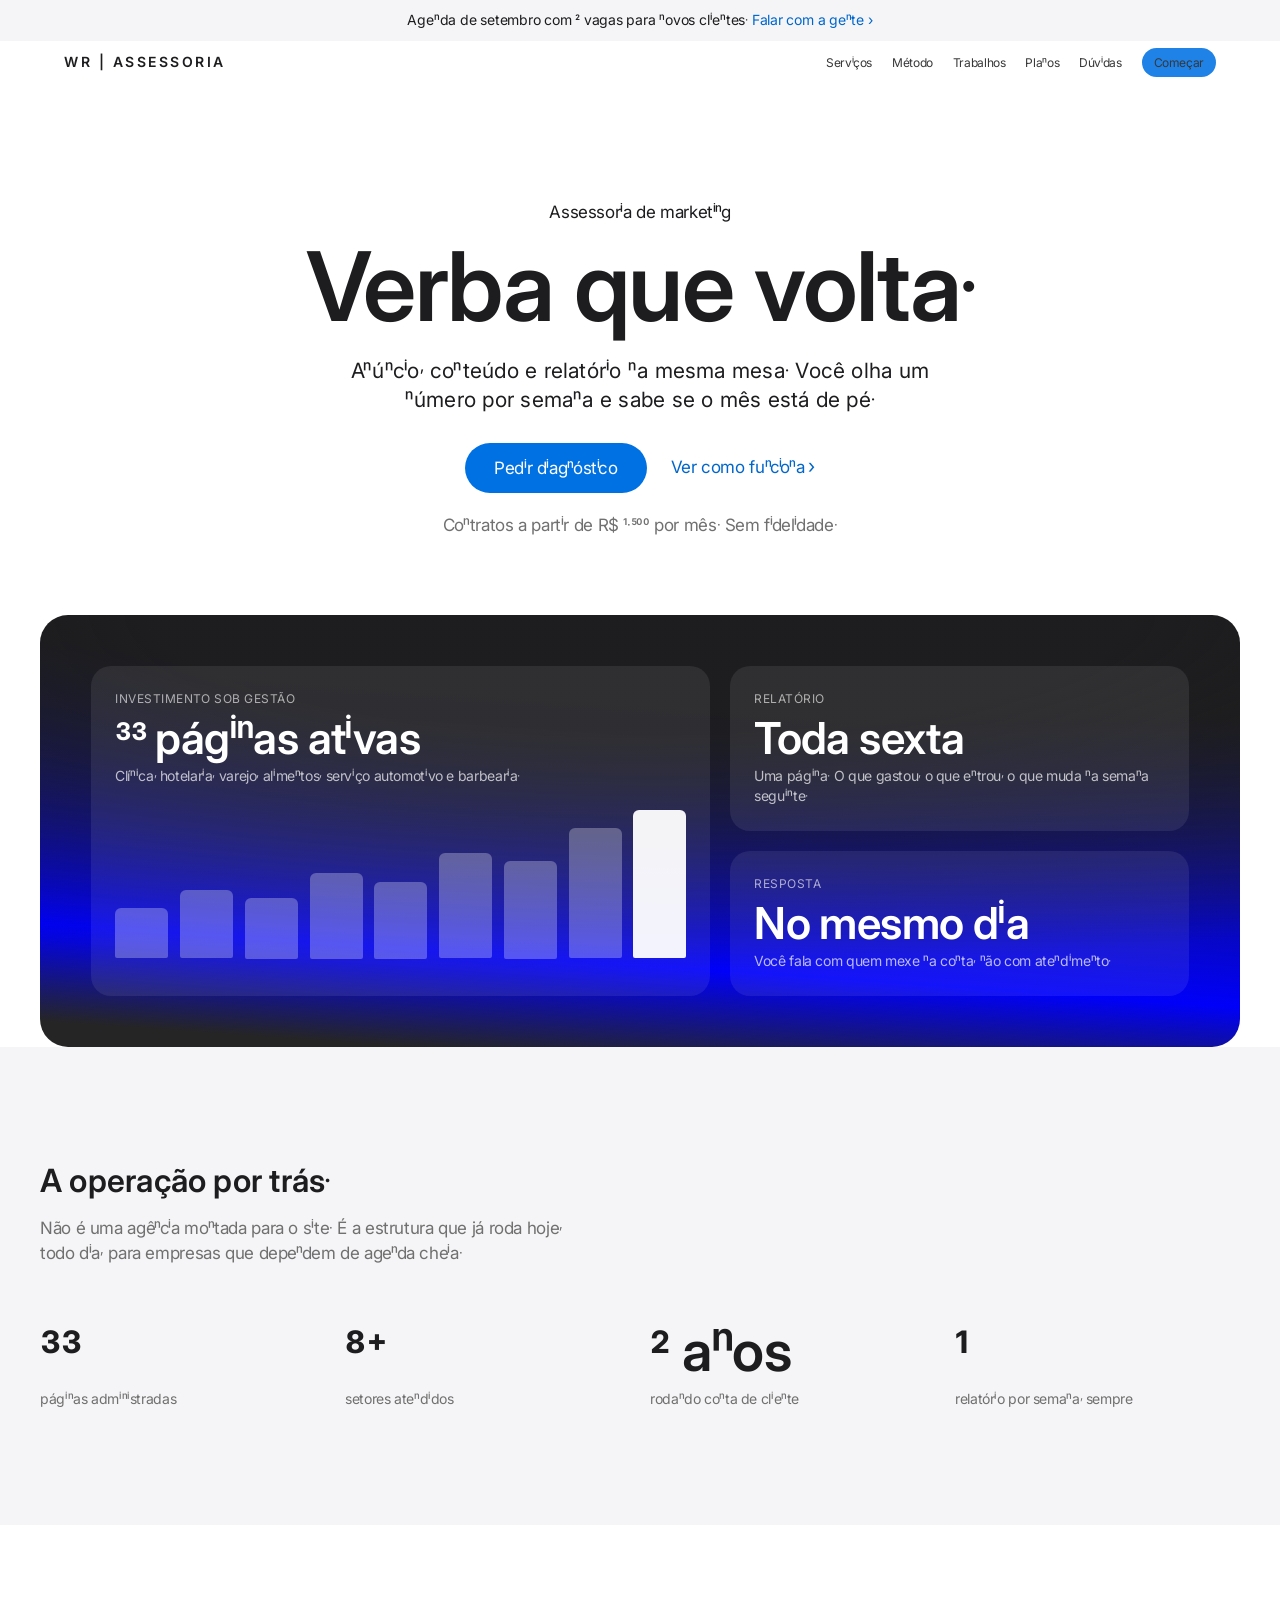
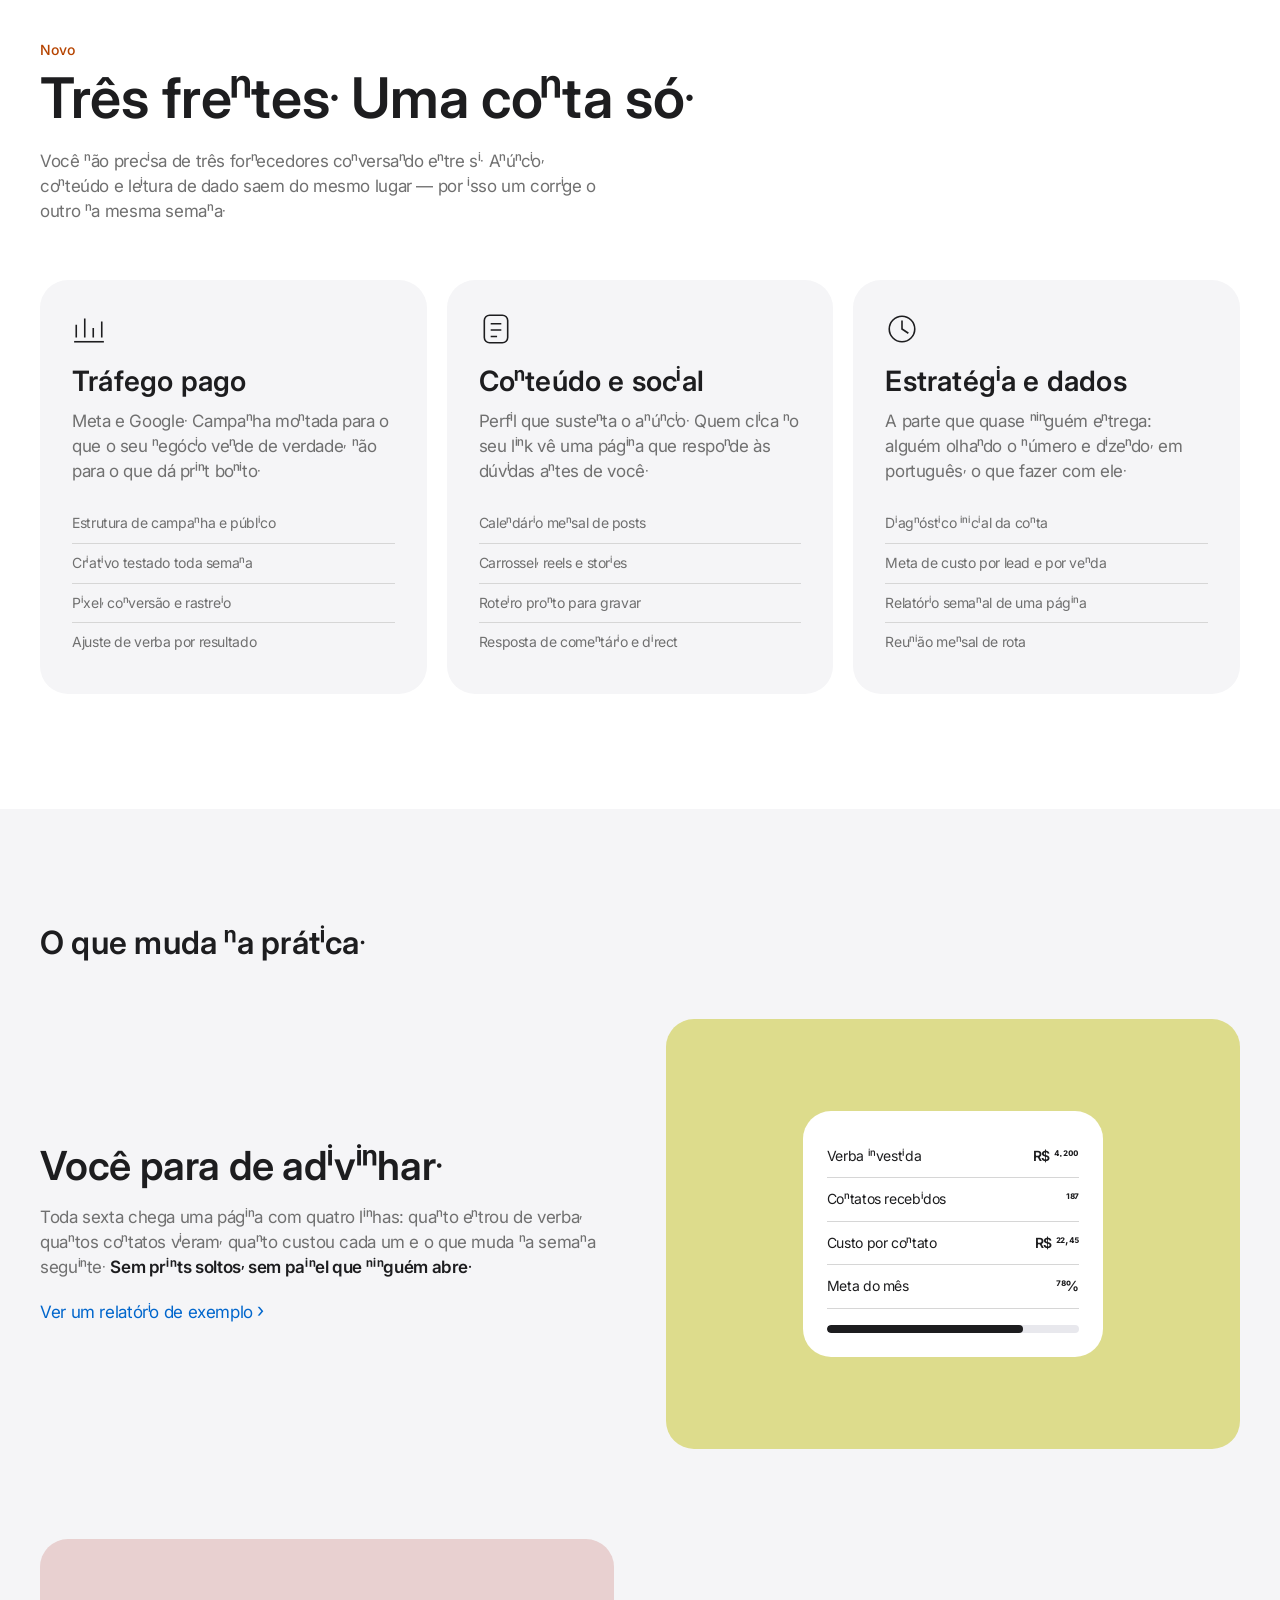
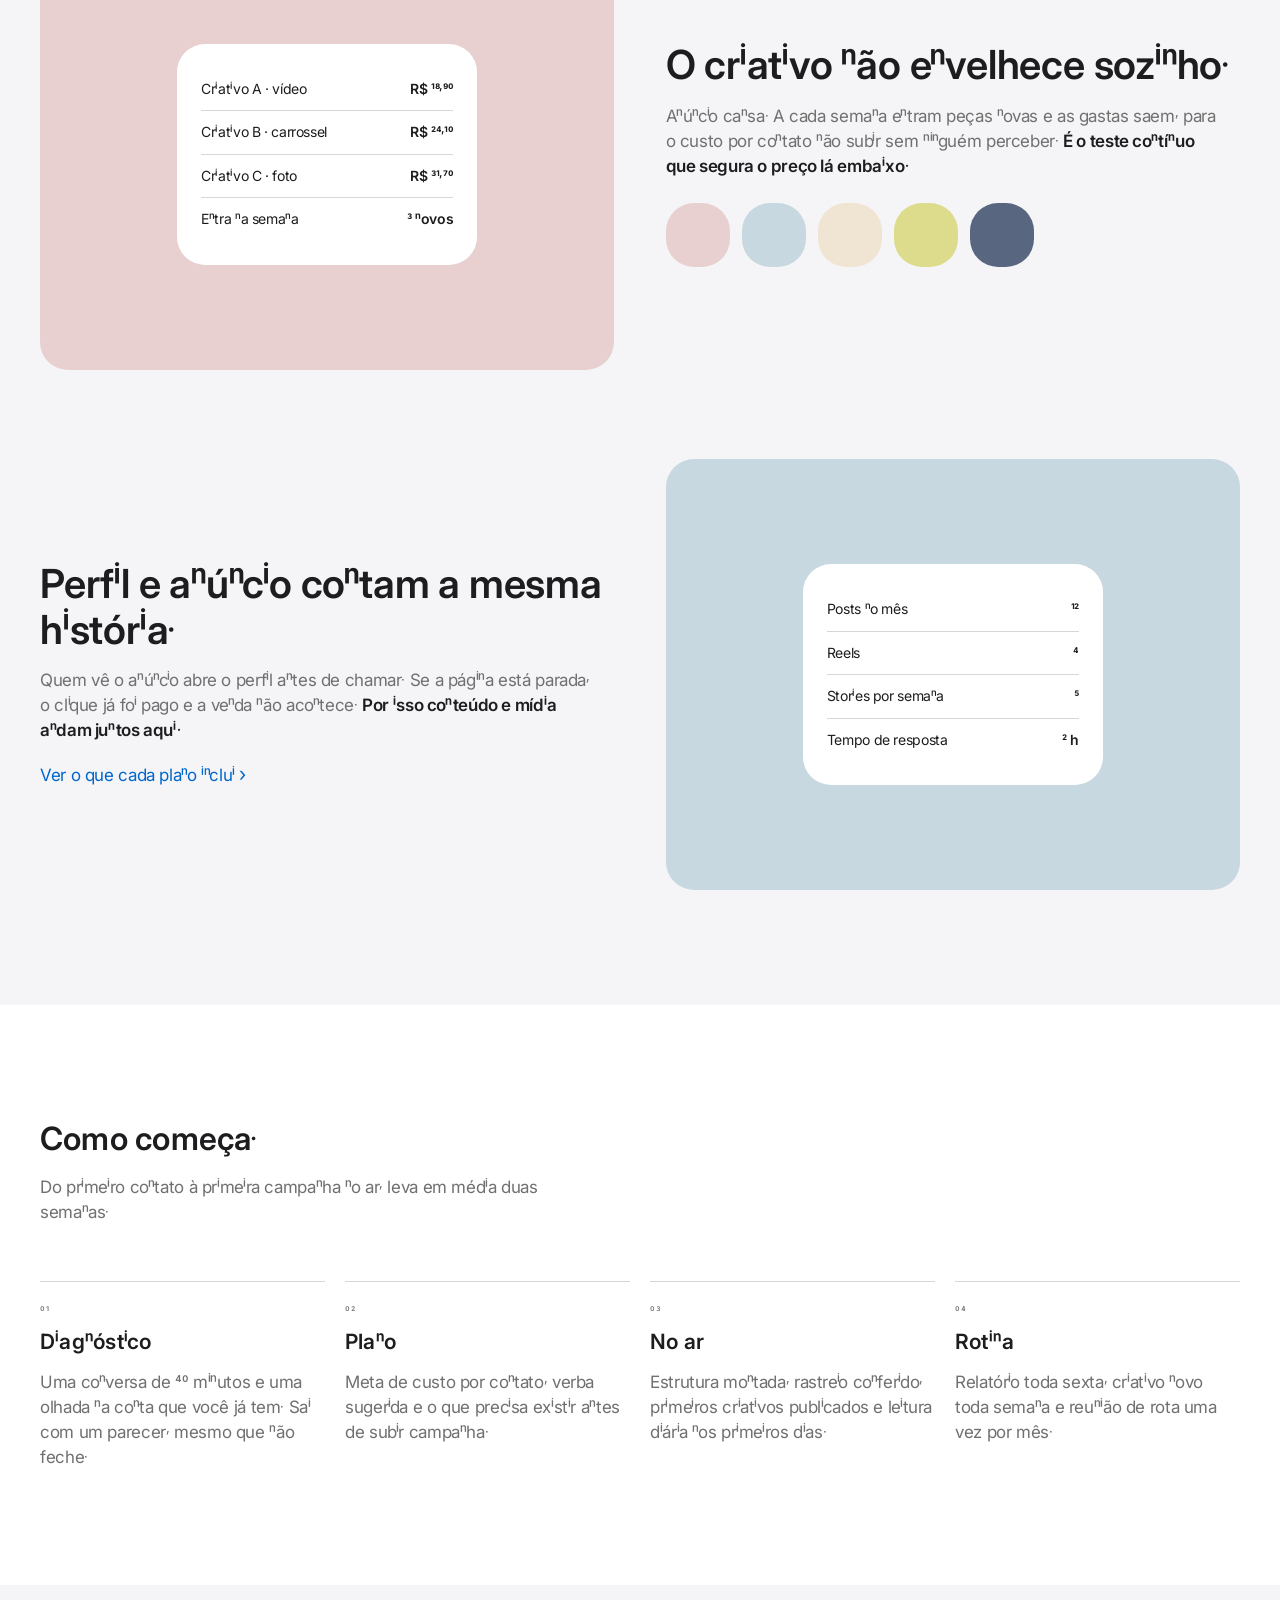
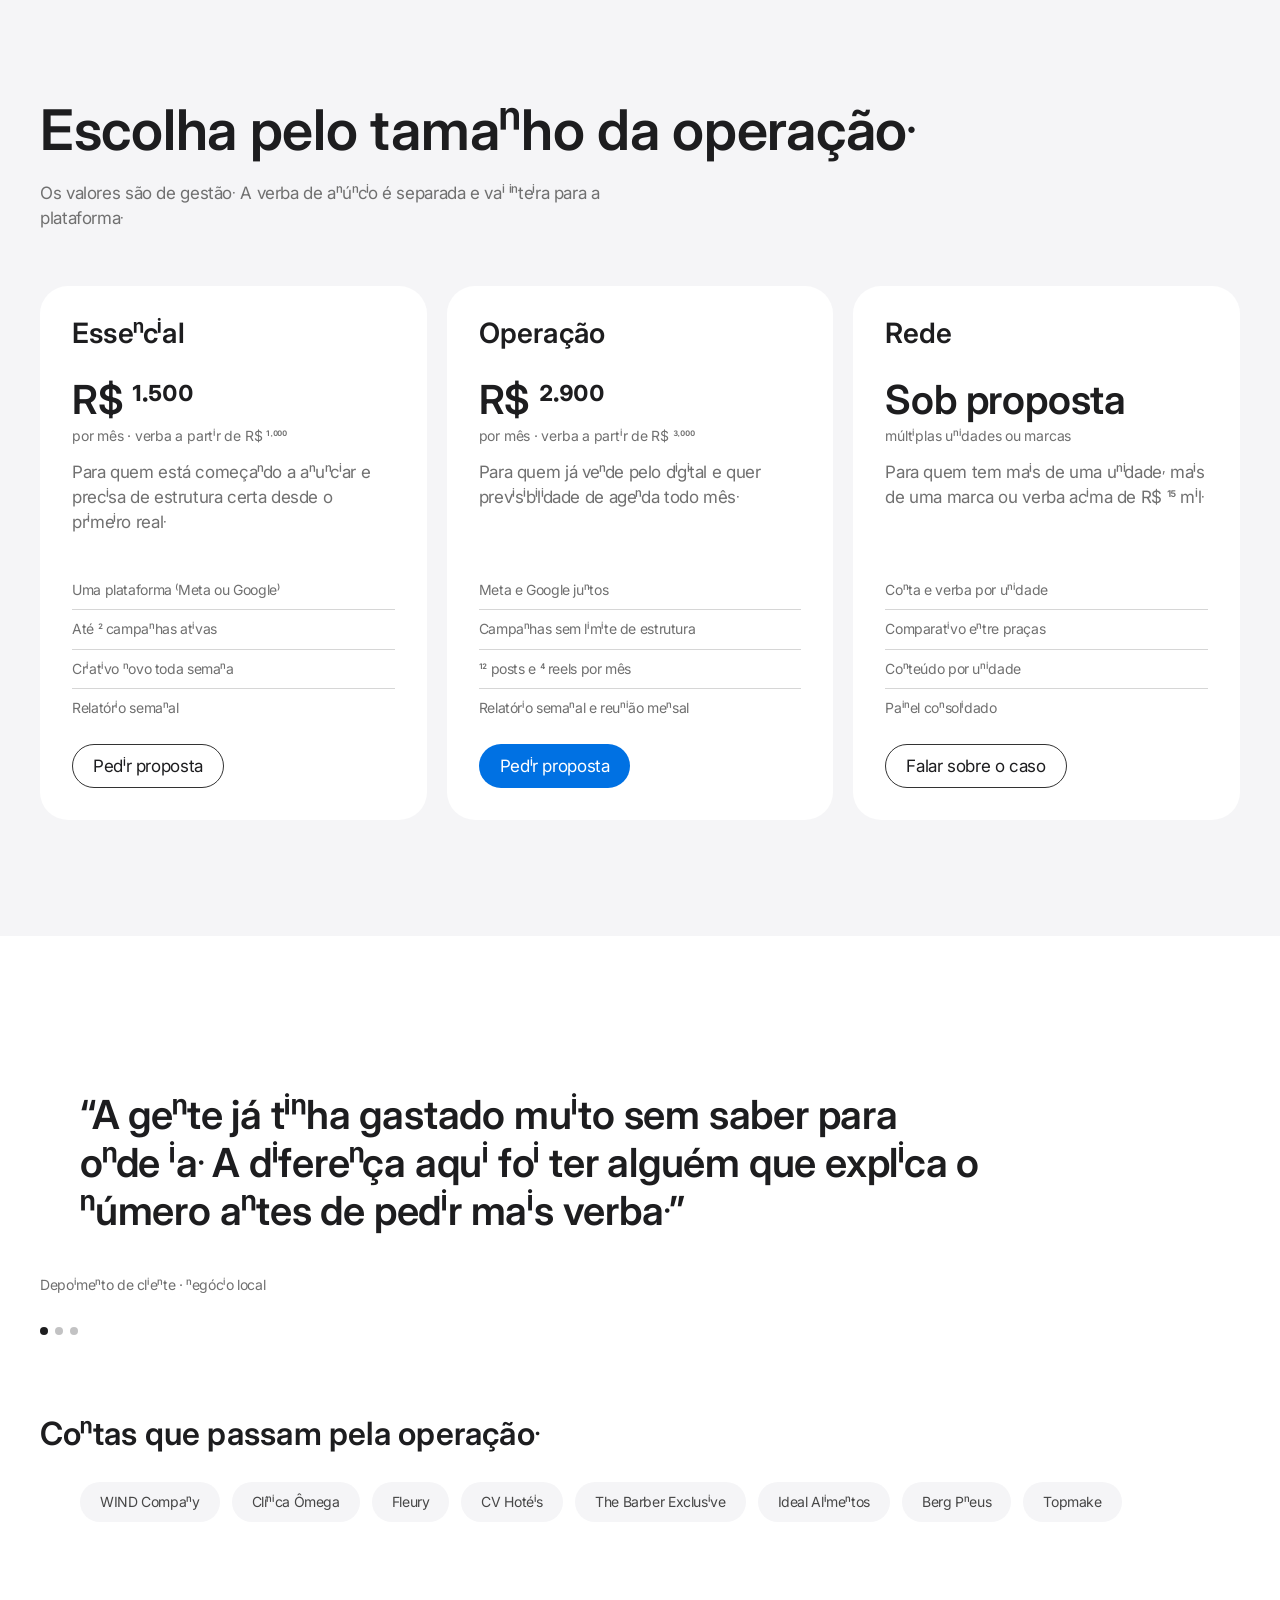
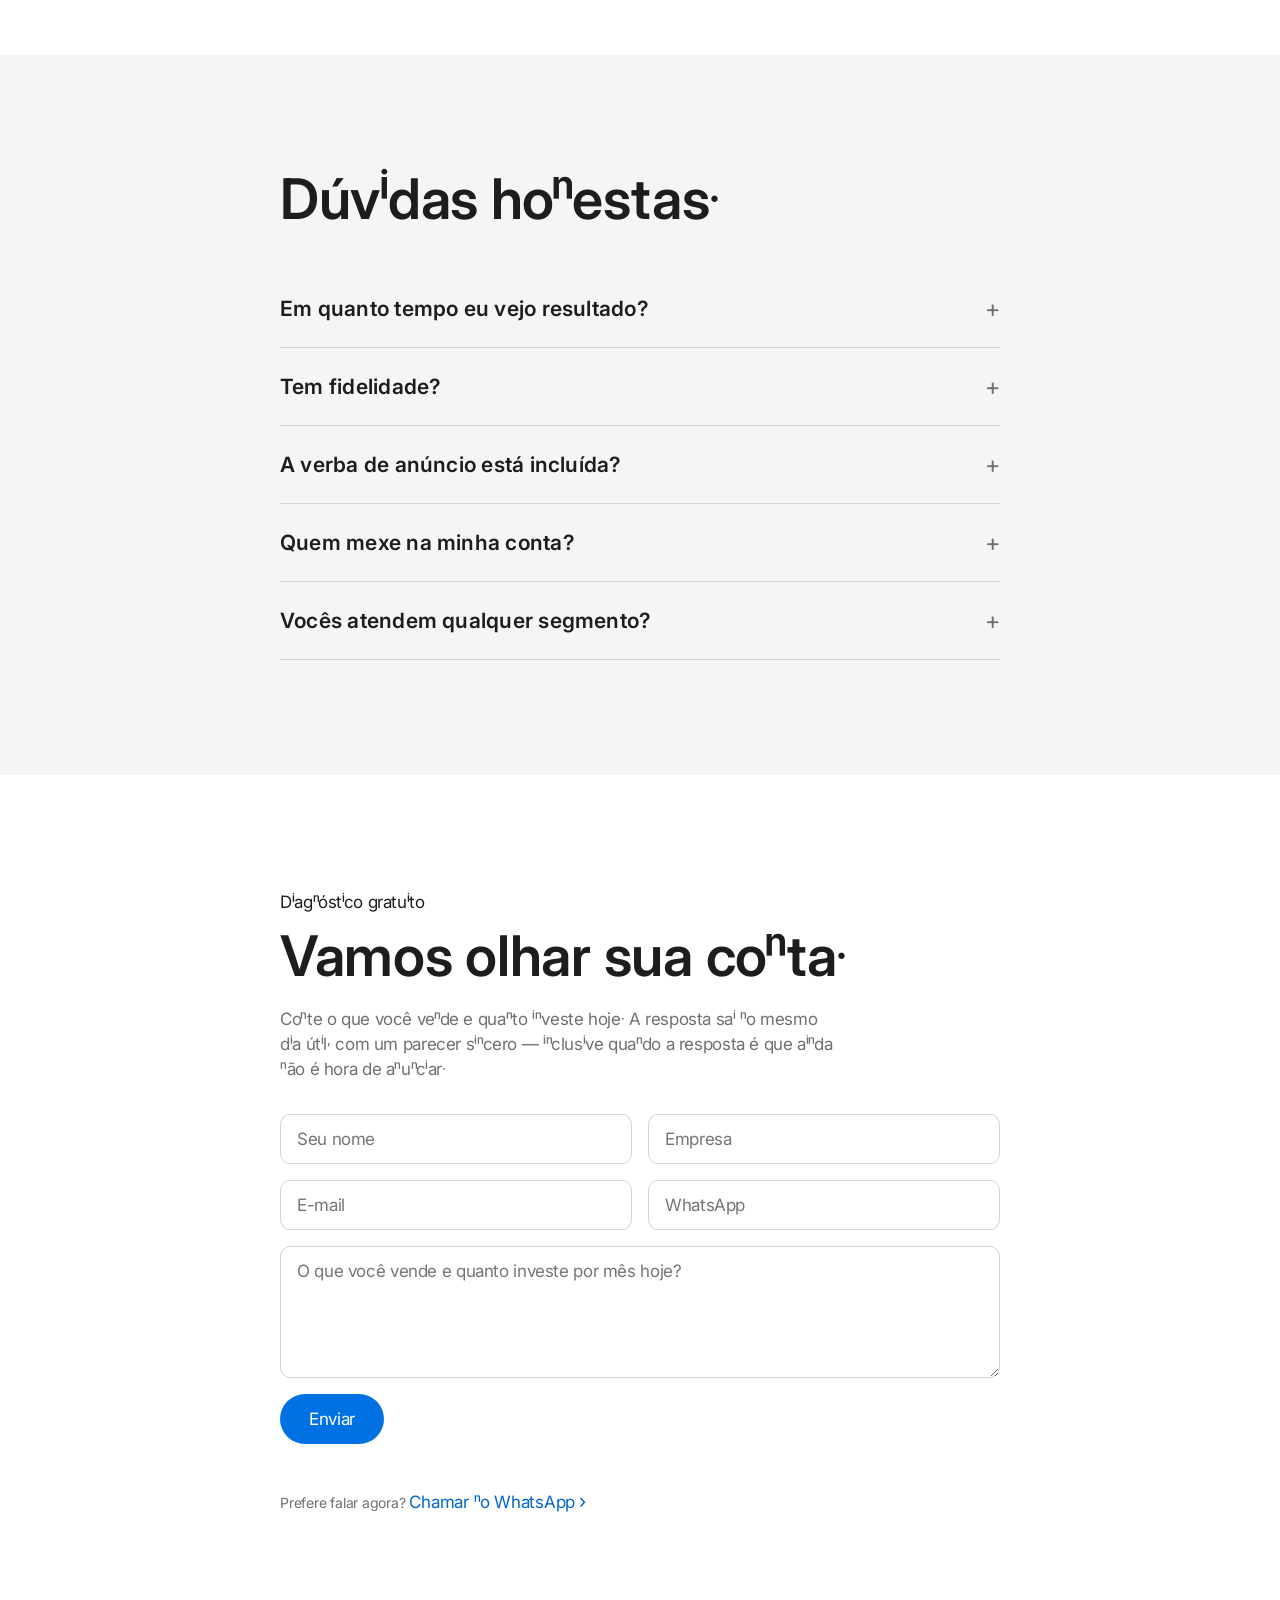
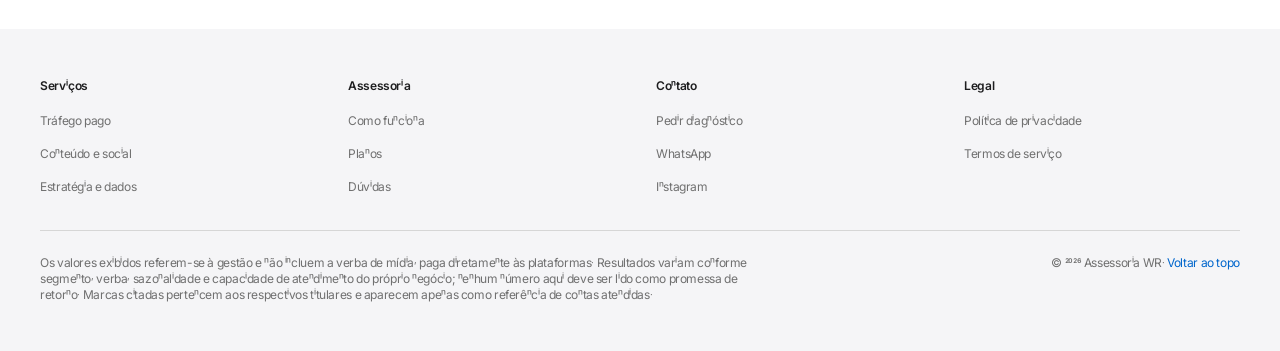
==== site/index.html @ 33646e6b "Cria o site da assessoria no padrao visual da referencia Apple Landing page estatica em site/, sem b" ====
<!doctype html>
<html lang="pt-BR">
<head>
<meta charset="utf-8">
<meta name="viewport" content="width=device-width, initial-scale=1">
<title>Assessoria WR — marketing que se explica por número</title>
<meta name="description" content="Assessoria de marketing para negócio local: tráfego pago, conteúdo e relatório claro. Operação que já cuida de dezenas de contas de anúncio.">
<meta property="og:title" content="Assessoria WR — marketing que se explica por número">
<meta property="og:description" content="Tráfego pago, conteúdo e relatório claro para negócio local.">
<meta property="og:type" content="website">
<link rel="preconnect" href="https://fonts.googleapis.com">
<link rel="preconnect" href="https://fonts.gstatic.com" crossorigin>
<link href="https://fonts.googleapis.com/css2?family=Inter:wght@400;500;600;700&display=swap" rel="stylesheet">
<link rel="stylesheet" href="assets/style.css">
</head>
<body>

<!-- faixa promo -->
<div class="ribbon">
  Agenda de setembro com 2 vagas para novos clientes. <a href="#contato">Falar com a gente&nbsp;&rsaquo;</a>
</div>

<!-- navegacao -->
<header class="nav" id="nav">
  <div class="nav__inner">
    <a class="nav__brand" href="#topo">WR&nbsp;|&nbsp;ASSESSORIA</a>
    <nav class="nav__links" id="navLinks">
      <a href="#servicos">Serviços</a>
      <a href="#metodo">Método</a>
      <a href="#trabalhos">Trabalhos</a>
      <a href="#planos">Planos</a>
      <a href="#duvidas">Dúvidas</a>
      <a class="nav__cta" href="#contato">Começar</a>
    </nav>
    <button class="nav__toggle" id="navToggle" aria-label="Abrir menu" aria-expanded="false" aria-controls="navLinks">
      <svg width="20" height="20" viewBox="0 0 20 20" fill="none" stroke="currentColor" stroke-width="1.5"><path d="M2 6h16M2 14h16"/></svg>
    </button>
  </div>
</header>

<main id="topo">

  <!-- hero -->
  <section class="band band--paper hero">
    <div class="wrap">
      <p class="eyebrow">Assessoria de marketing</p>
      <h1 class="display">Verba que volta.</h1>
      <p class="lede">Anúncio, conteúdo e relatório na mesma mesa. Você olha um número por semana e sabe se o mês está de pé.</p>
      <div class="actions">
        <a class="btn btn--filled btn--lg" href="#contato">Pedir diagnóstico</a>
        <a class="arrow-link" href="#metodo">Ver como funciona</a>
      </div>
      <p class="hero__price">Contratos a partir de R$&nbsp;1.500 por mês. Sem fidelidade.</p>

      <div class="hero__stage reveal">
        <div class="panel">
          <div class="panel__card">
            <p class="panel__label">Investimento sob gestão</p>
            <p class="panel__value">33 páginas ativas</p>
            <p class="panel__delta">Clínica, hotelaria, varejo, alimentos, serviço automotivo e barbearia.</p>
            <div class="chart" aria-hidden="true">
              <span style="height:34%; animation-delay:.05s"></span>
              <span style="height:46%; animation-delay:.1s"></span>
              <span style="height:41%; animation-delay:.15s"></span>
              <span style="height:58%; animation-delay:.2s"></span>
              <span style="height:52%; animation-delay:.25s"></span>
              <span style="height:71%; animation-delay:.3s"></span>
              <span style="height:66%; animation-delay:.35s"></span>
              <span style="height:88%; animation-delay:.4s"></span>
              <span style="height:100%; animation-delay:.45s"></span>
            </div>
          </div>
          <div class="panel__side">
            <div class="panel__card">
              <p class="panel__label">Relatório</p>
              <p class="panel__value">Toda sexta</p>
              <p class="panel__delta">Uma página. O que gastou, o que entrou, o que muda na semana seguinte.</p>
            </div>
            <div class="panel__card">
              <p class="panel__label">Resposta</p>
              <p class="panel__value">No mesmo dia</p>
              <p class="panel__delta">Você fala com quem mexe na conta, não com atendimento.</p>
            </div>
          </div>
        </div>
      </div>
    </div>
  </section>

  <!-- numeros -->
  <section class="band band--canvas">
    <div class="wrap">
      <h2 class="section-title">A operação por trás.</h2>
      <p class="body" style="margin-top:16px">Não é uma agência montada para o site. É a estrutura que já roda hoje, todo dia, para empresas que dependem de agenda cheia.</p>
      <div class="stats reveal" style="margin-top:56px">
        <div class="stat">
          <p class="stat__value">33</p>
          <p class="stat__label">páginas administradas</p>
        </div>
        <div class="stat">
          <p class="stat__value">8+</p>
          <p class="stat__label">setores atendidos</p>
        </div>
        <div class="stat">
          <p class="stat__value">2&nbsp;anos</p>
          <p class="stat__label">rodando conta de cliente</p>
        </div>
        <div class="stat">
          <p class="stat__value">1</p>
          <p class="stat__label">relatório por semana, sempre</p>
        </div>
      </div>
    </div>
  </section>

  <!-- servicos -->
  <section class="band band--paper" id="servicos">
    <div class="wrap">
      <p class="badge-new">Novo</p>
      <h2 class="heading" style="margin:8px 0 20px">Três frentes. Uma conta só.</h2>
      <p class="body">Você não precisa de três fornecedores conversando entre si. Anúncio, conteúdo e leitura de dado saem do mesmo lugar — por isso um corrige o outro na mesma semana.</p>

      <div class="grid grid--3 reveal" style="margin-top:56px">
        <article class="card card--canvas">
          <svg class="icon" viewBox="0 0 32 32" aria-hidden="true"><path d="M4 24V12M12 24V6M20 24v-9M28 24V9"/><path d="M2 28h28"/></svg>
          <h3 class="card__title">Tráfego pago</h3>
          <p class="body">Meta e Google. Campanha montada para o que o seu negócio vende de verdade, não para o que dá print bonito.</p>
          <ul class="card__list">
            <li>Estrutura de campanha e público</li>
            <li>Criativo testado toda semana</li>
            <li>Pixel, conversão e rastreio</li>
            <li>Ajuste de verba por resultado</li>
          </ul>
        </article>

        <article class="card card--canvas">
          <svg class="icon" viewBox="0 0 32 32" aria-hidden="true"><rect x="5" y="3" width="22" height="26" rx="5"/><path d="M11 11h10M11 17h10M11 23h6"/></svg>
          <h3 class="card__title">Conteúdo e social</h3>
          <p class="body">Perfil que sustenta o anúncio. Quem clica no seu link vê uma página que responde às dúvidas antes de você.</p>
          <ul class="card__list">
            <li>Calendário mensal de posts</li>
            <li>Carrossel, reels e stories</li>
            <li>Roteiro pronto para gravar</li>
            <li>Resposta de comentário e direct</li>
          </ul>
        </article>

        <article class="card card--canvas">
          <svg class="icon" viewBox="0 0 32 32" aria-hidden="true"><circle cx="16" cy="16" r="12"/><path d="M16 8v8l6 4"/></svg>
          <h3 class="card__title">Estratégia e dados</h3>
          <p class="body">A parte que quase ninguém entrega: alguém olhando o número e dizendo, em português, o que fazer com ele.</p>
          <ul class="card__list">
            <li>Diagnóstico inicial da conta</li>
            <li>Meta de custo por lead e por venda</li>
            <li>Relatório semanal de uma página</li>
            <li>Reunião mensal de rota</li>
          </ul>
        </article>
      </div>
    </div>
  </section>

  <!-- destaques -->
  <section class="band band--canvas" id="trabalhos">
    <div class="wrap">
      <h2 class="section-title" style="margin-bottom:56px">O que muda na prática.</h2>

      <article class="feature reveal">
        <div class="feature__text">
          <h3 class="heading-sm">Você para de adivinhar.</h3>
          <p class="body">Toda sexta chega uma página com quatro linhas: quanto entrou de verba, quantos contatos vieram, quanto custou cada um e o que muda na semana seguinte. <strong>Sem prints soltos, sem painel que ninguém abre.</strong></p>
          <a class="arrow-link" href="#contato">Ver um relatório de exemplo</a>
        </div>
        <div class="field field--citrus">
          <div class="mock">
            <div class="mock__row"><span>Verba investida</span><span>R$ 4.200</span></div>
            <div class="mock__row"><span>Contatos recebidos</span><span>187</span></div>
            <div class="mock__row"><span>Custo por contato</span><span>R$ 22,45</span></div>
            <div class="mock__row"><span>Meta do mês</span><span>78%</span></div>
            <div class="mock__bar"><i style="width:78%"></i></div>
          </div>
        </div>
      </article>

      <article class="feature feature--flip reveal">
        <div class="feature__text">
          <h3 class="heading-sm">O criativo não envelhece sozinho.</h3>
          <p class="body">Anúncio cansa. A cada semana entram peças novas e as gastas saem, para o custo por contato não subir sem ninguém perceber. <strong>É o teste contínuo que segura o preço lá embaixo.</strong></p>
          <div class="swatches" aria-hidden="true">
            <div class="swatch" style="background:var(--color-blush)"></div>
            <div class="swatch" style="background:var(--color-sky)"></div>
            <div class="swatch" style="background:var(--color-starlight)"></div>
            <div class="swatch" style="background:var(--color-citrus)"></div>
            <div class="swatch" style="background:var(--color-indigo)"></div>
          </div>
        </div>
        <div class="field field--blush">
          <div class="mock">
            <div class="mock__row"><span>Criativo A · vídeo</span><span>R$ 18,90</span></div>
            <div class="mock__row"><span>Criativo B · carrossel</span><span>R$ 24,10</span></div>
            <div class="mock__row"><span>Criativo C · foto</span><span>R$ 31,70</span></div>
            <div class="mock__row"><span>Entra na semana</span><span>3 novos</span></div>
          </div>
        </div>
      </article>

      <article class="feature reveal">
        <div class="feature__text">
          <h3 class="heading-sm">Perfil e anúncio contam a mesma história.</h3>
          <p class="body">Quem vê o anúncio abre o perfil antes de chamar. Se a página está parada, o clique já foi pago e a venda não acontece. <strong>Por isso conteúdo e mídia andam juntos aqui.</strong></p>
          <a class="arrow-link" href="#planos">Ver o que cada plano inclui</a>
        </div>
        <div class="field field--sky">
          <div class="mock">
            <div class="mock__row"><span>Posts no mês</span><span>12</span></div>
            <div class="mock__row"><span>Reels</span><span>4</span></div>
            <div class="mock__row"><span>Stories por semana</span><span>5</span></div>
            <div class="mock__row"><span>Tempo de resposta</span><span>2 h</span></div>
          </div>
        </div>
      </article>
    </div>
  </section>

  <!-- metodo -->
  <section class="band band--paper" id="metodo">
    <div class="wrap">
      <h2 class="section-title" style="margin-bottom:16px">Como começa.</h2>
      <p class="body" style="margin-bottom:56px">Do primeiro contato à primeira campanha no ar, leva em média duas semanas.</p>
      <div class="steps reveal">
        <div class="step">
          <p class="step__n">01</p>
          <h3 class="step__t">Diagnóstico</h3>
          <p class="body">Uma conversa de 40 minutos e uma olhada na conta que você já tem. Sai com um parecer, mesmo que não feche.</p>
        </div>
        <div class="step">
          <p class="step__n">02</p>
          <h3 class="step__t">Plano</h3>
          <p class="body">Meta de custo por contato, verba sugerida e o que precisa existir antes de subir campanha.</p>
        </div>
        <div class="step">
          <p class="step__n">03</p>
          <h3 class="step__t">No ar</h3>
          <p class="body">Estrutura montada, rastreio conferido, primeiros criativos publicados e leitura diária nos primeiros dias.</p>
        </div>
        <div class="step">
          <p class="step__n">04</p>
          <h3 class="step__t">Rotina</h3>
          <p class="body">Relatório toda sexta, criativo novo toda semana e reunião de rota uma vez por mês.</p>
        </div>
      </div>
    </div>
  </section>

  <!-- planos -->
  <section class="band band--canvas" id="planos">
    <div class="wrap">
      <h2 class="heading" style="margin-bottom:20px">Escolha pelo tamanho da operação.</h2>
      <p class="body" style="margin-bottom:56px">Os valores são de gestão. A verba de anúncio é separada e vai inteira para a plataforma.</p>

      <div class="grid grid--3 reveal">
        <article class="card plan">
          <h3 class="card__title">Essencial</h3>
          <p class="plan__price">R$ 1.500<small>por mês · verba a partir de R$ 1.000</small></p>
          <p class="body">Para quem está começando a anunciar e precisa de estrutura certa desde o primeiro real.</p>
          <ul class="card__list">
            <li>Uma plataforma (Meta ou Google)</li>
            <li>Até 2 campanhas ativas</li>
            <li>Criativo novo toda semana</li>
            <li>Relatório semanal</li>
          </ul>
          <a class="btn btn--ghost" href="#contato">Pedir proposta</a>
        </article>

        <article class="card plan">
          <h3 class="card__title">Operação</h3>
          <p class="plan__price">R$ 2.900<small>por mês · verba a partir de R$ 3.000</small></p>
          <p class="body">Para quem já vende pelo digital e quer previsibilidade de agenda todo mês.</p>
          <ul class="card__list">
            <li>Meta e Google juntos</li>
            <li>Campanhas sem limite de estrutura</li>
            <li>12 posts e 4 reels por mês</li>
            <li>Relatório semanal e reunião mensal</li>
          </ul>
          <a class="btn btn--filled" href="#contato">Pedir proposta</a>
        </article>

        <article class="card plan">
          <h3 class="card__title">Rede</h3>
          <p class="plan__price">Sob proposta<small>múltiplas unidades ou marcas</small></p>
          <p class="body">Para quem tem mais de uma unidade, mais de uma marca ou verba acima de R$ 15 mil.</p>
          <ul class="card__list">
            <li>Conta e verba por unidade</li>
            <li>Comparativo entre praças</li>
            <li>Conteúdo por unidade</li>
            <li>Painel consolidado</li>
          </ul>
          <a class="btn btn--ghost" href="#contato">Falar sobre o caso</a>
        </article>
      </div>
    </div>
  </section>

  <!-- prova -->
  <section class="band band--paper">
    <div class="wrap">
      <div class="quote-slider" id="slider">
        <blockquote class="quote" data-slide>“A gente já tinha gastado muito sem saber para onde ia. A diferença aqui foi ter alguém que explica o número antes de pedir mais verba.”</blockquote>
        <blockquote class="quote" data-slide hidden>“O relatório de sexta virou a reunião da nossa semana. Em três meses a agenda parou de ter buraco no meio do mês.”</blockquote>
        <blockquote class="quote" data-slide hidden>“Perfil e anúncio passaram a falar a mesma língua. O cliente chega no direct já sabendo o que a gente faz.”</blockquote>
        <p class="quote__by" id="quoteBy">Depoimento de cliente · negócio local</p>
        <div class="dots" id="dots" role="tablist" aria-label="Depoimentos"></div>
      </div>

      <div style="margin-top:80px">
        <h2 class="section-title">Contas que passam pela operação.</h2>
        <ul class="clients">
          <li>WIND Company</li>
          <li>Clínica Ômega</li>
          <li>Fleury</li>
          <li>CV Hotéis</li>
          <li>The Barber Exclusive</li>
          <li>Ideal Alimentos</li>
          <li>Berg Pneus</li>
          <li>Topmake</li>
        </ul>
      </div>
    </div>
  </section>

  <!-- duvidas -->
  <section class="band band--canvas" id="duvidas">
    <div class="wrap wrap--narrow">
      <h2 class="heading">Dúvidas honestas.</h2>
      <div class="faq">
        <div class="faq__item">
          <button class="faq__q" type="button">Em quanto tempo eu vejo resultado?</button>
          <div class="faq__a"><p class="body">Contato costuma aparecer na primeira semana. Custo estável, que é o que interessa, leva de 30 a 60 dias — antes disso a campanha ainda está aprendendo com dado seu, não com achismo.</p></div>
        </div>
        <div class="faq__item">
          <button class="faq__q" type="button">Tem fidelidade?</button>
          <div class="faq__a"><p class="body">Não. O pedido é de 90 dias como janela justa de avaliação, porque abaixo disso não dá para separar resultado de sorte. Se quiser sair antes, sai — a conta e os dados são seus.</p></div>
        </div>
        <div class="faq__item">
          <button class="faq__q" type="button">A verba de anúncio está incluída?</button>
          <div class="faq__a"><p class="body">Não. O valor do plano é a gestão. A verba é paga direto na plataforma, no seu cartão, e você vê cada centavo dela no gerenciador.</p></div>
        </div>
        <div class="faq__item">
          <button class="faq__q" type="button">Quem mexe na minha conta?</button>
          <div class="faq__a"><p class="body">A conta é sua, sempre. Entramos como parceiro, com acesso que você pode remover a qualquer momento. Nada de campanha rodando em Business Manager que você não controla.</p></div>
        </div>
        <div class="faq__item">
          <button class="faq__q" type="button">Vocês atendem qualquer segmento?</button>
          <div class="faq__a"><p class="body">Negócio local com atendimento presencial ou venda direta é onde a operação tem repertório: clínica, hotelaria, varejo, alimentação, serviço automotivo, beleza. Fora disso, dizemos antes de aceitar.</p></div>
        </div>
      </div>
    </div>
  </section>

  <!-- contato -->
  <section class="band band--paper" id="contato">
    <div class="wrap wrap--narrow">
      <p class="eyebrow">Diagnóstico gratuito</p>
      <h2 class="heading">Vamos olhar sua conta.</h2>
      <p class="body" style="margin-top:20px">Conte o que você vende e quanto investe hoje. A resposta sai no mesmo dia útil, com um parecer sincero — inclusive quando a resposta é que ainda não é hora de anunciar.</p>

      <form class="form" id="form" novalidate>
        <div class="form__row">
          <input class="field-input" type="text" name="nome" placeholder="Seu nome" required>
          <input class="field-input" type="text" name="empresa" placeholder="Empresa" required>
        </div>
        <div class="form__row">
          <input class="field-input" type="email" name="email" placeholder="E-mail" required>
          <input class="field-input" type="tel" name="telefone" placeholder="WhatsApp" required>
        </div>
        <textarea class="field-input" name="mensagem" placeholder="O que você vende e quanto investe por mês hoje?"></textarea>
        <button class="btn btn--filled btn--lg" type="submit">Enviar</button>
        <p class="micro" id="formStatus" role="status"></p>
      </form>

      <p class="caption" style="margin-top:32px">Prefere falar agora? <a class="arrow-link" href="https://wa.me/5500000000000" target="_blank" rel="noopener">Chamar no WhatsApp</a></p>
    </div>
  </section>

</main>

<footer class="footer">
  <div class="wrap">
    <div class="footer__grid">
      <div>
        <h4>Serviços</h4>
        <ul>
          <li><a href="#servicos">Tráfego pago</a></li>
          <li><a href="#servicos">Conteúdo e social</a></li>
          <li><a href="#servicos">Estratégia e dados</a></li>
        </ul>
      </div>
      <div>
        <h4>Assessoria</h4>
        <ul>
          <li><a href="#metodo">Como funciona</a></li>
          <li><a href="#planos">Planos</a></li>
          <li><a href="#duvidas">Dúvidas</a></li>
        </ul>
      </div>
      <div>
        <h4>Contato</h4>
        <ul>
          <li><a href="#contato">Pedir diagnóstico</a></li>
          <li><a href="https://wa.me/5500000000000" target="_blank" rel="noopener">WhatsApp</a></li>
          <li><a href="https://instagram.com/wallaceribas_" target="_blank" rel="noopener">Instagram</a></li>
        </ul>
      </div>
      <div>
        <h4>Legal</h4>
        <ul>
          <li><a href="#">Política de privacidade</a></li>
          <li><a href="#">Termos de serviço</a></li>
        </ul>
      </div>
    </div>
    <div class="footer__legal">
      <p>Os valores exibidos referem-se à gestão e não incluem a verba de mídia, paga diretamente às plataformas. Resultados variam conforme segmento, verba, sazonalidade e capacidade de atendimento do próprio negócio; nenhum número aqui deve ser lido como promessa de retorno. Marcas citadas pertencem aos respectivos titulares e aparecem apenas como referência de contas atendidas.</p>
      <p>© <span id="ano">2026</span> Assessoria WR. <a href="#topo">Voltar ao topo</a></p>
    </div>
  </div>
</footer>

<script src="assets/app.js"></script>
</body>
</html>
---- site/assets/style.css ----
/* =========================================================
   Assessoria WR — sistema visual derivado de DESIGN_apple.md
   Regras: sem sombra, sem borda de secao, raio 28px em cards,
   pilulas em botoes, alternancia #ffffff / #f5f5f7.
   ========================================================= */

:root {
  /* Cores */
  --color-primary-ink: #1d1d1f;
  --gradient-primary-ink: linear-gradient(184deg, #1d1d1f 20%, #0000f9 76%, #252525 95%);
  --color-mid-gray: #707070;
  --color-deep-gray: #474747;
  --color-hairline: #d6d6d6;
  --color-canvas: #f5f5f7;
  --color-paper: #ffffff;
  --color-cool-wash: #e8e8ed;
  --color-faded-surface: #fafafc;
  --color-quiet-dot: #777779;
  --color-electric-blue: #0071e3;
  --color-link-blue: #0066cc;
  --color-ember: #b64400;
  --color-sky: #c8d8e0;
  --color-citrus: #dddc8c;
  --color-starlight: #f0e4d3;
  --color-silver: #e3e4e5;
  --color-blush: #e8d0d0;
  --color-indigo: #596680;
  --color-midnight: #2e3642;

  /* Tipografia */
  --font-display: 'SF Pro Display', 'Inter', ui-sans-serif, system-ui, -apple-system, BlinkMacSystemFont, "Segoe UI", Roboto, sans-serif;
  --font-text: 'SF Pro Text', 'Inter', ui-sans-serif, system-ui, -apple-system, BlinkMacSystemFont, "Segoe UI", Roboto, sans-serif;

  --text-micro: 12px;
  --text-caption: 14px;
  --text-body-sm: 17px;
  --text-body: 21px;
  --text-body-lg: 28px;
  --text-subheading: 32px;
  --text-heading-sm: 40px;
  --text-heading: 56px;
  --text-heading-lg: 80px;
  --text-display: 96px;

  /* Espaco */
  --spacing-8: 8px;
  --spacing-12: 12px;
  --spacing-16: 16px;
  --spacing-20: 20px;
  --spacing-24: 24px;
  --spacing-28: 28px;
  --spacing-32: 32px;
  --spacing-40: 40px;
  --spacing-48: 48px;
  --spacing-80: 80px;
  --spacing-120: 120px;

  /* Layout */
  --page-max-width: 1200px;
  --nav-height: 44px;

  /* Raios */
  --radius-links: 10px;
  --radius-cards: 28px;
  --radius-badges: 36px;
  --radius-buttons: 980px;
}

*, *::before, *::after { box-sizing: border-box; }

html { -webkit-text-size-adjust: 100%; scroll-behavior: smooth; }

body {
  margin: 0;
  background: var(--color-paper);
  color: var(--color-primary-ink);
  font-family: var(--font-text);
  font-size: var(--text-body-sm);
  line-height: 1.47;
  letter-spacing: -0.022em;
  font-feature-settings: "numr";
  -webkit-font-smoothing: antialiased;
}

img, svg { max-width: 100%; display: block; }

h1, h2, h3, h4 { font-family: var(--font-display); margin: 0; }

p { margin: 0; }

a { color: inherit; }

::selection { background: #d7e7fb; }

/* ---------- estrutura ---------- */

.band { padding: clamp(72px, 9vw, var(--spacing-120)) var(--spacing-24); }
.band--paper  { background: var(--color-paper); }
.band--canvas { background: var(--color-canvas); }
.band--tight  { padding-top: clamp(48px, 6vw, 76px); }

.wrap { width: 100%; max-width: var(--page-max-width); margin: 0 auto; }
.wrap--narrow { max-width: 720px; }

/* ---------- tipografia ---------- */

.display {
  font-size: clamp(44px, 8.4vw, var(--text-display));
  line-height: 1.04;
  letter-spacing: -1.44px;
  font-weight: 600;
}

.heading {
  font-size: clamp(34px, 5.4vw, var(--text-heading));
  line-height: 1.07;
  letter-spacing: -0.28px;
  font-weight: 600;
}

.heading-sm {
  font-size: clamp(30px, 4vw, var(--text-heading-sm));
  line-height: 1.14;
  font-weight: 600;
  letter-spacing: -0.2px;
}

.section-title {
  font-size: clamp(26px, 3vw, var(--text-subheading));
  line-height: 1.2;
  letter-spacing: 0.007em;
  font-weight: 600;
}

.eyebrow {
  font-size: var(--text-body-sm);
  font-weight: 400;
  color: var(--color-primary-ink);
  margin: 0 0 var(--spacing-12);
}

.badge-new {
  font-size: var(--text-caption);
  font-weight: 500;
  color: var(--color-ember);
  letter-spacing: -0.1px;
}

.lede {
  font-size: clamp(19px, 2.2vw, var(--text-body));
  line-height: 1.38;
  letter-spacing: 0.231px;
  color: var(--color-primary-ink);
  max-width: 640px;
}

.body { font-size: var(--text-body-sm); line-height: 1.47; color: var(--color-mid-gray); max-width: 560px; }
.body strong { color: var(--color-primary-ink); font-weight: 600; }

.caption { font-size: var(--text-caption); line-height: 1.29; color: var(--color-mid-gray); letter-spacing: -0.224px; }
.micro   { font-size: var(--text-micro); line-height: 1.33; color: var(--color-mid-gray); letter-spacing: -0.12px; }

/* ---------- botoes e links ---------- */

.btn {
  display: inline-flex;
  align-items: center;
  justify-content: center;
  gap: var(--spacing-8);
  font-family: var(--font-text);
  font-size: var(--text-body-sm);
  font-weight: 400;
  letter-spacing: -0.022em;
  line-height: 1.2;
  padding: 11px var(--spacing-20);
  border-radius: var(--radius-buttons);
  border: 1px solid transparent;
  text-decoration: none;
  cursor: pointer;
  transition: background-color .22s ease, color .22s ease, border-color .22s ease;
}

.btn--filled { background: var(--color-electric-blue); color: var(--color-paper); }
.btn--filled:hover { background: #0077ed; }

.btn--ghost { background: transparent; color: var(--color-primary-ink); border-color: rgba(0,0,0,.8); }
.btn--ghost:hover { background: var(--color-cool-wash); }

.btn--lg { padding: 14px var(--spacing-28); }

.arrow-link {
  color: var(--color-link-blue);
  text-decoration: none;
  font-size: var(--text-body-sm);
  display: inline-flex;
  align-items: center;
  gap: 4px;
}
.arrow-link:hover { text-decoration: underline; }
.arrow-link::after { content: "\203A"; font-size: 1.15em; line-height: 1; transform: translateY(-1px); }

.hairline-link {
  color: var(--color-deep-gray);
  text-decoration: none;
  border-bottom: 1px solid currentColor;
  font-size: var(--text-caption);
  padding-bottom: 1px;
}
.hairline-link:hover { color: var(--color-primary-ink); }

.actions { display: flex; flex-wrap: wrap; align-items: center; gap: var(--spacing-16) var(--spacing-24); }
.actions--center { justify-content: center; }

/* ---------- faixa promo + nav ---------- */

.ribbon {
  background: var(--color-canvas);
  color: var(--color-primary-ink);
  text-align: center;
  font-size: var(--text-caption);
  padding: 10px var(--spacing-16);
  letter-spacing: -0.224px;
}
.ribbon a { color: var(--color-link-blue); text-decoration: none; }
.ribbon a:hover { text-decoration: underline; }

.nav {
  position: sticky;
  top: 0;
  z-index: 40;
  background: rgba(255,255,255,.72);
  backdrop-filter: saturate(180%) blur(20px);
  -webkit-backdrop-filter: saturate(180%) blur(20px);
  transition: background-color .3s ease;
}
.nav.is-scrolled { background: rgba(250,250,252,.86); }

.nav__inner {
  height: var(--nav-height);
  max-width: var(--page-max-width);
  margin: 0 auto;
  padding: 0 var(--spacing-24);
  display: flex;
  align-items: center;
  justify-content: space-between;
  gap: var(--spacing-16);
}

.nav__brand {
  font-family: var(--font-display);
  font-size: var(--text-caption);
  font-weight: 600;
  letter-spacing: .18em;
  text-decoration: none;
  color: var(--color-primary-ink);
}

.nav__links { display: flex; align-items: center; gap: var(--spacing-20); }
.nav__links a {
  font-size: var(--text-micro);
  color: var(--color-primary-ink);
  text-decoration: none;
  opacity: .88;
  transition: opacity .2s ease;
}
.nav__links a:hover { opacity: 1; }

.nav__cta {
  font-size: var(--text-micro);
  padding: 6px var(--spacing-12);
  border-radius: var(--radius-buttons);
  background: var(--color-electric-blue);
  color: var(--color-paper);
  text-decoration: none;
}
.nav__cta:hover { background: #0077ed; }

.nav__toggle {
  display: none;
  background: none;
  border: 0;
  padding: var(--spacing-8);
  cursor: pointer;
  color: var(--color-primary-ink);
}

/* ---------- hero ---------- */

.hero { text-align: center; padding-bottom: 0; }
.hero .display { margin: 0 0 var(--spacing-20); }
.hero .lede { margin: 0 auto var(--spacing-28); }
.hero .actions { justify-content: center; }
.hero__price { margin-top: var(--spacing-20); color: var(--color-mid-gray); }

.hero__stage {
  margin-top: clamp(48px, 6vw, var(--spacing-80));
  border-radius: var(--radius-cards);
  background:
    radial-gradient(120% 82% at 50% 0%, rgba(29,29,31,.94) 34%, rgba(29,29,31,0) 100%),
    var(--gradient-primary-ink);
  padding: clamp(28px, 4vw, 56px);
  overflow: hidden;
}

/* painel dentro do hero */
.panel { display: grid; grid-template-columns: 1.35fr 1fr; gap: var(--spacing-20); text-align: left; }

.panel__card {
  background: rgba(255,255,255,.08);
  border-radius: 20px;
  padding: var(--spacing-24);
  color: var(--color-paper);
}
.panel__label { font-size: var(--text-micro); color: rgba(255,255,255,.62); letter-spacing: .04em; text-transform: uppercase; }
.panel__value { font-family: var(--font-display); font-size: clamp(30px, 4.4vw, 44px); font-weight: 600; letter-spacing: -0.6px; margin-top: 6px; line-height: 1.1; }
.panel__delta { font-size: var(--text-caption); color: rgba(255,255,255,.7); margin-top: 4px; }

.chart { display: flex; align-items: flex-end; gap: clamp(6px, 1.2vw, 12px); height: clamp(96px, 14vw, 148px); margin-top: var(--spacing-24); }
.chart span {
  flex: 1;
  background: rgba(255,255,255,.28);
  border-radius: 6px 6px 2px 2px;
  transform-origin: bottom;
  animation: grow .9s cubic-bezier(.2,.7,.3,1) both;
}
.chart span:last-child { background: rgba(255,255,255,.95); }

@keyframes grow { from { transform: scaleY(.05); opacity: 0; } to { transform: scaleY(1); opacity: 1; } }

.panel__side { display: grid; gap: var(--spacing-20); }

/* ---------- numeros ---------- */

.stats { display: grid; grid-template-columns: repeat(4, 1fr); gap: var(--spacing-20); }
.stat__value { font-family: var(--font-display); font-size: clamp(40px, 5vw, var(--text-heading)); font-weight: 600; letter-spacing: -0.28px; line-height: 1.05; }
.stat__label { margin-top: var(--spacing-8); color: var(--color-mid-gray); font-size: var(--text-caption); }

/* ---------- grid de cards ---------- */

.grid { display: grid; gap: var(--spacing-20); }
.grid--3 { grid-template-columns: repeat(3, 1fr); }
.grid--2 { grid-template-columns: repeat(2, 1fr); }

.card {
  background: var(--color-paper);
  border-radius: var(--radius-cards);
  padding: var(--spacing-32);
}
.card--canvas { background: var(--color-canvas); }
.card__title { font-family: var(--font-display); font-size: var(--text-body-lg); line-height: 1.14; letter-spacing: 0.196px; font-weight: 600; margin-bottom: var(--spacing-12); }
.card__list { margin: var(--spacing-20) 0 0; padding: 0; list-style: none; }
.card__list li { font-size: var(--text-caption); color: var(--color-mid-gray); padding: 9px 0; border-bottom: 1px solid var(--color-hairline); }
.card__list li:last-child { border-bottom: 0; }

.icon { width: 34px; height: 34px; stroke: var(--color-primary-ink); stroke-width: 1.5; fill: none; margin-bottom: var(--spacing-20); }

/* ---------- bandas de destaque (texto + campo de cor) ---------- */

.feature { display: grid; grid-template-columns: 1fr 1fr; gap: clamp(28px, 4vw, 64px); align-items: center; }
.feature + .feature { margin-top: clamp(56px, 7vw, 100px); }
.feature--flip .feature__text { order: 2; }

.feature__text .heading-sm { margin-bottom: var(--spacing-16); }
.feature__text .body { margin-bottom: var(--spacing-20); }

.field {
  border-radius: var(--radius-cards);
  aspect-ratio: 4 / 3;
  display: grid;
  place-items: center;
  padding: clamp(24px, 4vw, 48px);
}
.field--citrus    { background: var(--color-citrus); }
.field--blush     { background: var(--color-blush); }
.field--sky       { background: var(--color-sky); }
.field--starlight { background: var(--color-starlight); }
.field--silver    { background: var(--color-silver); }
.field--midnight  { background: var(--color-midnight); }

/* mock de telefone / relatorio dentro do campo de cor */
.mock {
  width: min(100%, 300px);
  background: var(--color-paper);
  border-radius: var(--radius-cards);
  padding: var(--spacing-24);
}
.mock__row { display: flex; align-items: center; justify-content: space-between; padding: 11px 0; border-bottom: 1px solid var(--color-hairline); font-size: var(--text-caption); }
.mock__row:last-child { border-bottom: 0; }
.mock__row span:last-child { font-weight: 600; }
.mock__bar { height: 8px; border-radius: 999px; background: var(--color-cool-wash); overflow: hidden; margin-top: var(--spacing-16); }
.mock__bar i { display: block; height: 100%; border-radius: 999px; background: var(--color-primary-ink); }

.swatches { display: flex; gap: var(--spacing-12); flex-wrap: wrap; margin-top: var(--spacing-24); }
.swatch { width: 64px; height: 64px; border-radius: var(--radius-cards); }

/* ---------- passos ---------- */

.steps { display: grid; grid-template-columns: repeat(4, 1fr); gap: var(--spacing-20); counter-reset: step; }
.step { padding-top: var(--spacing-20); border-top: 1px solid var(--color-hairline); }
.step__n { font-size: var(--text-micro); color: var(--color-quiet-dot); letter-spacing: .08em; }
.step__t { font-family: var(--font-display); font-size: var(--text-body); font-weight: 600; letter-spacing: 0.011em; margin: var(--spacing-8) 0 var(--spacing-12); }

/* ---------- planos ---------- */

.plan { display: flex; flex-direction: column; gap: var(--spacing-16); }
.plan__price { font-family: var(--font-display); font-size: var(--text-heading-sm); font-weight: 600; line-height: 1.1; letter-spacing: -0.2px; }
.plan__price small { font-family: var(--font-text); font-size: var(--text-caption); font-weight: 400; color: var(--color-mid-gray); display: block; margin-top: 6px; letter-spacing: -0.224px; }
.plan .btn { align-self: flex-start; margin-top: auto; }

@media (min-width: 901px) {
  .plan > .body { min-height: 4.4em; }
}

/* ---------- clientes ---------- */

.clients { display: flex; flex-wrap: wrap; gap: var(--spacing-12); margin-top: var(--spacing-28); }
.clients li {
  list-style: none;
  background: var(--color-canvas);
  border-radius: var(--radius-badges);
  padding: 10px var(--spacing-20);
  font-size: var(--text-caption);
  color: var(--color-deep-gray);
}

/* ---------- depoimento ---------- */

.quote { font-family: var(--font-display); font-size: clamp(24px, 3.4vw, var(--text-heading-sm)); font-weight: 600; line-height: 1.2; letter-spacing: -0.2px; max-width: 900px; }
.quote__by { margin-top: var(--spacing-24); color: var(--color-mid-gray); font-size: var(--text-caption); }

.dots { display: flex; gap: 7px; margin-top: var(--spacing-32); }
.dots button { width: 8px; height: 8px; border-radius: 999px; border: 0; padding: 0; background: var(--color-quiet-dot); opacity: .45; cursor: pointer; }
.dots button.is-active { background: var(--color-primary-ink); opacity: 1; }

/* ---------- faq ---------- */

.faq { margin-top: var(--spacing-40); }
.faq__item { border-bottom: 1px solid var(--color-hairline); }
.faq__q {
  width: 100%;
  background: none;
  border: 0;
  padding: var(--spacing-24) 0;
  display: flex;
  align-items: center;
  justify-content: space-between;
  gap: var(--spacing-16);
  text-align: left;
  cursor: pointer;
  font-family: var(--font-display);
  font-size: var(--text-body);
  font-weight: 600;
  letter-spacing: 0.011em;
  color: var(--color-primary-ink);
}
.faq__q::after { content: "+"; font-size: 24px; font-weight: 400; color: var(--color-mid-gray); transition: transform .25s ease; }
.faq__item.is-open .faq__q::after { transform: rotate(45deg); }
.faq__a { max-height: 0; overflow: hidden; transition: max-height .32s ease; }
.faq__a p { padding-bottom: var(--spacing-24); }

/* ---------- contato ---------- */

.form { display: grid; gap: var(--spacing-16); margin-top: var(--spacing-32); }
.form__row { display: grid; grid-template-columns: 1fr 1fr; gap: var(--spacing-16); }
.field-input {
  width: 100%;
  font-family: var(--font-text);
  font-size: var(--text-body-sm);
  letter-spacing: -0.022em;
  color: var(--color-primary-ink);
  background: var(--color-paper);
  border: 1px solid var(--color-hairline);
  border-radius: var(--radius-links);
  padding: 14px var(--spacing-16);
}
.field-input:focus { outline: none; border-color: var(--color-primary-ink); }
textarea.field-input { min-height: 132px; resize: vertical; }
.form .btn { justify-self: start; }

/* ---------- rodape ---------- */

.footer { background: var(--color-canvas); padding: var(--spacing-48) var(--spacing-24); }
.footer__grid { display: grid; grid-template-columns: repeat(4, 1fr); gap: var(--spacing-32); padding-bottom: var(--spacing-32); border-bottom: 1px solid var(--color-hairline); }
.footer h4 { font-size: var(--text-micro); font-weight: 600; margin-bottom: var(--spacing-12); }
.footer ul { list-style: none; margin: 0; padding: 0; display: grid; gap: var(--spacing-8); }
.footer ul a { font-size: var(--text-micro); color: var(--color-mid-gray); text-decoration: none; }
.footer ul a:hover { color: var(--color-primary-ink); }
.footer__legal { padding-top: var(--spacing-24); display: flex; flex-wrap: wrap; gap: var(--spacing-16); justify-content: space-between; }
.footer__legal p { font-size: var(--text-micro); line-height: 1.33; color: var(--color-mid-gray); max-width: 720px; }
.footer__legal a { color: var(--color-link-blue); text-decoration: none; }

/* ---------- revelacao no scroll ---------- */

.reveal { opacity: 0; transform: translateY(18px); transition: opacity .7s ease, transform .7s cubic-bezier(.2,.7,.3,1); }
.reveal.is-in { opacity: 1; transform: none; }

@media (prefers-reduced-motion: reduce) {
  * { animation: none !important; transition: none !important; }
  .reveal { opacity: 1; transform: none; }
  html { scroll-behavior: auto; }
}

/* ---------- responsivo ---------- */

@media (max-width: 900px) {
  .grid--3, .stats, .steps, .footer__grid { grid-template-columns: repeat(2, 1fr); }
  .grid > * { min-width: 0; }
  .feature, .panel, .grid--2 { grid-template-columns: 1fr; }
  .feature--flip .feature__text { order: 0; }
  .nav__links { display: none; }
  .nav__links.is-open {
    display: grid;
    position: absolute;
    top: var(--nav-height);
    left: 0;
    right: 0;
    background: var(--color-faded-surface);
    padding: var(--spacing-24);
    gap: var(--spacing-20);
    border-bottom: 1px solid var(--color-hairline);
  }
  .nav__links.is-open a { font-size: var(--text-body-sm); }
  .nav__toggle { display: block; }
}

@media (max-width: 560px) {
  .grid--3, .stats, .steps, .footer__grid, .form__row { grid-template-columns: 1fr; }
  .band { padding-left: var(--spacing-20); padding-right: var(--spacing-20); }
  .card { padding: var(--spacing-24); }
}

/* No celular a linha de apoio do hero vira paragrafo: alinha a esquerda,
   conforme a regra de nao centralizar texto corrido. */
@media (max-width: 560px) {
  .hero .lede { text-align: left; }
}
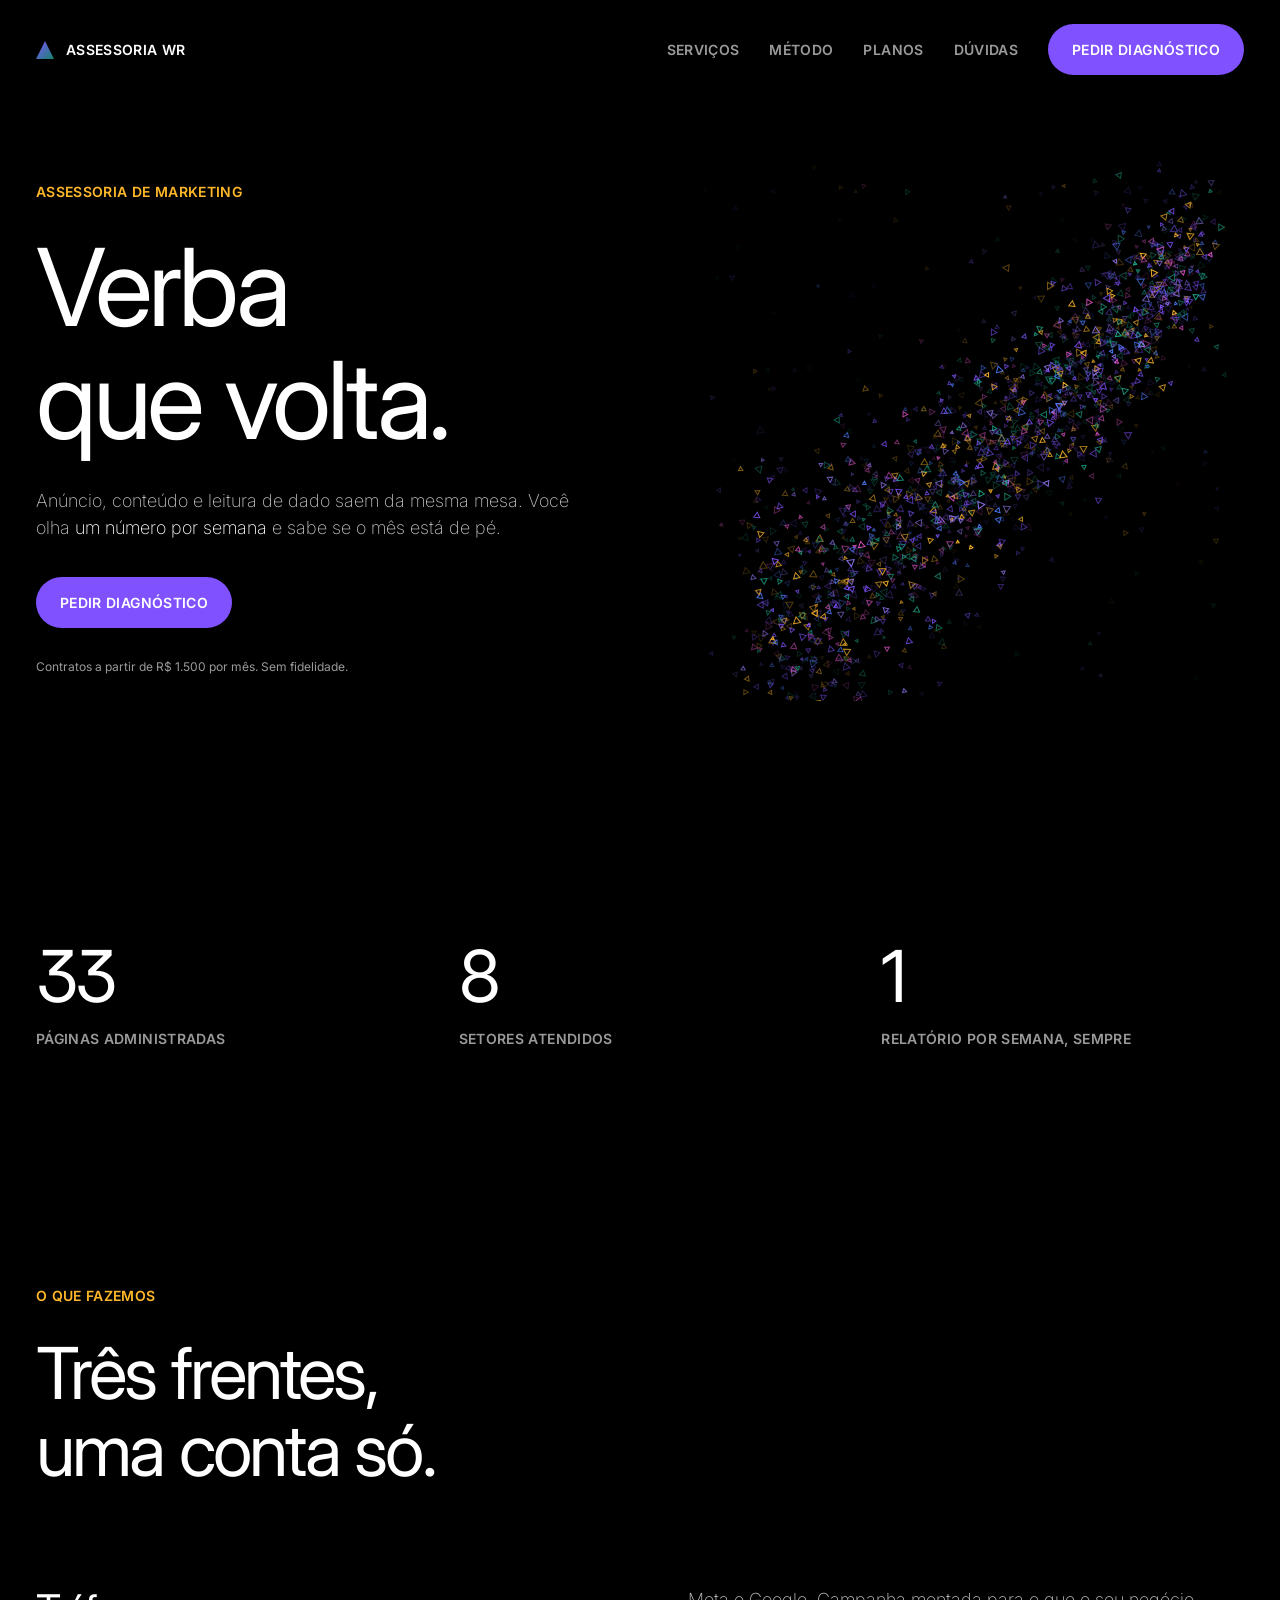
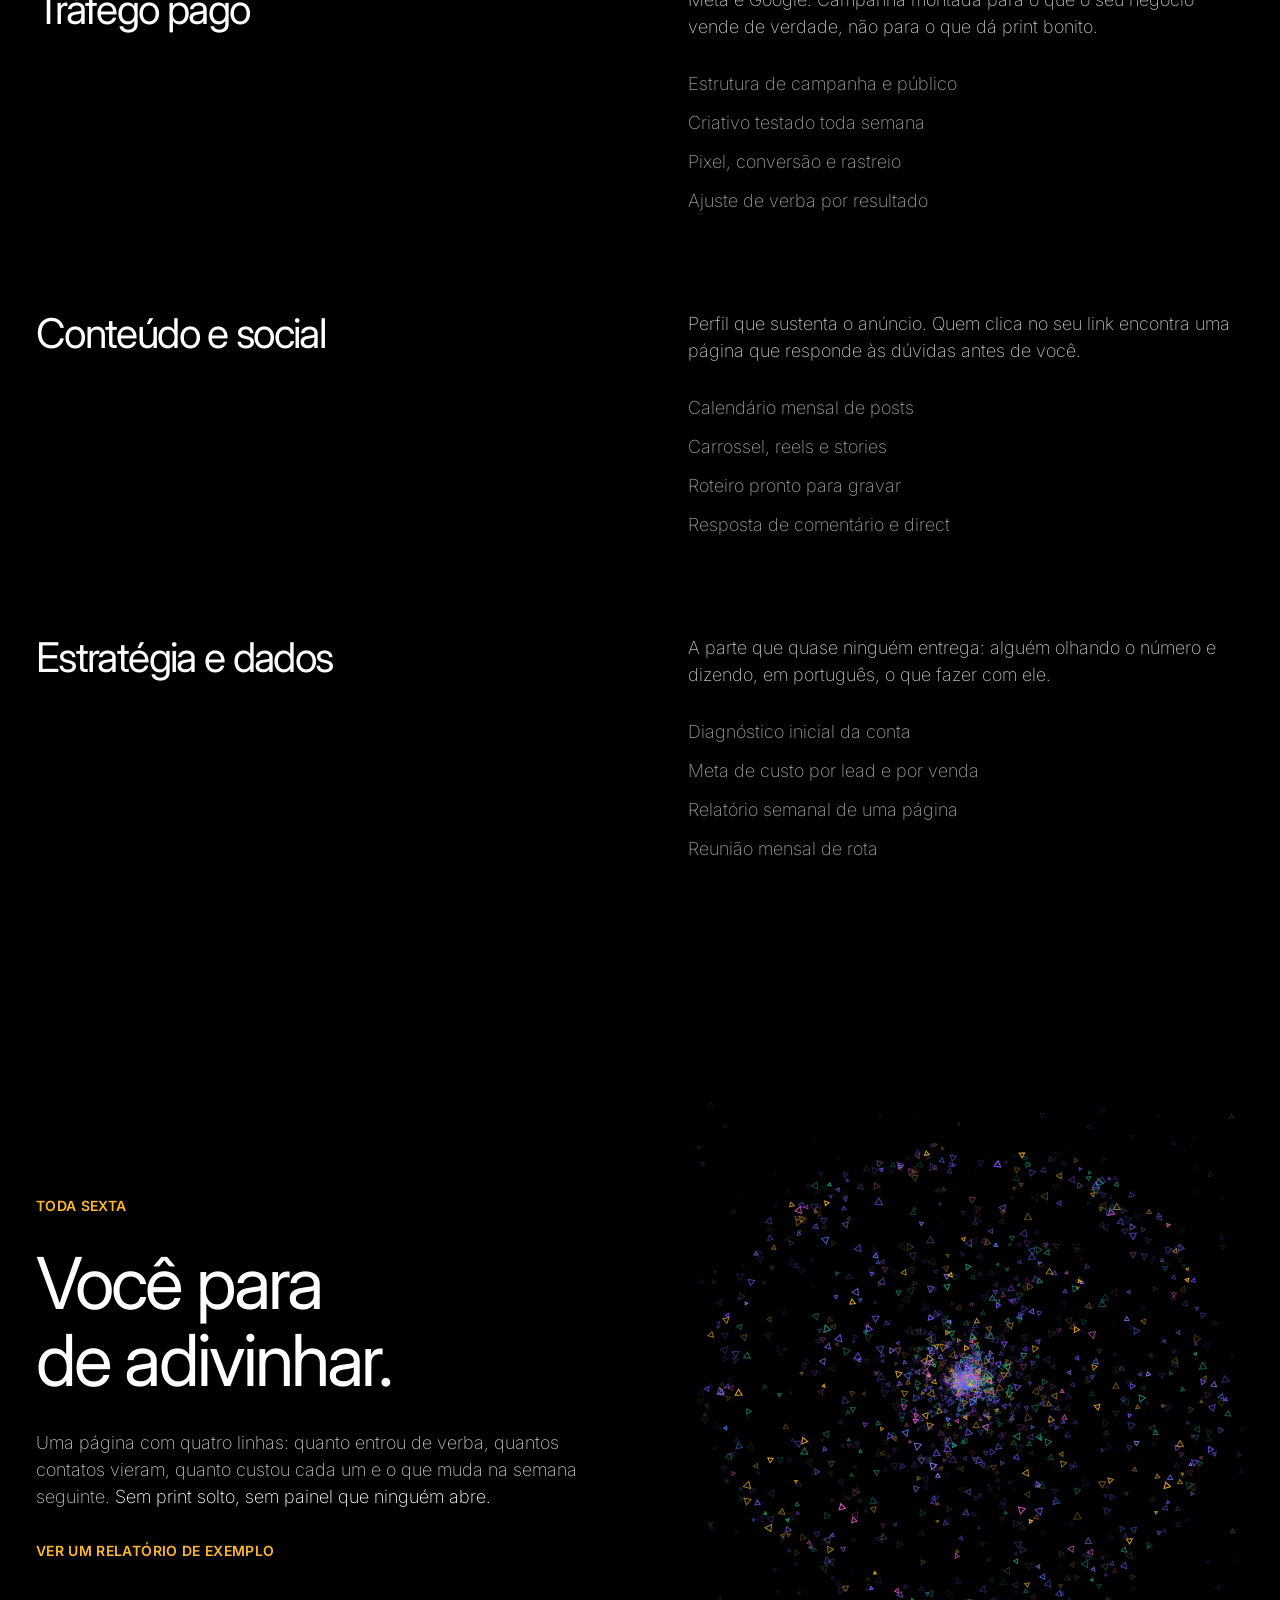
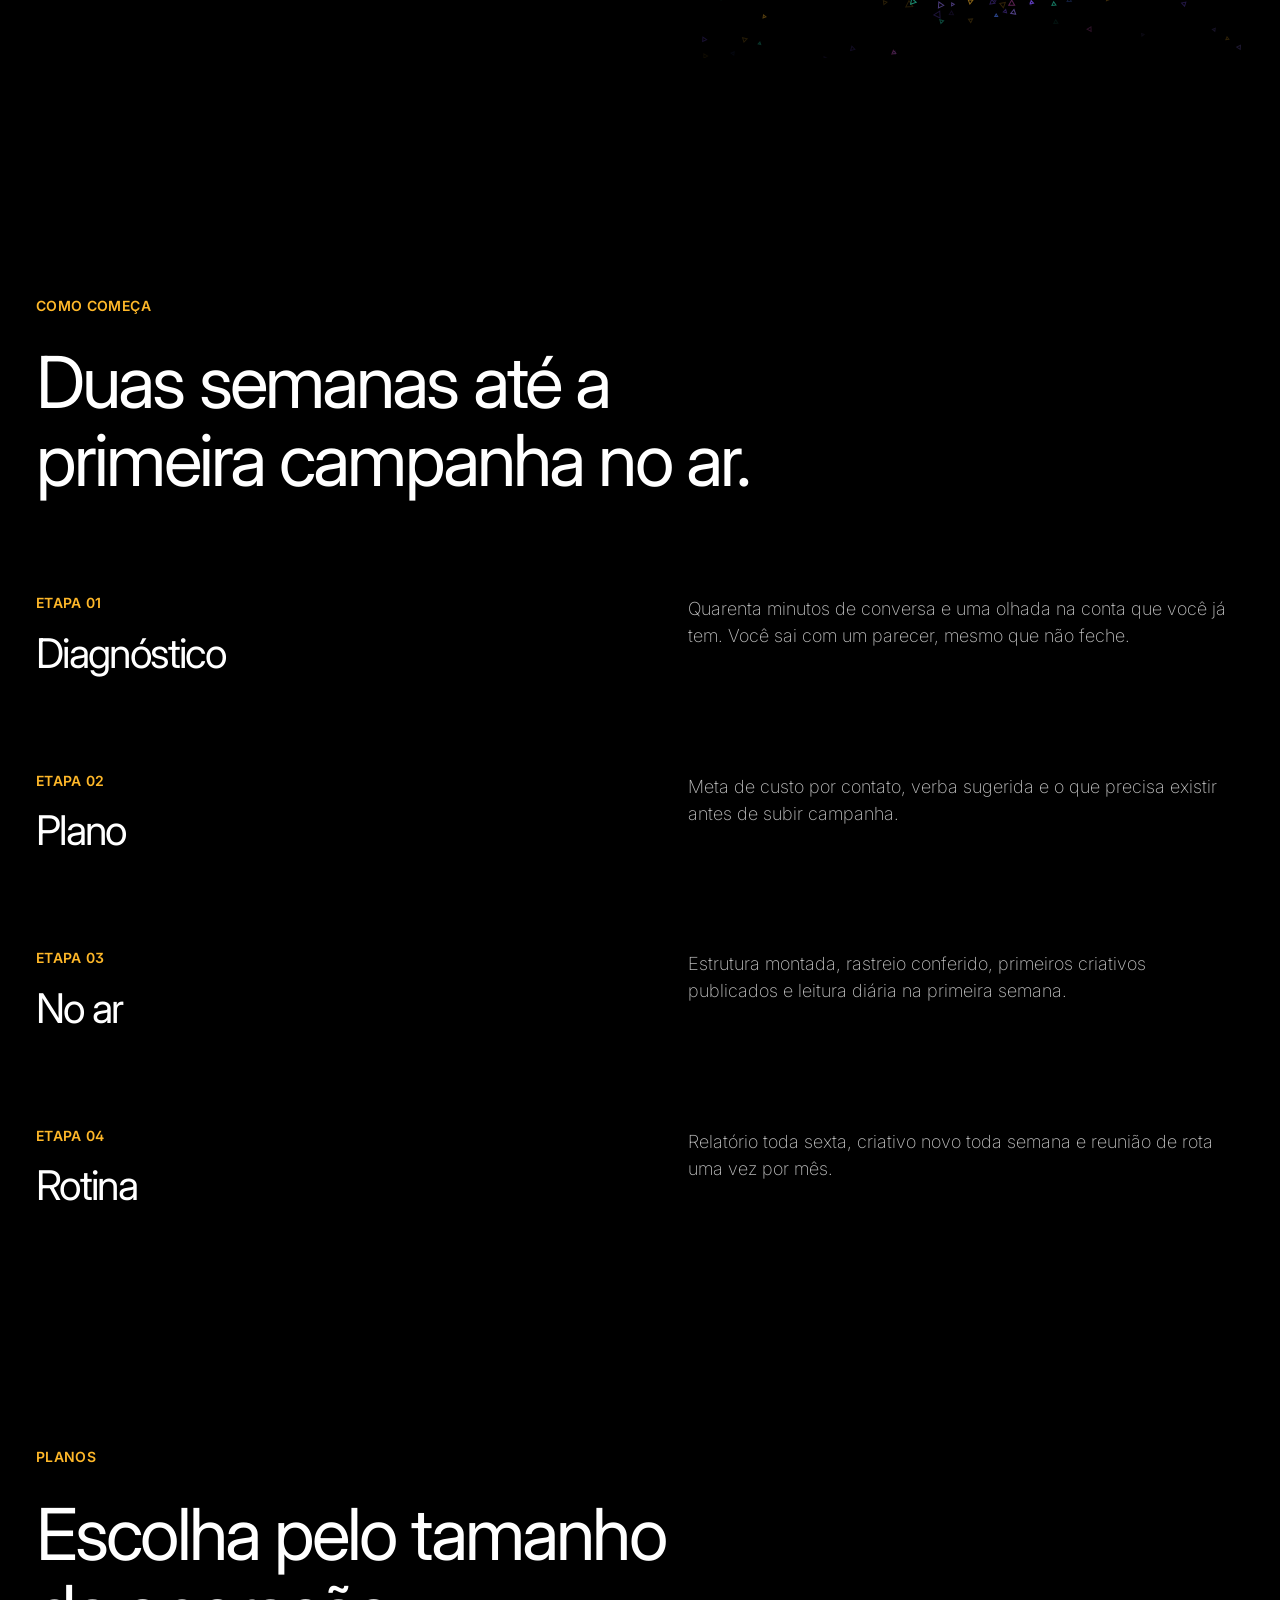
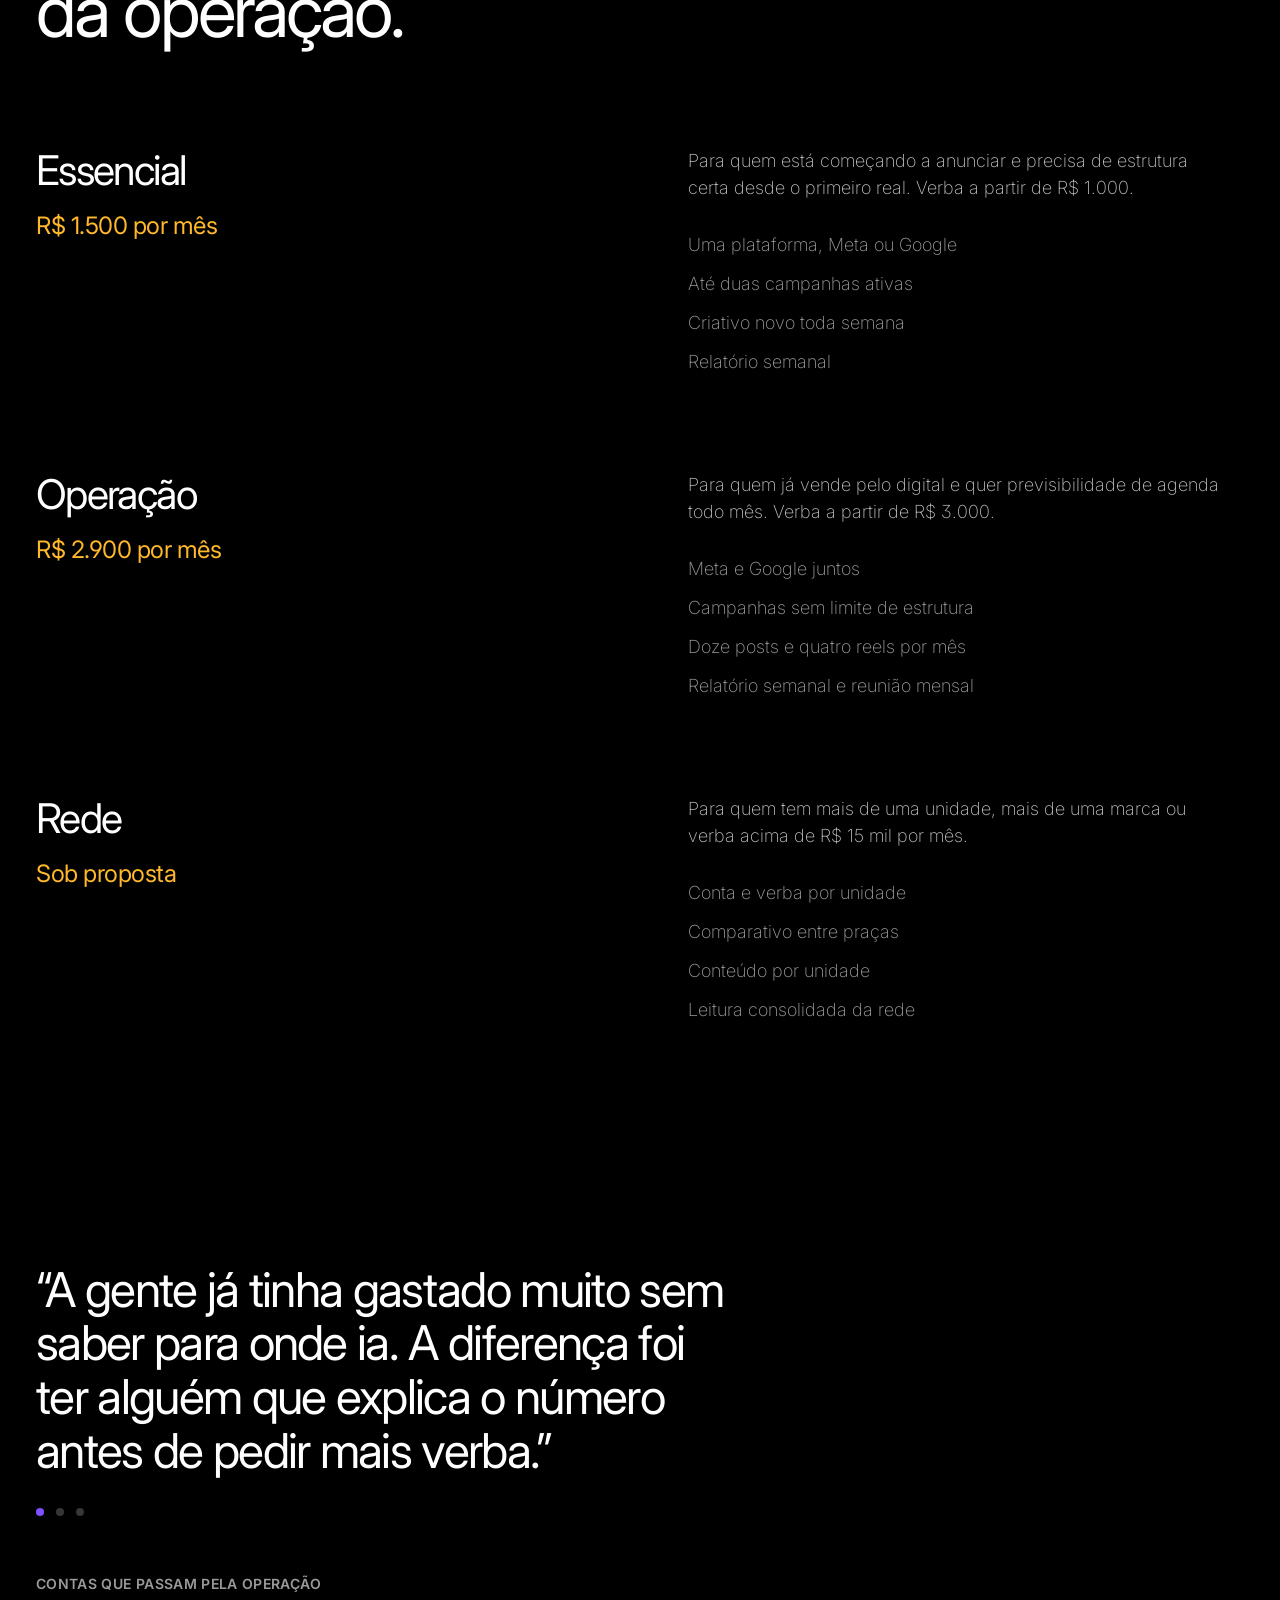
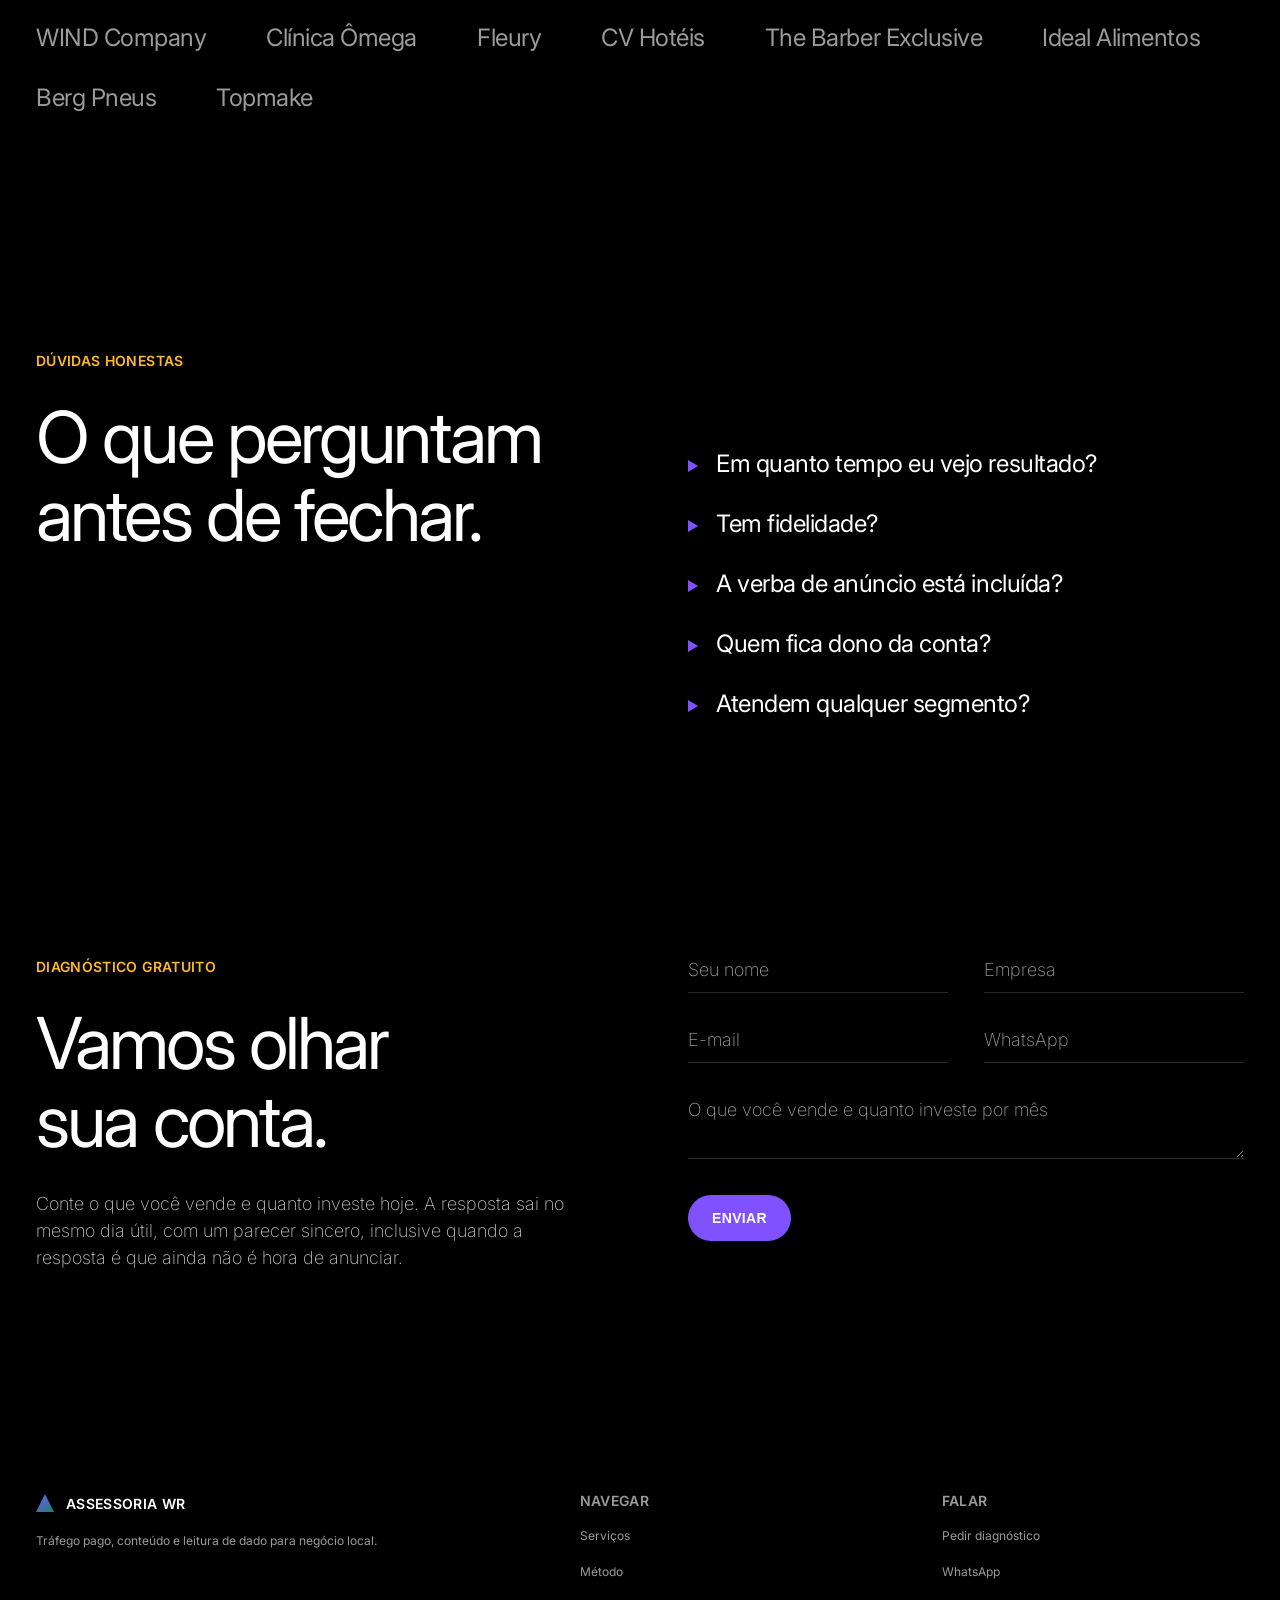
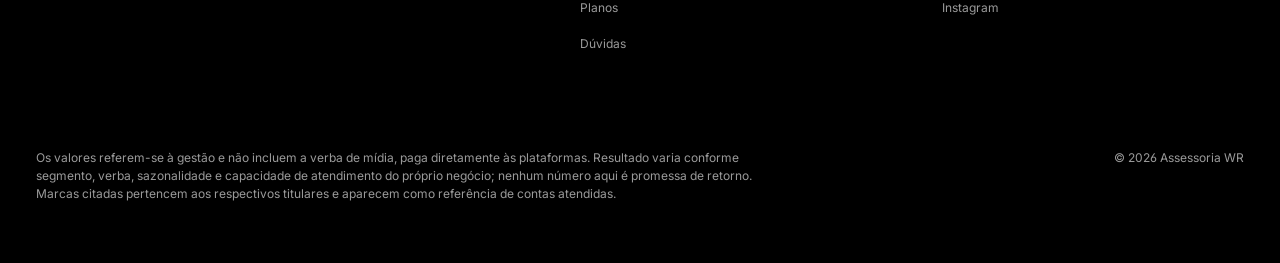
==== commit e72672fd: "Refaz o site no sistema escuro e conserta a escala de tipo Troca a referencia clara pela referencia " ====
--- a/site/index.html
+++ b/site/index.html
@@ -3,37 +3,44 @@
 <head>
 <meta charset="utf-8">
 <meta name="viewport" content="width=device-width, initial-scale=1">
-<title>Assessoria WR — marketing que se explica por número</title>
-<meta name="description" content="Assessoria de marketing para negócio local: tráfego pago, conteúdo e relatório claro. Operação que já cuida de dezenas de contas de anúncio.">
-<meta property="og:title" content="Assessoria WR — marketing que se explica por número">
-<meta property="og:description" content="Tráfego pago, conteúdo e relatório claro para negócio local.">
+<title>Assessoria WR — verba que volta</title>
+<meta name="description" content="Assessoria de marketing para negócio local: tráfego pago, conteúdo e um relatório por semana. A operação que já cuida de dezenas de contas de anúncio.">
+<meta name="theme-color" content="#000000">
+<meta property="og:title" content="Assessoria WR — verba que volta">
+<meta property="og:description" content="Tráfego pago, conteúdo e um relatório por semana para negócio local.">
 <meta property="og:type" content="website">
 <link rel="preconnect" href="https://fonts.googleapis.com">
 <link rel="preconnect" href="https://fonts.gstatic.com" crossorigin>
-<link href="https://fonts.googleapis.com/css2?family=Inter:wght@400;500;600;700&display=swap" rel="stylesheet">
+<link href="https://fonts.googleapis.com/css2?family=Inter:wght@200;400;600&display=swap" rel="stylesheet">
 <link rel="stylesheet" href="assets/style.css">
 </head>
 <body>
 
-<!-- faixa promo -->
-<div class="ribbon">
-  Agenda de setembro com 2 vagas para novos clientes. <a href="#contato">Falar com a gente&nbsp;&rsaquo;</a>
-</div>
-
-<!-- navegacao -->
-<header class="nav" id="nav">
+<header class="nav">
   <div class="nav__inner">
-    <a class="nav__brand" href="#topo">WR&nbsp;|&nbsp;ASSESSORIA</a>
+    <a class="logo" href="#topo" aria-label="Assessoria WR, ir para o topo">
+      <svg class="logo__mark" viewBox="0 0 18 18" aria-hidden="true">
+        <defs>
+          <linearGradient id="mark" x1="0" y1="0" x2="1" y2="1">
+            <stop offset="0" stop-color="#8052ff"/>
+            <stop offset="1" stop-color="#15846e"/>
+          </linearGradient>
+        </defs>
+        <path d="M9 0 18 18H0Z" fill="url(#mark)"/>
+      </svg>
+      <span class="logo__word">Assessoria WR</span>
+    </a>
+
     <nav class="nav__links" id="navLinks">
-      <a href="#servicos">Serviços</a>
-      <a href="#metodo">Método</a>
-      <a href="#trabalhos">Trabalhos</a>
-      <a href="#planos">Planos</a>
-      <a href="#duvidas">Dúvidas</a>
-      <a class="nav__cta" href="#contato">Começar</a>
+      <a class="ghost" href="#servicos">Serviços</a>
+      <a class="ghost" href="#metodo">Método</a>
+      <a class="ghost" href="#planos">Planos</a>
+      <a class="ghost" href="#duvidas">Dúvidas</a>
+      <a class="pill" href="#contato">Pedir diagnóstico</a>
     </nav>
+
     <button class="nav__toggle" id="navToggle" aria-label="Abrir menu" aria-expanded="false" aria-controls="navLinks">
-      <svg width="20" height="20" viewBox="0 0 20 20" fill="none" stroke="currentColor" stroke-width="1.5"><path d="M2 6h16M2 14h16"/></svg>
+      <svg width="22" height="22" viewBox="0 0 22 22" fill="none" stroke="currentColor" stroke-width="1.5" aria-hidden="true"><path d="M2 7h18M2 15h18"/></svg>
     </button>
   </div>
 </header>
@@ -41,280 +48,236 @@
 <main id="topo">
 
   <!-- hero -->
-  <section class="band band--paper hero">
+  <section class="section hero">
+    <div class="wrap hero__grid">
+      <div class="hero__text">
+        <p class="t-label t-label--amber">Assessoria de marketing</p>
+        <h1 class="t-display">Verba que volta.</h1>
+        <p class="t-body">Anúncio, conteúdo e leitura de dado saem da mesma mesa. Você olha <em>um número por semana</em> e sabe se o mês está de pé.</p>
+        <a class="pill" href="#contato">Pedir diagnóstico</a>
+        <p class="t-caption">Contratos a partir de R$ 1.500 por mês. Sem fidelidade.</p>
+      </div>
+      <div class="hero__stage">
+        <canvas data-constelacao="curva" aria-label="Constelação de partículas formando uma curva de crescimento" role="img"></canvas>
+      </div>
+    </div>
+  </section>
+
+  <!-- números -->
+  <section class="section">
+    <div class="wrap figures rise">
+      <div class="figure">
+        <p class="figure__n">33</p>
+        <p class="t-label">Páginas administradas</p>
+      </div>
+      <div class="figure">
+        <p class="figure__n">8</p>
+        <p class="t-label">Setores atendidos</p>
+      </div>
+      <div class="figure">
+        <p class="figure__n">1</p>
+        <p class="t-label">Relatório por semana, sempre</p>
+      </div>
+    </div>
+  </section>
+
+  <!-- serviços -->
+  <section class="section" id="servicos">
     <div class="wrap">
-      <p class="eyebrow">Assessoria de marketing</p>
-      <h1 class="display">Verba que volta.</h1>
-      <p class="lede">Anúncio, conteúdo e relatório na mesma mesa. Você olha um número por semana e sabe se o mês está de pé.</p>
-      <div class="actions">
-        <a class="btn btn--filled btn--lg" href="#contato">Pedir diagnóstico</a>
-        <a class="arrow-link" href="#metodo">Ver como funciona</a>
-      </div>
-      <p class="hero__price">Contratos a partir de R$&nbsp;1.500 por mês. Sem fidelidade.</p>
-
-      <div class="hero__stage reveal">
-        <div class="panel">
-          <div class="panel__card">
-            <p class="panel__label">Investimento sob gestão</p>
-            <p class="panel__value">33 páginas ativas</p>
-            <p class="panel__delta">Clínica, hotelaria, varejo, alimentos, serviço automotivo e barbearia.</p>
-            <div class="chart" aria-hidden="true">
-              <span style="height:34%; animation-delay:.05s"></span>
-              <span style="height:46%; animation-delay:.1s"></span>
-              <span style="height:41%; animation-delay:.15s"></span>
-              <span style="height:58%; animation-delay:.2s"></span>
-              <span style="height:52%; animation-delay:.25s"></span>
-              <span style="height:71%; animation-delay:.3s"></span>
-              <span style="height:66%; animation-delay:.35s"></span>
-              <span style="height:88%; animation-delay:.4s"></span>
-              <span style="height:100%; animation-delay:.45s"></span>
-            </div>
-          </div>
-          <div class="panel__side">
-            <div class="panel__card">
-              <p class="panel__label">Relatório</p>
-              <p class="panel__value">Toda sexta</p>
-              <p class="panel__delta">Uma página. O que gastou, o que entrou, o que muda na semana seguinte.</p>
-            </div>
-            <div class="panel__card">
-              <p class="panel__label">Resposta</p>
-              <p class="panel__value">No mesmo dia</p>
-              <p class="panel__delta">Você fala com quem mexe na conta, não com atendimento.</p>
-            </div>
-          </div>
-        </div>
-      </div>
-    </div>
-  </section>
-
-  <!-- numeros -->
-  <section class="band band--canvas">
+      <div class="opener">
+        <p class="t-label t-label--amber">O que fazemos</p>
+        <h2 class="t-hlg">Três frentes, uma conta só.</h2>
+      </div>
+
+      <div class="rows">
+        <article class="row rise">
+          <div class="row__head">
+            <h3 class="t-hsm">Tráfego pago</h3>
+          </div>
+          <div class="row__body">
+            <p class="t-body">Meta e Google. Campanha montada para o que o seu negócio vende de verdade, não para o que dá print bonito.</p>
+            <ul class="plain">
+              <li>Estrutura de campanha e público</li>
+              <li>Criativo testado toda semana</li>
+              <li>Pixel, conversão e rastreio</li>
+              <li>Ajuste de verba por resultado</li>
+            </ul>
+          </div>
+        </article>
+
+        <article class="row rise">
+          <div class="row__head">
+            <h3 class="t-hsm">Conteúdo e social</h3>
+          </div>
+          <div class="row__body">
+            <p class="t-body">Perfil que sustenta o anúncio. Quem clica no seu link encontra uma página que responde às dúvidas antes de você.</p>
+            <ul class="plain">
+              <li>Calendário mensal de posts</li>
+              <li>Carrossel, reels e stories</li>
+              <li>Roteiro pronto para gravar</li>
+              <li>Resposta de comentário e direct</li>
+            </ul>
+          </div>
+        </article>
+
+        <article class="row rise">
+          <div class="row__head">
+            <h3 class="t-hsm">Estratégia e dados</h3>
+          </div>
+          <div class="row__body">
+            <p class="t-body">A parte que quase ninguém entrega: alguém olhando o número e dizendo, em português, o que fazer com ele.</p>
+            <ul class="plain">
+              <li>Diagnóstico inicial da conta</li>
+              <li>Meta de custo por lead e por venda</li>
+              <li>Relatório semanal de uma página</li>
+              <li>Reunião mensal de rota</li>
+            </ul>
+          </div>
+        </article>
+      </div>
+    </div>
+  </section>
+
+  <!-- o relatório -->
+  <section class="section">
+    <div class="wrap duo duo--flip rise">
+      <div class="hero__stage">
+        <canvas data-constelacao="orbita" aria-label="Constelação de partículas convergindo para um ponto" role="img"></canvas>
+      </div>
+      <div class="stack">
+        <p class="t-label t-label--amber">Toda sexta</p>
+        <h2 class="t-hlg">Você para de adivinhar.</h2>
+        <p class="t-body">Uma página com quatro linhas: quanto entrou de verba, quantos contatos vieram, quanto custou cada um e o que muda na semana seguinte. <em>Sem print solto, sem painel que ninguém abre.</em></p>
+        <a class="ghost amber-link" href="#contato">Ver um relatório de exemplo</a>
+      </div>
+    </div>
+  </section>
+
+  <!-- método -->
+  <section class="section" id="metodo">
     <div class="wrap">
-      <h2 class="section-title">A operação por trás.</h2>
-      <p class="body" style="margin-top:16px">Não é uma agência montada para o site. É a estrutura que já roda hoje, todo dia, para empresas que dependem de agenda cheia.</p>
-      <div class="stats reveal" style="margin-top:56px">
-        <div class="stat">
-          <p class="stat__value">33</p>
-          <p class="stat__label">páginas administradas</p>
-        </div>
-        <div class="stat">
-          <p class="stat__value">8+</p>
-          <p class="stat__label">setores atendidos</p>
-        </div>
-        <div class="stat">
-          <p class="stat__value">2&nbsp;anos</p>
-          <p class="stat__label">rodando conta de cliente</p>
-        </div>
-        <div class="stat">
-          <p class="stat__value">1</p>
-          <p class="stat__label">relatório por semana, sempre</p>
-        </div>
-      </div>
-    </div>
-  </section>
-
-  <!-- servicos -->
-  <section class="band band--paper" id="servicos">
+      <div class="opener">
+        <p class="t-label t-label--amber">Como começa</p>
+        <h2 class="t-hlg">Duas semanas até a primeira campanha no ar.</h2>
+      </div>
+
+      <div class="rows">
+        <article class="row rise">
+          <div class="row__head">
+            <p class="t-label step__n">Etapa 01</p>
+            <h3 class="t-hsm">Diagnóstico</h3>
+          </div>
+          <div class="row__body">
+            <p class="t-body">Quarenta minutos de conversa e uma olhada na conta que você já tem. Você sai com um parecer, mesmo que não feche.</p>
+          </div>
+        </article>
+
+        <article class="row rise">
+          <div class="row__head">
+            <p class="t-label step__n">Etapa 02</p>
+            <h3 class="t-hsm">Plano</h3>
+          </div>
+          <div class="row__body">
+            <p class="t-body">Meta de custo por contato, verba sugerida e o que precisa existir antes de subir campanha.</p>
+          </div>
+        </article>
+
+        <article class="row rise">
+          <div class="row__head">
+            <p class="t-label step__n">Etapa 03</p>
+            <h3 class="t-hsm">No ar</h3>
+          </div>
+          <div class="row__body">
+            <p class="t-body">Estrutura montada, rastreio conferido, primeiros criativos publicados e leitura diária na primeira semana.</p>
+          </div>
+        </article>
+
+        <article class="row rise">
+          <div class="row__head">
+            <p class="t-label step__n">Etapa 04</p>
+            <h3 class="t-hsm">Rotina</h3>
+          </div>
+          <div class="row__body">
+            <p class="t-body">Relatório toda sexta, criativo novo toda semana e reunião de rota uma vez por mês.</p>
+          </div>
+        </article>
+      </div>
+    </div>
+  </section>
+
+  <!-- planos -->
+  <section class="section" id="planos">
     <div class="wrap">
-      <p class="badge-new">Novo</p>
-      <h2 class="heading" style="margin:8px 0 20px">Três frentes. Uma conta só.</h2>
-      <p class="body">Você não precisa de três fornecedores conversando entre si. Anúncio, conteúdo e leitura de dado saem do mesmo lugar — por isso um corrige o outro na mesma semana.</p>
-
-      <div class="grid grid--3 reveal" style="margin-top:56px">
-        <article class="card card--canvas">
-          <svg class="icon" viewBox="0 0 32 32" aria-hidden="true"><path d="M4 24V12M12 24V6M20 24v-9M28 24V9"/><path d="M2 28h28"/></svg>
-          <h3 class="card__title">Tráfego pago</h3>
-          <p class="body">Meta e Google. Campanha montada para o que o seu negócio vende de verdade, não para o que dá print bonito.</p>
-          <ul class="card__list">
-            <li>Estrutura de campanha e público</li>
-            <li>Criativo testado toda semana</li>
-            <li>Pixel, conversão e rastreio</li>
-            <li>Ajuste de verba por resultado</li>
-          </ul>
-        </article>
-
-        <article class="card card--canvas">
-          <svg class="icon" viewBox="0 0 32 32" aria-hidden="true"><rect x="5" y="3" width="22" height="26" rx="5"/><path d="M11 11h10M11 17h10M11 23h6"/></svg>
-          <h3 class="card__title">Conteúdo e social</h3>
-          <p class="body">Perfil que sustenta o anúncio. Quem clica no seu link vê uma página que responde às dúvidas antes de você.</p>
-          <ul class="card__list">
-            <li>Calendário mensal de posts</li>
-            <li>Carrossel, reels e stories</li>
-            <li>Roteiro pronto para gravar</li>
-            <li>Resposta de comentário e direct</li>
-          </ul>
-        </article>
-
-        <article class="card card--canvas">
-          <svg class="icon" viewBox="0 0 32 32" aria-hidden="true"><circle cx="16" cy="16" r="12"/><path d="M16 8v8l6 4"/></svg>
-          <h3 class="card__title">Estratégia e dados</h3>
-          <p class="body">A parte que quase ninguém entrega: alguém olhando o número e dizendo, em português, o que fazer com ele.</p>
-          <ul class="card__list">
-            <li>Diagnóstico inicial da conta</li>
-            <li>Meta de custo por lead e por venda</li>
-            <li>Relatório semanal de uma página</li>
-            <li>Reunião mensal de rota</li>
-          </ul>
-        </article>
-      </div>
-    </div>
-  </section>
-
-  <!-- destaques -->
-  <section class="band band--canvas" id="trabalhos">
-    <div class="wrap">
-      <h2 class="section-title" style="margin-bottom:56px">O que muda na prática.</h2>
-
-      <article class="feature reveal">
-        <div class="feature__text">
-          <h3 class="heading-sm">Você para de adivinhar.</h3>
-          <p class="body">Toda sexta chega uma página com quatro linhas: quanto entrou de verba, quantos contatos vieram, quanto custou cada um e o que muda na semana seguinte. <strong>Sem prints soltos, sem painel que ninguém abre.</strong></p>
-          <a class="arrow-link" href="#contato">Ver um relatório de exemplo</a>
-        </div>
-        <div class="field field--citrus">
-          <div class="mock">
-            <div class="mock__row"><span>Verba investida</span><span>R$ 4.200</span></div>
-            <div class="mock__row"><span>Contatos recebidos</span><span>187</span></div>
-            <div class="mock__row"><span>Custo por contato</span><span>R$ 22,45</span></div>
-            <div class="mock__row"><span>Meta do mês</span><span>78%</span></div>
-            <div class="mock__bar"><i style="width:78%"></i></div>
-          </div>
-        </div>
-      </article>
-
-      <article class="feature feature--flip reveal">
-        <div class="feature__text">
-          <h3 class="heading-sm">O criativo não envelhece sozinho.</h3>
-          <p class="body">Anúncio cansa. A cada semana entram peças novas e as gastas saem, para o custo por contato não subir sem ninguém perceber. <strong>É o teste contínuo que segura o preço lá embaixo.</strong></p>
-          <div class="swatches" aria-hidden="true">
-            <div class="swatch" style="background:var(--color-blush)"></div>
-            <div class="swatch" style="background:var(--color-sky)"></div>
-            <div class="swatch" style="background:var(--color-starlight)"></div>
-            <div class="swatch" style="background:var(--color-citrus)"></div>
-            <div class="swatch" style="background:var(--color-indigo)"></div>
-          </div>
-        </div>
-        <div class="field field--blush">
-          <div class="mock">
-            <div class="mock__row"><span>Criativo A · vídeo</span><span>R$ 18,90</span></div>
-            <div class="mock__row"><span>Criativo B · carrossel</span><span>R$ 24,10</span></div>
-            <div class="mock__row"><span>Criativo C · foto</span><span>R$ 31,70</span></div>
-            <div class="mock__row"><span>Entra na semana</span><span>3 novos</span></div>
-          </div>
-        </div>
-      </article>
-
-      <article class="feature reveal">
-        <div class="feature__text">
-          <h3 class="heading-sm">Perfil e anúncio contam a mesma história.</h3>
-          <p class="body">Quem vê o anúncio abre o perfil antes de chamar. Se a página está parada, o clique já foi pago e a venda não acontece. <strong>Por isso conteúdo e mídia andam juntos aqui.</strong></p>
-          <a class="arrow-link" href="#planos">Ver o que cada plano inclui</a>
-        </div>
-        <div class="field field--sky">
-          <div class="mock">
-            <div class="mock__row"><span>Posts no mês</span><span>12</span></div>
-            <div class="mock__row"><span>Reels</span><span>4</span></div>
-            <div class="mock__row"><span>Stories por semana</span><span>5</span></div>
-            <div class="mock__row"><span>Tempo de resposta</span><span>2 h</span></div>
-          </div>
-        </div>
-      </article>
-    </div>
-  </section>
-
-  <!-- metodo -->
-  <section class="band band--paper" id="metodo">
-    <div class="wrap">
-      <h2 class="section-title" style="margin-bottom:16px">Como começa.</h2>
-      <p class="body" style="margin-bottom:56px">Do primeiro contato à primeira campanha no ar, leva em média duas semanas.</p>
-      <div class="steps reveal">
-        <div class="step">
-          <p class="step__n">01</p>
-          <h3 class="step__t">Diagnóstico</h3>
-          <p class="body">Uma conversa de 40 minutos e uma olhada na conta que você já tem. Sai com um parecer, mesmo que não feche.</p>
-        </div>
-        <div class="step">
-          <p class="step__n">02</p>
-          <h3 class="step__t">Plano</h3>
-          <p class="body">Meta de custo por contato, verba sugerida e o que precisa existir antes de subir campanha.</p>
-        </div>
-        <div class="step">
-          <p class="step__n">03</p>
-          <h3 class="step__t">No ar</h3>
-          <p class="body">Estrutura montada, rastreio conferido, primeiros criativos publicados e leitura diária nos primeiros dias.</p>
-        </div>
-        <div class="step">
-          <p class="step__n">04</p>
-          <h3 class="step__t">Rotina</h3>
-          <p class="body">Relatório toda sexta, criativo novo toda semana e reunião de rota uma vez por mês.</p>
-        </div>
-      </div>
-    </div>
-  </section>
-
-  <!-- planos -->
-  <section class="band band--canvas" id="planos">
-    <div class="wrap">
-      <h2 class="heading" style="margin-bottom:20px">Escolha pelo tamanho da operação.</h2>
-      <p class="body" style="margin-bottom:56px">Os valores são de gestão. A verba de anúncio é separada e vai inteira para a plataforma.</p>
-
-      <div class="grid grid--3 reveal">
-        <article class="card plan">
-          <h3 class="card__title">Essencial</h3>
-          <p class="plan__price">R$ 1.500<small>por mês · verba a partir de R$ 1.000</small></p>
-          <p class="body">Para quem está começando a anunciar e precisa de estrutura certa desde o primeiro real.</p>
-          <ul class="card__list">
-            <li>Uma plataforma (Meta ou Google)</li>
-            <li>Até 2 campanhas ativas</li>
-            <li>Criativo novo toda semana</li>
-            <li>Relatório semanal</li>
-          </ul>
-          <a class="btn btn--ghost" href="#contato">Pedir proposta</a>
-        </article>
-
-        <article class="card plan">
-          <h3 class="card__title">Operação</h3>
-          <p class="plan__price">R$ 2.900<small>por mês · verba a partir de R$ 3.000</small></p>
-          <p class="body">Para quem já vende pelo digital e quer previsibilidade de agenda todo mês.</p>
-          <ul class="card__list">
-            <li>Meta e Google juntos</li>
-            <li>Campanhas sem limite de estrutura</li>
-            <li>12 posts e 4 reels por mês</li>
-            <li>Relatório semanal e reunião mensal</li>
-          </ul>
-          <a class="btn btn--filled" href="#contato">Pedir proposta</a>
-        </article>
-
-        <article class="card plan">
-          <h3 class="card__title">Rede</h3>
-          <p class="plan__price">Sob proposta<small>múltiplas unidades ou marcas</small></p>
-          <p class="body">Para quem tem mais de uma unidade, mais de uma marca ou verba acima de R$ 15 mil.</p>
-          <ul class="card__list">
-            <li>Conta e verba por unidade</li>
-            <li>Comparativo entre praças</li>
-            <li>Conteúdo por unidade</li>
-            <li>Painel consolidado</li>
-          </ul>
-          <a class="btn btn--ghost" href="#contato">Falar sobre o caso</a>
+      <div class="opener">
+        <p class="t-label t-label--amber">Planos</p>
+        <h2 class="t-hlg">Escolha pelo tamanho da operação.</h2>
+      </div>
+
+      <div class="rows">
+        <article class="row rise">
+          <div class="row__head">
+            <h3 class="t-hsm">Essencial</h3>
+            <p class="t-h2xs preco">R$ 1.500 por mês</p>
+          </div>
+          <div class="row__body">
+            <p class="t-body">Para quem está começando a anunciar e precisa de estrutura certa desde o primeiro real. Verba a partir de R$ 1.000.</p>
+            <ul class="plain">
+              <li>Uma plataforma, Meta ou Google</li>
+              <li>Até duas campanhas ativas</li>
+              <li>Criativo novo toda semana</li>
+              <li>Relatório semanal</li>
+            </ul>
+          </div>
+        </article>
+
+        <article class="row rise">
+          <div class="row__head">
+            <h3 class="t-hsm">Operação</h3>
+            <p class="t-h2xs preco">R$ 2.900 por mês</p>
+          </div>
+          <div class="row__body">
+            <p class="t-body">Para quem já vende pelo digital e quer previsibilidade de agenda todo mês. Verba a partir de R$ 3.000.</p>
+            <ul class="plain">
+              <li>Meta e Google juntos</li>
+              <li>Campanhas sem limite de estrutura</li>
+              <li>Doze posts e quatro reels por mês</li>
+              <li>Relatório semanal e reunião mensal</li>
+            </ul>
+          </div>
+        </article>
+
+        <article class="row rise">
+          <div class="row__head">
+            <h3 class="t-hsm">Rede</h3>
+            <p class="t-h2xs preco">Sob proposta</p>
+          </div>
+          <div class="row__body">
+            <p class="t-body">Para quem tem mais de uma unidade, mais de uma marca ou verba acima de R$ 15 mil por mês.</p>
+            <ul class="plain">
+              <li>Conta e verba por unidade</li>
+              <li>Comparativo entre praças</li>
+              <li>Conteúdo por unidade</li>
+              <li>Leitura consolidada da rede</li>
+            </ul>
+          </div>
         </article>
       </div>
     </div>
   </section>
 
   <!-- prova -->
-  <section class="band band--paper">
-    <div class="wrap">
-      <div class="quote-slider" id="slider">
-        <blockquote class="quote" data-slide>“A gente já tinha gastado muito sem saber para onde ia. A diferença aqui foi ter alguém que explica o número antes de pedir mais verba.”</blockquote>
-        <blockquote class="quote" data-slide hidden>“O relatório de sexta virou a reunião da nossa semana. Em três meses a agenda parou de ter buraco no meio do mês.”</blockquote>
-        <blockquote class="quote" data-slide hidden>“Perfil e anúncio passaram a falar a mesma língua. O cliente chega no direct já sabendo o que a gente faz.”</blockquote>
-        <p class="quote__by" id="quoteBy">Depoimento de cliente · negócio local</p>
+  <section class="section">
+    <div class="wrap stack-l">
+      <div>
+        <blockquote class="t-h quote" data-slide>“A gente já tinha gastado muito sem saber para onde ia. A diferença foi ter alguém que explica o número antes de pedir mais verba.”</blockquote>
+        <blockquote class="t-h quote" data-slide hidden>“O relatório de sexta virou a reunião da nossa semana. Em três meses a agenda parou de ter buraco no meio do mês.”</blockquote>
+        <blockquote class="t-h quote" data-slide hidden>“Perfil e anúncio passaram a falar a mesma língua. O cliente chega no direct já sabendo o que a gente faz.”</blockquote>
         <div class="dots" id="dots" role="tablist" aria-label="Depoimentos"></div>
       </div>
 
-      <div style="margin-top:80px">
-        <h2 class="section-title">Contas que passam pela operação.</h2>
-        <ul class="clients">
+      <div class="stack">
+        <p class="t-label">Contas que passam pela operação</p>
+        <ul class="clients t-h2xs">
           <li>WIND Company</li>
           <li>Clínica Ômega</li>
           <li>Fleury</li>
@@ -328,57 +291,80 @@
     </div>
   </section>
 
-  <!-- duvidas -->
-  <section class="band band--canvas" id="duvidas">
-    <div class="wrap wrap--narrow">
-      <h2 class="heading">Dúvidas honestas.</h2>
+  <!-- dúvidas -->
+  <section class="section" id="duvidas">
+    <div class="wrap duo duo--text">
+      <div class="opener">
+        <p class="t-label t-label--amber">Dúvidas honestas</p>
+        <h2 class="t-hlg">O que perguntam antes de fechar.</h2>
+      </div>
+
       <div class="faq">
         <div class="faq__item">
-          <button class="faq__q" type="button">Em quanto tempo eu vejo resultado?</button>
-          <div class="faq__a"><p class="body">Contato costuma aparecer na primeira semana. Custo estável, que é o que interessa, leva de 30 a 60 dias — antes disso a campanha ainda está aprendendo com dado seu, não com achismo.</p></div>
-        </div>
+          <button class="faq__q t-h2xs" type="button">
+            <svg class="faq__mark" viewBox="0 0 10 12" fill="currentColor" aria-hidden="true"><path d="M0 0 10 6 0 12Z"/></svg>
+            <span>Em quanto tempo eu vejo resultado?</span>
+          </button>
+          <div class="faq__a"><p class="t-body">Contato costuma aparecer na primeira semana. Custo estável, que é o que interessa, leva de trinta a sessenta dias: antes disso a campanha ainda está aprendendo com dado seu.</p></div>
+        </div>
+
         <div class="faq__item">
-          <button class="faq__q" type="button">Tem fidelidade?</button>
-          <div class="faq__a"><p class="body">Não. O pedido é de 90 dias como janela justa de avaliação, porque abaixo disso não dá para separar resultado de sorte. Se quiser sair antes, sai — a conta e os dados são seus.</p></div>
-        </div>
+          <button class="faq__q t-h2xs" type="button">
+            <svg class="faq__mark" viewBox="0 0 10 12" fill="currentColor" aria-hidden="true"><path d="M0 0 10 6 0 12Z"/></svg>
+            <span>Tem fidelidade?</span>
+          </button>
+          <div class="faq__a"><p class="t-body">Não. O pedido é de noventa dias como janela justa de avaliação, porque abaixo disso não dá para separar resultado de sorte. Querendo sair antes, sai: a conta e os dados são seus.</p></div>
+        </div>
+
         <div class="faq__item">
-          <button class="faq__q" type="button">A verba de anúncio está incluída?</button>
-          <div class="faq__a"><p class="body">Não. O valor do plano é a gestão. A verba é paga direto na plataforma, no seu cartão, e você vê cada centavo dela no gerenciador.</p></div>
-        </div>
+          <button class="faq__q t-h2xs" type="button">
+            <svg class="faq__mark" viewBox="0 0 10 12" fill="currentColor" aria-hidden="true"><path d="M0 0 10 6 0 12Z"/></svg>
+            <span>A verba de anúncio está incluída?</span>
+          </button>
+          <div class="faq__a"><p class="t-body">Não. O valor do plano é a gestão. A verba é paga direto na plataforma, no seu cartão, e você vê cada centavo dela no gerenciador.</p></div>
+        </div>
+
         <div class="faq__item">
-          <button class="faq__q" type="button">Quem mexe na minha conta?</button>
-          <div class="faq__a"><p class="body">A conta é sua, sempre. Entramos como parceiro, com acesso que você pode remover a qualquer momento. Nada de campanha rodando em Business Manager que você não controla.</p></div>
-        </div>
+          <button class="faq__q t-h2xs" type="button">
+            <svg class="faq__mark" viewBox="0 0 10 12" fill="currentColor" aria-hidden="true"><path d="M0 0 10 6 0 12Z"/></svg>
+            <span>Quem fica dono da conta?</span>
+          </button>
+          <div class="faq__a"><p class="t-body">Você, sempre. Entramos como parceiro, com acesso que dá para remover a qualquer momento. Nada de campanha rodando em gerenciador que você não controla.</p></div>
+        </div>
+
         <div class="faq__item">
-          <button class="faq__q" type="button">Vocês atendem qualquer segmento?</button>
-          <div class="faq__a"><p class="body">Negócio local com atendimento presencial ou venda direta é onde a operação tem repertório: clínica, hotelaria, varejo, alimentação, serviço automotivo, beleza. Fora disso, dizemos antes de aceitar.</p></div>
+          <button class="faq__q t-h2xs" type="button">
+            <svg class="faq__mark" viewBox="0 0 10 12" fill="currentColor" aria-hidden="true"><path d="M0 0 10 6 0 12Z"/></svg>
+            <span>Atendem qualquer segmento?</span>
+          </button>
+          <div class="faq__a"><p class="t-body">Negócio local com atendimento presencial ou venda direta é onde a operação tem repertório: clínica, hotelaria, varejo, alimentação, serviço automotivo e beleza. Fora disso, a gente diz antes de aceitar.</p></div>
         </div>
       </div>
     </div>
   </section>
 
   <!-- contato -->
-  <section class="band band--paper" id="contato">
-    <div class="wrap wrap--narrow">
-      <p class="eyebrow">Diagnóstico gratuito</p>
-      <h2 class="heading">Vamos olhar sua conta.</h2>
-      <p class="body" style="margin-top:20px">Conte o que você vende e quanto investe hoje. A resposta sai no mesmo dia útil, com um parecer sincero — inclusive quando a resposta é que ainda não é hora de anunciar.</p>
+  <section class="section" id="contato">
+    <div class="wrap duo duo--text">
+      <div class="stack">
+        <p class="t-label t-label--amber">Diagnóstico gratuito</p>
+        <h2 class="t-hlg">Vamos olhar sua conta.</h2>
+        <p class="t-body">Conte o que você vende e quanto investe hoje. A resposta sai no mesmo dia útil, com um parecer sincero, inclusive quando a resposta é que ainda não é hora de anunciar.</p>
+      </div>
 
       <form class="form" id="form" novalidate>
-        <div class="form__row">
-          <input class="field-input" type="text" name="nome" placeholder="Seu nome" required>
-          <input class="field-input" type="text" name="empresa" placeholder="Empresa" required>
-        </div>
-        <div class="form__row">
-          <input class="field-input" type="email" name="email" placeholder="E-mail" required>
-          <input class="field-input" type="tel" name="telefone" placeholder="WhatsApp" required>
-        </div>
-        <textarea class="field-input" name="mensagem" placeholder="O que você vende e quanto investe por mês hoje?"></textarea>
-        <button class="btn btn--filled btn--lg" type="submit">Enviar</button>
-        <p class="micro" id="formStatus" role="status"></p>
+        <div class="form__pair">
+          <input class="input" type="text" name="nome" placeholder="Seu nome" autocomplete="name">
+          <input class="input" type="text" name="empresa" placeholder="Empresa" autocomplete="organization">
+        </div>
+        <div class="form__pair">
+          <input class="input" type="email" name="email" placeholder="E-mail" autocomplete="email">
+          <input class="input" type="tel" name="telefone" placeholder="WhatsApp" autocomplete="tel">
+        </div>
+        <textarea class="input" name="mensagem" rows="2" placeholder="O que você vende e quanto investe por mês"></textarea>
+        <button class="pill" type="submit">Enviar</button>
+        <p class="t-caption" id="formStatus" role="status"></p>
       </form>
-
-      <p class="caption" style="margin-top:32px">Prefere falar agora? <a class="arrow-link" href="https://wa.me/5500000000000" target="_blank" rel="noopener">Chamar no WhatsApp</a></p>
     </div>
   </section>
 
@@ -387,41 +373,33 @@
 <footer class="footer">
   <div class="wrap">
     <div class="footer__grid">
-      <div>
-        <h4>Serviços</h4>
-        <ul>
-          <li><a href="#servicos">Tráfego pago</a></li>
-          <li><a href="#servicos">Conteúdo e social</a></li>
-          <li><a href="#servicos">Estratégia e dados</a></li>
-        </ul>
-      </div>
-      <div>
-        <h4>Assessoria</h4>
-        <ul>
-          <li><a href="#metodo">Como funciona</a></li>
-          <li><a href="#planos">Planos</a></li>
-          <li><a href="#duvidas">Dúvidas</a></li>
-        </ul>
-      </div>
-      <div>
-        <h4>Contato</h4>
-        <ul>
-          <li><a href="#contato">Pedir diagnóstico</a></li>
-          <li><a href="https://wa.me/5500000000000" target="_blank" rel="noopener">WhatsApp</a></li>
-          <li><a href="https://instagram.com/wallaceribas_" target="_blank" rel="noopener">Instagram</a></li>
-        </ul>
-      </div>
-      <div>
-        <h4>Legal</h4>
-        <ul>
-          <li><a href="#">Política de privacidade</a></li>
-          <li><a href="#">Termos de serviço</a></li>
-        </ul>
-      </div>
-    </div>
+      <div class="footer__col">
+        <a class="logo" href="#topo" aria-label="Assessoria WR">
+          <svg class="logo__mark" viewBox="0 0 18 18" aria-hidden="true"><path d="M9 0 18 18H0Z" fill="url(#mark)"/></svg>
+          <span class="logo__word">Assessoria WR</span>
+        </a>
+        <p class="t-caption">Tráfego pago, conteúdo e leitura de dado para negócio local.</p>
+      </div>
+
+      <div class="footer__col">
+        <p class="t-label">Navegar</p>
+        <a class="t-caption" href="#servicos">Serviços</a>
+        <a class="t-caption" href="#metodo">Método</a>
+        <a class="t-caption" href="#planos">Planos</a>
+        <a class="t-caption" href="#duvidas">Dúvidas</a>
+      </div>
+
+      <div class="footer__col">
+        <p class="t-label">Falar</p>
+        <a class="t-caption" href="#contato">Pedir diagnóstico</a>
+        <a class="t-caption" href="https://wa.me/5500000000000" target="_blank" rel="noopener">WhatsApp</a>
+        <a class="t-caption" href="https://instagram.com/wallaceribas_" target="_blank" rel="noopener">Instagram</a>
+      </div>
+    </div>
+
     <div class="footer__legal">
-      <p>Os valores exibidos referem-se à gestão e não incluem a verba de mídia, paga diretamente às plataformas. Resultados variam conforme segmento, verba, sazonalidade e capacidade de atendimento do próprio negócio; nenhum número aqui deve ser lido como promessa de retorno. Marcas citadas pertencem aos respectivos titulares e aparecem apenas como referência de contas atendidas.</p>
-      <p>© <span id="ano">2026</span> Assessoria WR. <a href="#topo">Voltar ao topo</a></p>
+      <p class="t-caption">Os valores referem-se à gestão e não incluem a verba de mídia, paga diretamente às plataformas. Resultado varia conforme segmento, verba, sazonalidade e capacidade de atendimento do próprio negócio; nenhum número aqui é promessa de retorno. Marcas citadas pertencem aos respectivos titulares e aparecem como referência de contas atendidas.</p>
+      <p class="t-caption">© <span id="ano">2026</span> Assessoria WR</p>
     </div>
   </div>
 </footer>
--- a/site/assets/style.css
+++ b/site/assets/style.css
@@ -1,69 +1,56 @@
 /* =========================================================
-   Assessoria WR — sistema visual derivado de DESIGN_apple.md
-   Regras: sem sombra, sem borda de secao, raio 28px em cards,
-   pilulas em botoes, alternancia #ffffff / #f5f5f7.
+   Assessoria WR — sistema visual derivado de DESIGN_teste_2.md (Dala)
+   Preto puro como superfície única. Sem card, sem borda, sem sombra.
+   Hierarquia vem de ESCALA, nunca de peso: todo título é 400.
+
+   A ESCALA É FECHADA. Só existem oito degraus de texto, e nenhum
+   elemento da página usa tamanho fora desta lista:
+
+     .t-display   113px  400  -0.04em   título do hero
+     .t-hlg        78px  400  -0.04em   abertura de seção
+     .t-h          48px  400  -0.035em  citação, fecho
+     .t-hsm        42px  400  -0.04em   título de item
+     .t-h2xs       24px  400  -0.02em   pergunta, nome de cliente
+     .t-body       18px  200  normal    texto corrido
+     .t-label      14px  600  +0.35px   rótulo em caixa alta
+     .t-caption    12px  400  normal    letra miúda
+
+   O tracking é em em, não em px: assim a compressão acompanha o
+   tamanho quando o título encolhe no celular.
    ========================================================= */
 
 :root {
   /* Cores */
-  --color-primary-ink: #1d1d1f;
-  --gradient-primary-ink: linear-gradient(184deg, #1d1d1f 20%, #0000f9 76%, #252525 95%);
-  --color-mid-gray: #707070;
-  --color-deep-gray: #474747;
-  --color-hairline: #d6d6d6;
-  --color-canvas: #f5f5f7;
-  --color-paper: #ffffff;
-  --color-cool-wash: #e8e8ed;
-  --color-faded-surface: #fafafc;
-  --color-quiet-dot: #777779;
-  --color-electric-blue: #0071e3;
-  --color-link-blue: #0066cc;
-  --color-ember: #b64400;
-  --color-sky: #c8d8e0;
-  --color-citrus: #dddc8c;
-  --color-starlight: #f0e4d3;
-  --color-silver: #e3e4e5;
-  --color-blush: #e8d0d0;
-  --color-indigo: #596680;
-  --color-midnight: #2e3642;
+  --void: #000000;
+  --bone: #ffffff;
+  --ash: #9a9a9a;
+  --mist: #bdbdbd;
+  --iris: #8052ff;
+  --saffron: #ffb829;
+  --verdant: #15846e;
 
   /* Tipografia */
-  --font-display: 'SF Pro Display', 'Inter', ui-sans-serif, system-ui, -apple-system, BlinkMacSystemFont, "Segoe UI", Roboto, sans-serif;
-  --font-text: 'SF Pro Text', 'Inter', ui-sans-serif, system-ui, -apple-system, BlinkMacSystemFont, "Segoe UI", Roboto, sans-serif;
-
-  --text-micro: 12px;
-  --text-caption: 14px;
-  --text-body-sm: 17px;
-  --text-body: 21px;
-  --text-body-lg: 28px;
-  --text-subheading: 32px;
-  --text-heading-sm: 40px;
-  --text-heading: 56px;
-  --text-heading-lg: 80px;
-  --text-display: 96px;
-
-  /* Espaco */
-  --spacing-8: 8px;
-  --spacing-12: 12px;
-  --spacing-16: 16px;
-  --spacing-20: 20px;
-  --spacing-24: 24px;
-  --spacing-28: 28px;
-  --spacing-32: 32px;
-  --spacing-40: 40px;
-  --spacing-48: 48px;
-  --spacing-80: 80px;
-  --spacing-120: 120px;
+  --font: 'Inter', ui-sans-serif, system-ui, -apple-system, BlinkMacSystemFont, "Segoe UI", Roboto, sans-serif;
+
+  /* Espaço — base 6px */
+  --s6: 6px;
+  --s12: 12px;
+  --s18: 18px;
+  --s24: 24px;
+  --s30: 30px;
+  --s36: 36px;
+  --s60: 60px;
+  --s96: 96px;
+  --s120: 120px;
 
   /* Layout */
-  --page-max-width: 1200px;
-  --nav-height: 44px;
-
-  /* Raios */
-  --radius-links: 10px;
-  --radius-cards: 28px;
-  --radius-badges: 36px;
-  --radius-buttons: 980px;
+  --max: 1280px;
+  --gutter: var(--s36);
+  --col-gap: var(--s96);
+
+  /* Raio */
+  --r-pill: 9999px;
+  --r-24: 24px;
 }
 
 *, *::before, *::after { box-sizing: border-box; }
@@ -72,465 +59,312 @@
 
 body {
   margin: 0;
-  background: var(--color-paper);
-  color: var(--color-primary-ink);
-  font-family: var(--font-text);
-  font-size: var(--text-body-sm);
-  line-height: 1.47;
-  letter-spacing: -0.022em;
-  font-feature-settings: "numr";
+  background: var(--void);
+  color: var(--bone);
+  font-family: var(--font);
+  font-size: 18px;
+  font-weight: 200;
+  line-height: 1.5;
+  font-feature-settings: "ss01" on;
   -webkit-font-smoothing: antialiased;
-}
-
-img, svg { max-width: 100%; display: block; }
-
-h1, h2, h3, h4 { font-family: var(--font-display); margin: 0; }
-
-p { margin: 0; }
-
-a { color: inherit; }
-
-::selection { background: #d7e7fb; }
-
-/* ---------- estrutura ---------- */
-
-.band { padding: clamp(72px, 9vw, var(--spacing-120)) var(--spacing-24); }
-.band--paper  { background: var(--color-paper); }
-.band--canvas { background: var(--color-canvas); }
-.band--tight  { padding-top: clamp(48px, 6vw, 76px); }
-
-.wrap { width: 100%; max-width: var(--page-max-width); margin: 0 auto; }
-.wrap--narrow { max-width: 720px; }
-
-/* ---------- tipografia ---------- */
-
-.display {
-  font-size: clamp(44px, 8.4vw, var(--text-display));
-  line-height: 1.04;
-  letter-spacing: -1.44px;
+  overflow-x: hidden;
+}
+
+h1, h2, h3, h4, p, figure, blockquote { margin: 0; }
+ul, ol { margin: 0; padding: 0; list-style: none; }
+a { color: inherit; text-decoration: none; }
+canvas { display: block; }
+::selection { background: var(--iris); color: var(--bone); }
+
+:focus-visible { outline: 2px solid var(--saffron); outline-offset: 4px; }
+
+/* ---------------- escala de tipo ---------------- */
+
+.t-display {
+  font-size: clamp(46px, 8.4vw, 113px);
+  font-weight: 400;
+  line-height: 1.05;
+  letter-spacing: -0.04em;
+  text-wrap: balance;
+}
+
+.t-hlg {
+  font-size: clamp(38px, 5.6vw, 78px);
+  font-weight: 400;
+  line-height: 1.08;
+  letter-spacing: -0.04em;
+  text-wrap: balance;
+}
+
+.t-h {
+  font-size: clamp(30px, 3.8vw, 48px);
+  font-weight: 400;
+  line-height: 1.12;
+  letter-spacing: -0.035em;
+  text-wrap: balance;
+}
+
+.t-hsm {
+  font-size: clamp(28px, 3.2vw, 42px);
+  font-weight: 400;
+  line-height: 1.14;
+  letter-spacing: -0.04em;
+}
+
+.t-h2xs {
+  font-size: 24px;
+  font-weight: 400;
+  line-height: 1.25;
+  letter-spacing: -0.02em;
+}
+
+.t-body {
+  font-size: 18px;
+  font-weight: 200;
+  line-height: 1.5;
+  color: var(--mist);
+  max-width: 34rem;
+}
+.t-body em { font-style: normal; color: var(--bone); }
+
+.t-label {
+  font-size: 14px;
   font-weight: 600;
-}
-
-.heading {
-  font-size: clamp(34px, 5.4vw, var(--text-heading));
-  line-height: 1.07;
-  letter-spacing: -0.28px;
-  font-weight: 600;
-}
-
-.heading-sm {
-  font-size: clamp(30px, 4vw, var(--text-heading-sm));
-  line-height: 1.14;
-  font-weight: 600;
-  letter-spacing: -0.2px;
-}
-
-.section-title {
-  font-size: clamp(26px, 3vw, var(--text-subheading));
   line-height: 1.2;
-  letter-spacing: 0.007em;
-  font-weight: 600;
-}
-
-.eyebrow {
-  font-size: var(--text-body-sm);
-  font-weight: 400;
-  color: var(--color-primary-ink);
-  margin: 0 0 var(--spacing-12);
-}
-
-.badge-new {
-  font-size: var(--text-caption);
-  font-weight: 500;
-  color: var(--color-ember);
-  letter-spacing: -0.1px;
-}
-
-.lede {
-  font-size: clamp(19px, 2.2vw, var(--text-body));
-  line-height: 1.38;
-  letter-spacing: 0.231px;
-  color: var(--color-primary-ink);
-  max-width: 640px;
-}
-
-.body { font-size: var(--text-body-sm); line-height: 1.47; color: var(--color-mid-gray); max-width: 560px; }
-.body strong { color: var(--color-primary-ink); font-weight: 600; }
-
-.caption { font-size: var(--text-caption); line-height: 1.29; color: var(--color-mid-gray); letter-spacing: -0.224px; }
-.micro   { font-size: var(--text-micro); line-height: 1.33; color: var(--color-mid-gray); letter-spacing: -0.12px; }
-
-/* ---------- botoes e links ---------- */
-
-.btn {
+  letter-spacing: 0.35px;
+  text-transform: uppercase;
+  color: var(--ash);
+}
+.t-label--amber { color: var(--saffron); }
+.t-label--iris  { color: var(--iris); }
+
+.t-caption {
+  font-size: 12px;
+  font-weight: 400;
+  line-height: 1.5;
+  color: var(--ash);
+}
+
+/* ---------------- estrutura ---------------- */
+
+.section { padding: var(--s120) var(--gutter); }
+.wrap { width: 100%; max-width: var(--max); margin: 0 auto; }
+
+/* abertura de seção: rótulo + título, sempre com o mesmo respiro */
+.opener { display: flex; flex-direction: column; gap: var(--s30); max-width: min(100%, 46rem); }
+.opener + * { margin-top: var(--s96); }
+
+/* duas colunas assimétricas — o ritmo da referência */
+.duo {
+  display: grid;
+  grid-template-columns: 1fr 1fr;
+  gap: var(--col-gap);
+  align-items: center;
+}
+.duo--text { align-items: start; }
+.duo--flip > :first-child { order: 2; }
+
+.stack   { display: flex; flex-direction: column; gap: var(--s30); }
+.stack-l { display: flex; flex-direction: column; gap: var(--s60); }
+.rows    { display: flex; flex-direction: column; gap: var(--s96); }
+
+/* ---------------- botões e links ---------------- */
+
+.pill {
   display: inline-flex;
   align-items: center;
-  justify-content: center;
-  gap: var(--spacing-8);
-  font-family: var(--font-text);
-  font-size: var(--text-body-sm);
-  font-weight: 400;
-  letter-spacing: -0.022em;
-  line-height: 1.2;
-  padding: 11px var(--spacing-20);
-  border-radius: var(--radius-buttons);
-  border: 1px solid transparent;
-  text-decoration: none;
+  gap: var(--s12);
+  align-self: flex-start;
+  background: var(--iris);
+  color: var(--bone);
+  font-size: 14px;
+  font-weight: 600;
+  letter-spacing: 0.35px;
+  text-transform: uppercase;
+  padding: 15px 24px;
+  border: 0;
+  border-radius: var(--r-pill);
   cursor: pointer;
-  transition: background-color .22s ease, color .22s ease, border-color .22s ease;
-}
-
-.btn--filled { background: var(--color-electric-blue); color: var(--color-paper); }
-.btn--filled:hover { background: #0077ed; }
-
-.btn--ghost { background: transparent; color: var(--color-primary-ink); border-color: rgba(0,0,0,.8); }
-.btn--ghost:hover { background: var(--color-cool-wash); }
-
-.btn--lg { padding: 14px var(--spacing-28); }
-
-.arrow-link {
-  color: var(--color-link-blue);
-  text-decoration: none;
-  font-size: var(--text-body-sm);
-  display: inline-flex;
-  align-items: center;
-  gap: 4px;
-}
-.arrow-link:hover { text-decoration: underline; }
-.arrow-link::after { content: "\203A"; font-size: 1.15em; line-height: 1; transform: translateY(-1px); }
-
-.hairline-link {
-  color: var(--color-deep-gray);
-  text-decoration: none;
-  border-bottom: 1px solid currentColor;
-  font-size: var(--text-caption);
-  padding-bottom: 1px;
-}
-.hairline-link:hover { color: var(--color-primary-ink); }
-
-.actions { display: flex; flex-wrap: wrap; align-items: center; gap: var(--spacing-16) var(--spacing-24); }
-.actions--center { justify-content: center; }
-
-/* ---------- faixa promo + nav ---------- */
-
-.ribbon {
-  background: var(--color-canvas);
-  color: var(--color-primary-ink);
-  text-align: center;
-  font-size: var(--text-caption);
-  padding: 10px var(--spacing-16);
-  letter-spacing: -0.224px;
-}
-.ribbon a { color: var(--color-link-blue); text-decoration: none; }
-.ribbon a:hover { text-decoration: underline; }
+  transition: background-color .25s ease, transform .25s ease;
+}
+.pill:hover { background: #9268ff; }
+.pill:active { transform: translateY(1px); }
+
+.ghost {
+  align-self: flex-start;
+  font-size: 14px;
+  font-weight: 600;
+  letter-spacing: 0.35px;
+  text-transform: uppercase;
+  color: var(--ash);
+  transition: color .25s ease;
+}
+.ghost:hover { color: var(--bone); }
+
+.amber-link { color: var(--saffron); transition: opacity .25s ease; }
+.amber-link:hover { opacity: .7; }
+
+/* ---------------- navegação ---------------- */
 
 .nav {
   position: sticky;
   top: 0;
-  z-index: 40;
-  background: rgba(255,255,255,.72);
-  backdrop-filter: saturate(180%) blur(20px);
-  -webkit-backdrop-filter: saturate(180%) blur(20px);
-  transition: background-color .3s ease;
-}
-.nav.is-scrolled { background: rgba(250,250,252,.86); }
-
+  z-index: 20;
+  background: var(--void);
+  padding: var(--s24) var(--gutter);
+}
 .nav__inner {
-  height: var(--nav-height);
-  max-width: var(--page-max-width);
+  max-width: var(--max);
   margin: 0 auto;
-  padding: 0 var(--spacing-24);
   display: flex;
   align-items: center;
   justify-content: space-between;
-  gap: var(--spacing-16);
-}
-
-.nav__brand {
-  font-family: var(--font-display);
-  font-size: var(--text-caption);
-  font-weight: 600;
-  letter-spacing: .18em;
-  text-decoration: none;
-  color: var(--color-primary-ink);
-}
-
-.nav__links { display: flex; align-items: center; gap: var(--spacing-20); }
-.nav__links a {
-  font-size: var(--text-micro);
-  color: var(--color-primary-ink);
-  text-decoration: none;
-  opacity: .88;
-  transition: opacity .2s ease;
-}
-.nav__links a:hover { opacity: 1; }
-
-.nav__cta {
-  font-size: var(--text-micro);
-  padding: 6px var(--spacing-12);
-  border-radius: var(--radius-buttons);
-  background: var(--color-electric-blue);
-  color: var(--color-paper);
-  text-decoration: none;
-}
-.nav__cta:hover { background: #0077ed; }
-
-.nav__toggle {
-  display: none;
+  gap: var(--s24);
+}
+.logo { display: flex; align-items: center; gap: var(--s12); }
+.logo__mark { width: 18px; height: 18px; }
+.logo__word { font-size: 14px; font-weight: 600; letter-spacing: 0.35px; text-transform: uppercase; }
+
+.nav__links { display: flex; align-items: center; gap: var(--s30); }
+.nav__links .ghost { align-self: auto; }
+
+.nav__toggle { display: none; background: none; border: 0; padding: var(--s6); color: var(--bone); cursor: pointer; }
+
+/* ---------------- hero ---------------- */
+
+.hero { padding-top: var(--s60); padding-bottom: var(--s120); }
+.hero__grid { display: grid; grid-template-columns: 1.05fr 1fr; gap: var(--col-gap); align-items: center; }
+.hero__text { display: flex; flex-direction: column; gap: var(--s30); }
+.hero__text .pill { margin-top: var(--s6); }
+.hero__stage { position: relative; aspect-ratio: 1 / 1; }
+.hero__stage canvas { width: 100%; height: 100%; }
+
+/* ---------------- números ---------------- */
+
+.figures { display: grid; grid-template-columns: repeat(3, 1fr); gap: var(--s60); }
+.figure { display: flex; flex-direction: column; gap: var(--s18); }
+.figure__n { font-size: clamp(46px, 5.6vw, 78px); font-weight: 400; line-height: 1; letter-spacing: -0.04em; }
+
+/* ---------------- linhas de conteúdo ---------------- */
+
+/* cada item é uma linha de duas colunas: título à esquerda, texto à direita */
+.row { display: grid; grid-template-columns: 1fr 1fr; gap: var(--col-gap); align-items: start; }
+.row__head { display: flex; flex-direction: column; gap: var(--s18); }
+.row__body { display: flex; flex-direction: column; gap: var(--s30); }
+
+.plain { display: flex; flex-direction: column; gap: var(--s12); }
+.plain li { font-size: 18px; font-weight: 200; color: var(--ash); }
+
+.preco { color: var(--saffron); }
+
+/* passo numerado — só aqui, porque aqui a ordem é informação */
+.step__n { color: var(--saffron); }
+
+/* ---------------- prova ---------------- */
+
+.quote { max-width: min(100%, 44rem); }
+.dots { display: flex; gap: var(--s12); margin-top: var(--s30); }
+.dots button { width: 8px; height: 8px; padding: 0; border: 0; border-radius: var(--r-pill); background: var(--ash); opacity: .35; cursor: pointer; transition: opacity .25s ease, background-color .25s ease; }
+.dots button.is-active { background: var(--iris); opacity: 1; }
+
+.clients { display: flex; flex-wrap: wrap; column-gap: var(--s60); row-gap: var(--s30); }
+.clients li { color: var(--ash); }
+
+/* ---------------- dúvidas ---------------- */
+
+.faq { display: flex; flex-direction: column; gap: var(--s30); }
+.faq__q {
+  width: 100%;
+  display: flex;
+  align-items: baseline;
+  gap: var(--s18);
+  padding: 0;
   background: none;
   border: 0;
-  padding: var(--spacing-8);
+  text-align: left;
+  color: var(--bone);
+  font-family: inherit;
   cursor: pointer;
-  color: var(--color-primary-ink);
-}
-
-/* ---------- hero ---------- */
-
-.hero { text-align: center; padding-bottom: 0; }
-.hero .display { margin: 0 0 var(--spacing-20); }
-.hero .lede { margin: 0 auto var(--spacing-28); }
-.hero .actions { justify-content: center; }
-.hero__price { margin-top: var(--spacing-20); color: var(--color-mid-gray); }
-
-.hero__stage {
-  margin-top: clamp(48px, 6vw, var(--spacing-80));
-  border-radius: var(--radius-cards);
-  background:
-    radial-gradient(120% 82% at 50% 0%, rgba(29,29,31,.94) 34%, rgba(29,29,31,0) 100%),
-    var(--gradient-primary-ink);
-  padding: clamp(28px, 4vw, 56px);
-  overflow: hidden;
-}
-
-/* painel dentro do hero */
-.panel { display: grid; grid-template-columns: 1.35fr 1fr; gap: var(--spacing-20); text-align: left; }
-
-.panel__card {
-  background: rgba(255,255,255,.08);
-  border-radius: 20px;
-  padding: var(--spacing-24);
-  color: var(--color-paper);
-}
-.panel__label { font-size: var(--text-micro); color: rgba(255,255,255,.62); letter-spacing: .04em; text-transform: uppercase; }
-.panel__value { font-family: var(--font-display); font-size: clamp(30px, 4.4vw, 44px); font-weight: 600; letter-spacing: -0.6px; margin-top: 6px; line-height: 1.1; }
-.panel__delta { font-size: var(--text-caption); color: rgba(255,255,255,.7); margin-top: 4px; }
-
-.chart { display: flex; align-items: flex-end; gap: clamp(6px, 1.2vw, 12px); height: clamp(96px, 14vw, 148px); margin-top: var(--spacing-24); }
-.chart span {
-  flex: 1;
-  background: rgba(255,255,255,.28);
-  border-radius: 6px 6px 2px 2px;
-  transform-origin: bottom;
-  animation: grow .9s cubic-bezier(.2,.7,.3,1) both;
-}
-.chart span:last-child { background: rgba(255,255,255,.95); }
-
-@keyframes grow { from { transform: scaleY(.05); opacity: 0; } to { transform: scaleY(1); opacity: 1; } }
-
-.panel__side { display: grid; gap: var(--spacing-20); }
-
-/* ---------- numeros ---------- */
-
-.stats { display: grid; grid-template-columns: repeat(4, 1fr); gap: var(--spacing-20); }
-.stat__value { font-family: var(--font-display); font-size: clamp(40px, 5vw, var(--text-heading)); font-weight: 600; letter-spacing: -0.28px; line-height: 1.05; }
-.stat__label { margin-top: var(--spacing-8); color: var(--color-mid-gray); font-size: var(--text-caption); }
-
-/* ---------- grid de cards ---------- */
-
-.grid { display: grid; gap: var(--spacing-20); }
-.grid--3 { grid-template-columns: repeat(3, 1fr); }
-.grid--2 { grid-template-columns: repeat(2, 1fr); }
-
-.card {
-  background: var(--color-paper);
-  border-radius: var(--radius-cards);
-  padding: var(--spacing-32);
-}
-.card--canvas { background: var(--color-canvas); }
-.card__title { font-family: var(--font-display); font-size: var(--text-body-lg); line-height: 1.14; letter-spacing: 0.196px; font-weight: 600; margin-bottom: var(--spacing-12); }
-.card__list { margin: var(--spacing-20) 0 0; padding: 0; list-style: none; }
-.card__list li { font-size: var(--text-caption); color: var(--color-mid-gray); padding: 9px 0; border-bottom: 1px solid var(--color-hairline); }
-.card__list li:last-child { border-bottom: 0; }
-
-.icon { width: 34px; height: 34px; stroke: var(--color-primary-ink); stroke-width: 1.5; fill: none; margin-bottom: var(--spacing-20); }
-
-/* ---------- bandas de destaque (texto + campo de cor) ---------- */
-
-.feature { display: grid; grid-template-columns: 1fr 1fr; gap: clamp(28px, 4vw, 64px); align-items: center; }
-.feature + .feature { margin-top: clamp(56px, 7vw, 100px); }
-.feature--flip .feature__text { order: 2; }
-
-.feature__text .heading-sm { margin-bottom: var(--spacing-16); }
-.feature__text .body { margin-bottom: var(--spacing-20); }
-
-.field {
-  border-radius: var(--radius-cards);
-  aspect-ratio: 4 / 3;
-  display: grid;
-  place-items: center;
-  padding: clamp(24px, 4vw, 48px);
-}
-.field--citrus    { background: var(--color-citrus); }
-.field--blush     { background: var(--color-blush); }
-.field--sky       { background: var(--color-sky); }
-.field--starlight { background: var(--color-starlight); }
-.field--silver    { background: var(--color-silver); }
-.field--midnight  { background: var(--color-midnight); }
-
-/* mock de telefone / relatorio dentro do campo de cor */
-.mock {
-  width: min(100%, 300px);
-  background: var(--color-paper);
-  border-radius: var(--radius-cards);
-  padding: var(--spacing-24);
-}
-.mock__row { display: flex; align-items: center; justify-content: space-between; padding: 11px 0; border-bottom: 1px solid var(--color-hairline); font-size: var(--text-caption); }
-.mock__row:last-child { border-bottom: 0; }
-.mock__row span:last-child { font-weight: 600; }
-.mock__bar { height: 8px; border-radius: 999px; background: var(--color-cool-wash); overflow: hidden; margin-top: var(--spacing-16); }
-.mock__bar i { display: block; height: 100%; border-radius: 999px; background: var(--color-primary-ink); }
-
-.swatches { display: flex; gap: var(--spacing-12); flex-wrap: wrap; margin-top: var(--spacing-24); }
-.swatch { width: 64px; height: 64px; border-radius: var(--radius-cards); }
-
-/* ---------- passos ---------- */
-
-.steps { display: grid; grid-template-columns: repeat(4, 1fr); gap: var(--spacing-20); counter-reset: step; }
-.step { padding-top: var(--spacing-20); border-top: 1px solid var(--color-hairline); }
-.step__n { font-size: var(--text-micro); color: var(--color-quiet-dot); letter-spacing: .08em; }
-.step__t { font-family: var(--font-display); font-size: var(--text-body); font-weight: 600; letter-spacing: 0.011em; margin: var(--spacing-8) 0 var(--spacing-12); }
-
-/* ---------- planos ---------- */
-
-.plan { display: flex; flex-direction: column; gap: var(--spacing-16); }
-.plan__price { font-family: var(--font-display); font-size: var(--text-heading-sm); font-weight: 600; line-height: 1.1; letter-spacing: -0.2px; }
-.plan__price small { font-family: var(--font-text); font-size: var(--text-caption); font-weight: 400; color: var(--color-mid-gray); display: block; margin-top: 6px; letter-spacing: -0.224px; }
-.plan .btn { align-self: flex-start; margin-top: auto; }
-
-@media (min-width: 901px) {
-  .plan > .body { min-height: 4.4em; }
-}
-
-/* ---------- clientes ---------- */
-
-.clients { display: flex; flex-wrap: wrap; gap: var(--spacing-12); margin-top: var(--spacing-28); }
-.clients li {
-  list-style: none;
-  background: var(--color-canvas);
-  border-radius: var(--radius-badges);
-  padding: 10px var(--spacing-20);
-  font-size: var(--text-caption);
-  color: var(--color-deep-gray);
-}
-
-/* ---------- depoimento ---------- */
-
-.quote { font-family: var(--font-display); font-size: clamp(24px, 3.4vw, var(--text-heading-sm)); font-weight: 600; line-height: 1.2; letter-spacing: -0.2px; max-width: 900px; }
-.quote__by { margin-top: var(--spacing-24); color: var(--color-mid-gray); font-size: var(--text-caption); }
-
-.dots { display: flex; gap: 7px; margin-top: var(--spacing-32); }
-.dots button { width: 8px; height: 8px; border-radius: 999px; border: 0; padding: 0; background: var(--color-quiet-dot); opacity: .45; cursor: pointer; }
-.dots button.is-active { background: var(--color-primary-ink); opacity: 1; }
-
-/* ---------- faq ---------- */
-
-.faq { margin-top: var(--spacing-40); }
-.faq__item { border-bottom: 1px solid var(--color-hairline); }
-.faq__q {
+}
+.faq__mark { flex: none; width: 10px; color: var(--iris); transition: transform .3s ease; }
+.faq__item.is-open .faq__mark { transform: rotate(90deg); }
+.faq__a { max-height: 0; overflow: hidden; transition: max-height .35s ease; }
+.faq__a .t-body { padding: var(--s18) 0 0 28px; }
+
+/* ---------------- contato ---------------- */
+
+.form { display: flex; flex-direction: column; gap: var(--s36); max-width: 560px; }
+.form__pair { display: grid; grid-template-columns: 1fr 1fr; gap: var(--s36); }
+.input {
   width: 100%;
   background: none;
   border: 0;
-  padding: var(--spacing-24) 0;
-  display: flex;
-  align-items: center;
-  justify-content: space-between;
-  gap: var(--spacing-16);
-  text-align: left;
-  cursor: pointer;
-  font-family: var(--font-display);
-  font-size: var(--text-body);
-  font-weight: 600;
-  letter-spacing: 0.011em;
-  color: var(--color-primary-ink);
-}
-.faq__q::after { content: "+"; font-size: 24px; font-weight: 400; color: var(--color-mid-gray); transition: transform .25s ease; }
-.faq__item.is-open .faq__q::after { transform: rotate(45deg); }
-.faq__a { max-height: 0; overflow: hidden; transition: max-height .32s ease; }
-.faq__a p { padding-bottom: var(--spacing-24); }
-
-/* ---------- contato ---------- */
-
-.form { display: grid; gap: var(--spacing-16); margin-top: var(--spacing-32); }
-.form__row { display: grid; grid-template-columns: 1fr 1fr; gap: var(--spacing-16); }
-.field-input {
-  width: 100%;
-  font-family: var(--font-text);
-  font-size: var(--text-body-sm);
-  letter-spacing: -0.022em;
-  color: var(--color-primary-ink);
-  background: var(--color-paper);
-  border: 1px solid var(--color-hairline);
-  border-radius: var(--radius-links);
-  padding: 14px var(--spacing-16);
-}
-.field-input:focus { outline: none; border-color: var(--color-primary-ink); }
-textarea.field-input { min-height: 132px; resize: vertical; }
-.form .btn { justify-self: start; }
-
-/* ---------- rodape ---------- */
-
-.footer { background: var(--color-canvas); padding: var(--spacing-48) var(--spacing-24); }
-.footer__grid { display: grid; grid-template-columns: repeat(4, 1fr); gap: var(--spacing-32); padding-bottom: var(--spacing-32); border-bottom: 1px solid var(--color-hairline); }
-.footer h4 { font-size: var(--text-micro); font-weight: 600; margin-bottom: var(--spacing-12); }
-.footer ul { list-style: none; margin: 0; padding: 0; display: grid; gap: var(--spacing-8); }
-.footer ul a { font-size: var(--text-micro); color: var(--color-mid-gray); text-decoration: none; }
-.footer ul a:hover { color: var(--color-primary-ink); }
-.footer__legal { padding-top: var(--spacing-24); display: flex; flex-wrap: wrap; gap: var(--spacing-16); justify-content: space-between; }
-.footer__legal p { font-size: var(--text-micro); line-height: 1.33; color: var(--color-mid-gray); max-width: 720px; }
-.footer__legal a { color: var(--color-link-blue); text-decoration: none; }
-
-/* ---------- revelacao no scroll ---------- */
-
-.reveal { opacity: 0; transform: translateY(18px); transition: opacity .7s ease, transform .7s cubic-bezier(.2,.7,.3,1); }
-.reveal.is-in { opacity: 1; transform: none; }
+  border-bottom: 1px solid rgba(255,255,255,.16);
+  padding: 0 0 var(--s12);
+  color: var(--bone);
+  font-family: inherit;
+  font-size: 18px;
+  font-weight: 200;
+  transition: border-color .25s ease;
+}
+.input::placeholder { color: var(--ash); }
+.input:focus { outline: none; border-bottom-color: var(--iris); }
+textarea.input { resize: vertical; min-height: 60px; }
+
+/* ---------------- rodapé ---------------- */
+
+.footer { padding: var(--s96) var(--gutter) var(--s60); }
+.footer__grid { display: grid; grid-template-columns: 1.6fr 1fr 1fr; gap: var(--s60); }
+.footer__col { display: flex; flex-direction: column; gap: var(--s18); }
+.footer__legal { margin-top: var(--s96); display: flex; flex-wrap: wrap; gap: var(--s30); justify-content: space-between; }
+.footer__legal .t-caption { max-width: 46rem; }
+
+/* ---------------- entrada no scroll ---------------- */
+
+.rise { opacity: 0; transform: translateY(20px); transition: opacity .8s ease, transform .8s cubic-bezier(.2,.7,.3,1); }
+.rise.is-in { opacity: 1; transform: none; }
 
 @media (prefers-reduced-motion: reduce) {
-  * { animation: none !important; transition: none !important; }
-  .reveal { opacity: 1; transform: none; }
+  *, *::before, *::after { animation: none !important; transition: none !important; }
+  .rise { opacity: 1; transform: none; }
   html { scroll-behavior: auto; }
 }
 
-/* ---------- responsivo ---------- */
-
-@media (max-width: 900px) {
-  .grid--3, .stats, .steps, .footer__grid { grid-template-columns: repeat(2, 1fr); }
-  .grid > * { min-width: 0; }
-  .feature, .panel, .grid--2 { grid-template-columns: 1fr; }
-  .feature--flip .feature__text { order: 0; }
-  .nav__links { display: none; }
-  .nav__links.is-open {
-    display: grid;
+/* ---------------- responsivo ---------------- */
+
+@media (max-width: 1000px) {
+  :root { --col-gap: var(--s60); }
+  .hero__grid, .duo, .row { grid-template-columns: 1fr; }
+  .duo--flip > :first-child { order: 0; }
+  .hero__grid { gap: var(--s60); }
+  .hero__stage { aspect-ratio: 4 / 3; }
+  .figures { grid-template-columns: 1fr; gap: var(--s36); }
+  .footer__grid { grid-template-columns: 1fr 1fr; }
+  .opener { max-width: 100%; }
+  .row { gap: var(--s30); }
+  .rows { gap: var(--s60); }
+
+  .nav__toggle { display: block; }
+  .nav__links {
+    display: none;
     position: absolute;
-    top: var(--nav-height);
     left: 0;
     right: 0;
-    background: var(--color-faded-surface);
-    padding: var(--spacing-24);
-    gap: var(--spacing-20);
-    border-bottom: 1px solid var(--color-hairline);
+    top: 100%;
+    flex-direction: column;
+    align-items: flex-start;
+    gap: var(--s24);
+    background: var(--void);
+    padding: var(--s24) var(--gutter) var(--s36);
   }
-  .nav__links.is-open a { font-size: var(--text-body-sm); }
-  .nav__toggle { display: block; }
-}
-
-@media (max-width: 560px) {
-  .grid--3, .stats, .steps, .footer__grid, .form__row { grid-template-columns: 1fr; }
-  .band { padding-left: var(--spacing-20); padding-right: var(--spacing-20); }
-  .card { padding: var(--spacing-24); }
-}
-
-/* No celular a linha de apoio do hero vira paragrafo: alinha a esquerda,
-   conforme a regra de nao centralizar texto corrido. */
-@media (max-width: 560px) {
-  .hero .lede { text-align: left; }
-}
+  .nav__links.is-open { display: flex; }
+}
+
+@media (max-width: 640px) {
+  :root { --gutter: var(--s24); }
+  .section { padding: var(--s96) var(--gutter); }
+  .opener + * { margin-top: var(--s60); }
+  .form__pair { grid-template-columns: 1fr; }
+  .footer__grid { grid-template-columns: 1fr; }
+  .clients { column-gap: var(--s30); row-gap: var(--s18); }
+}
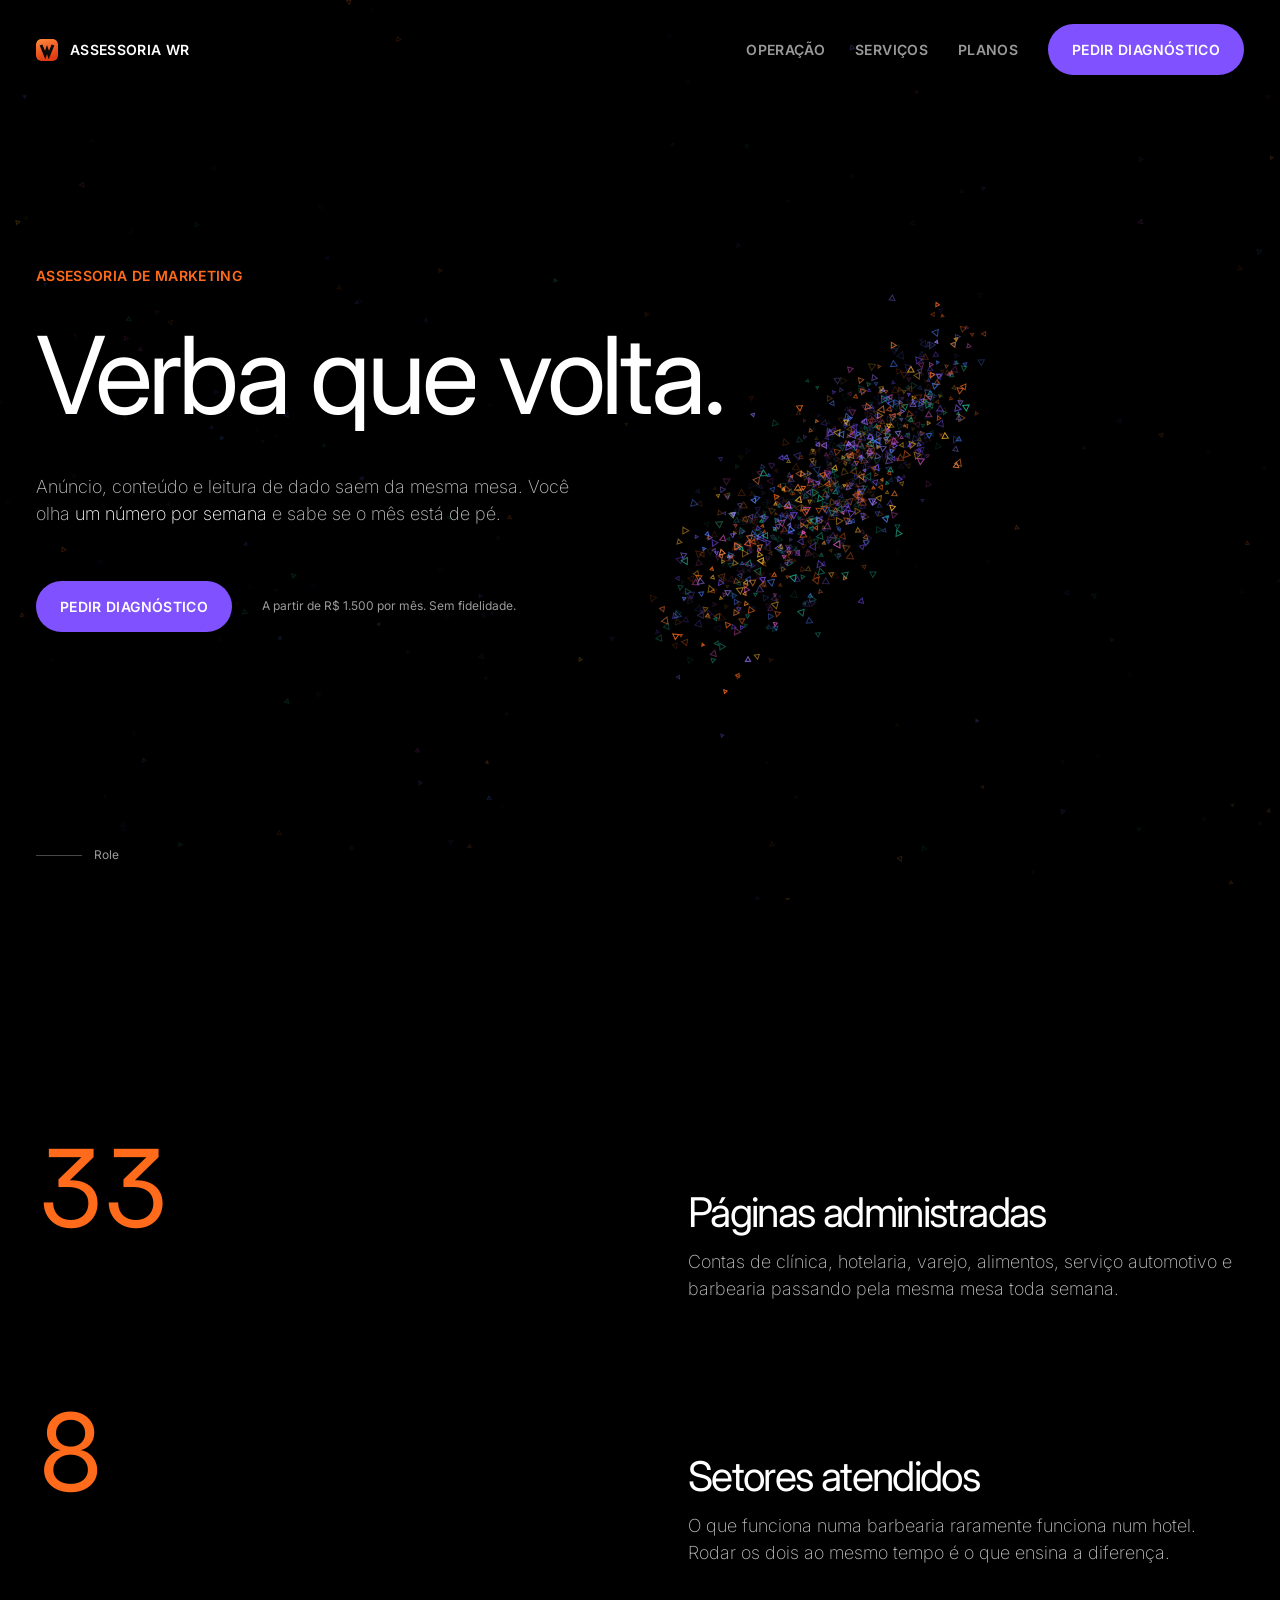
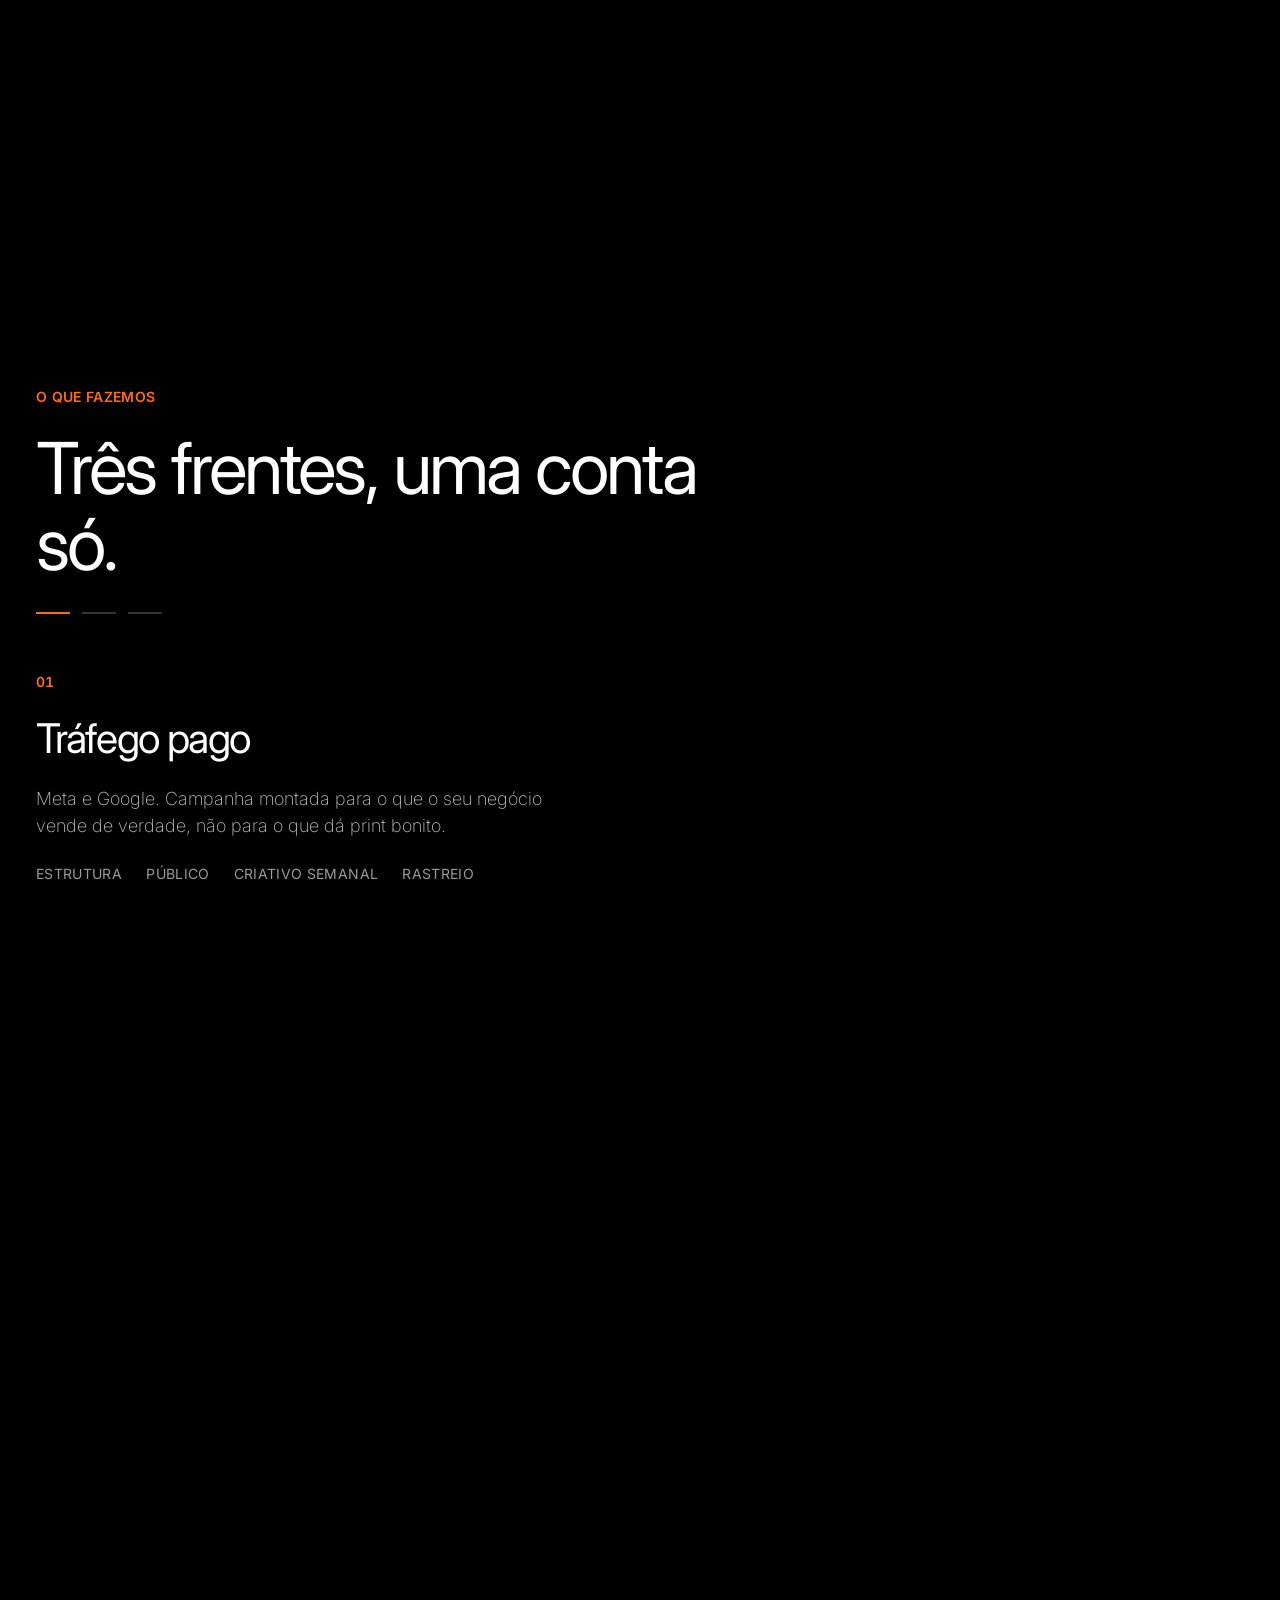
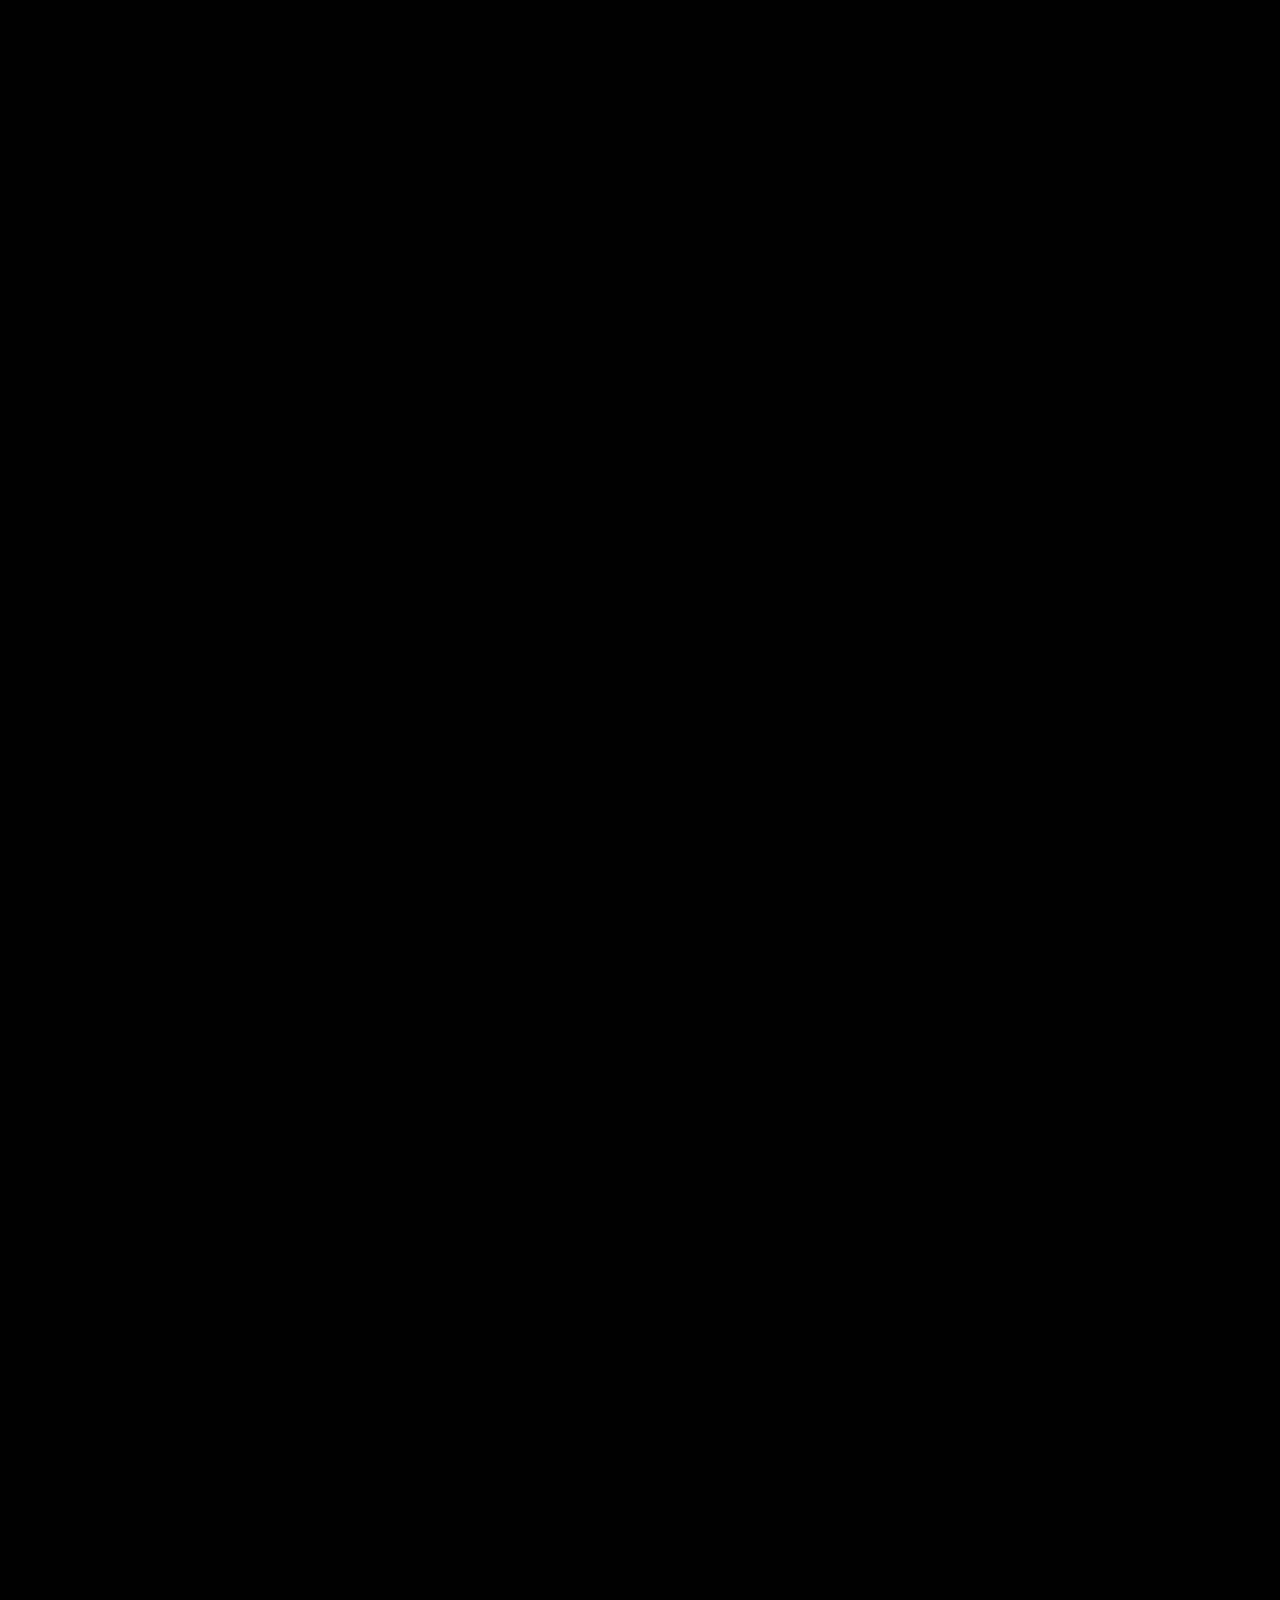
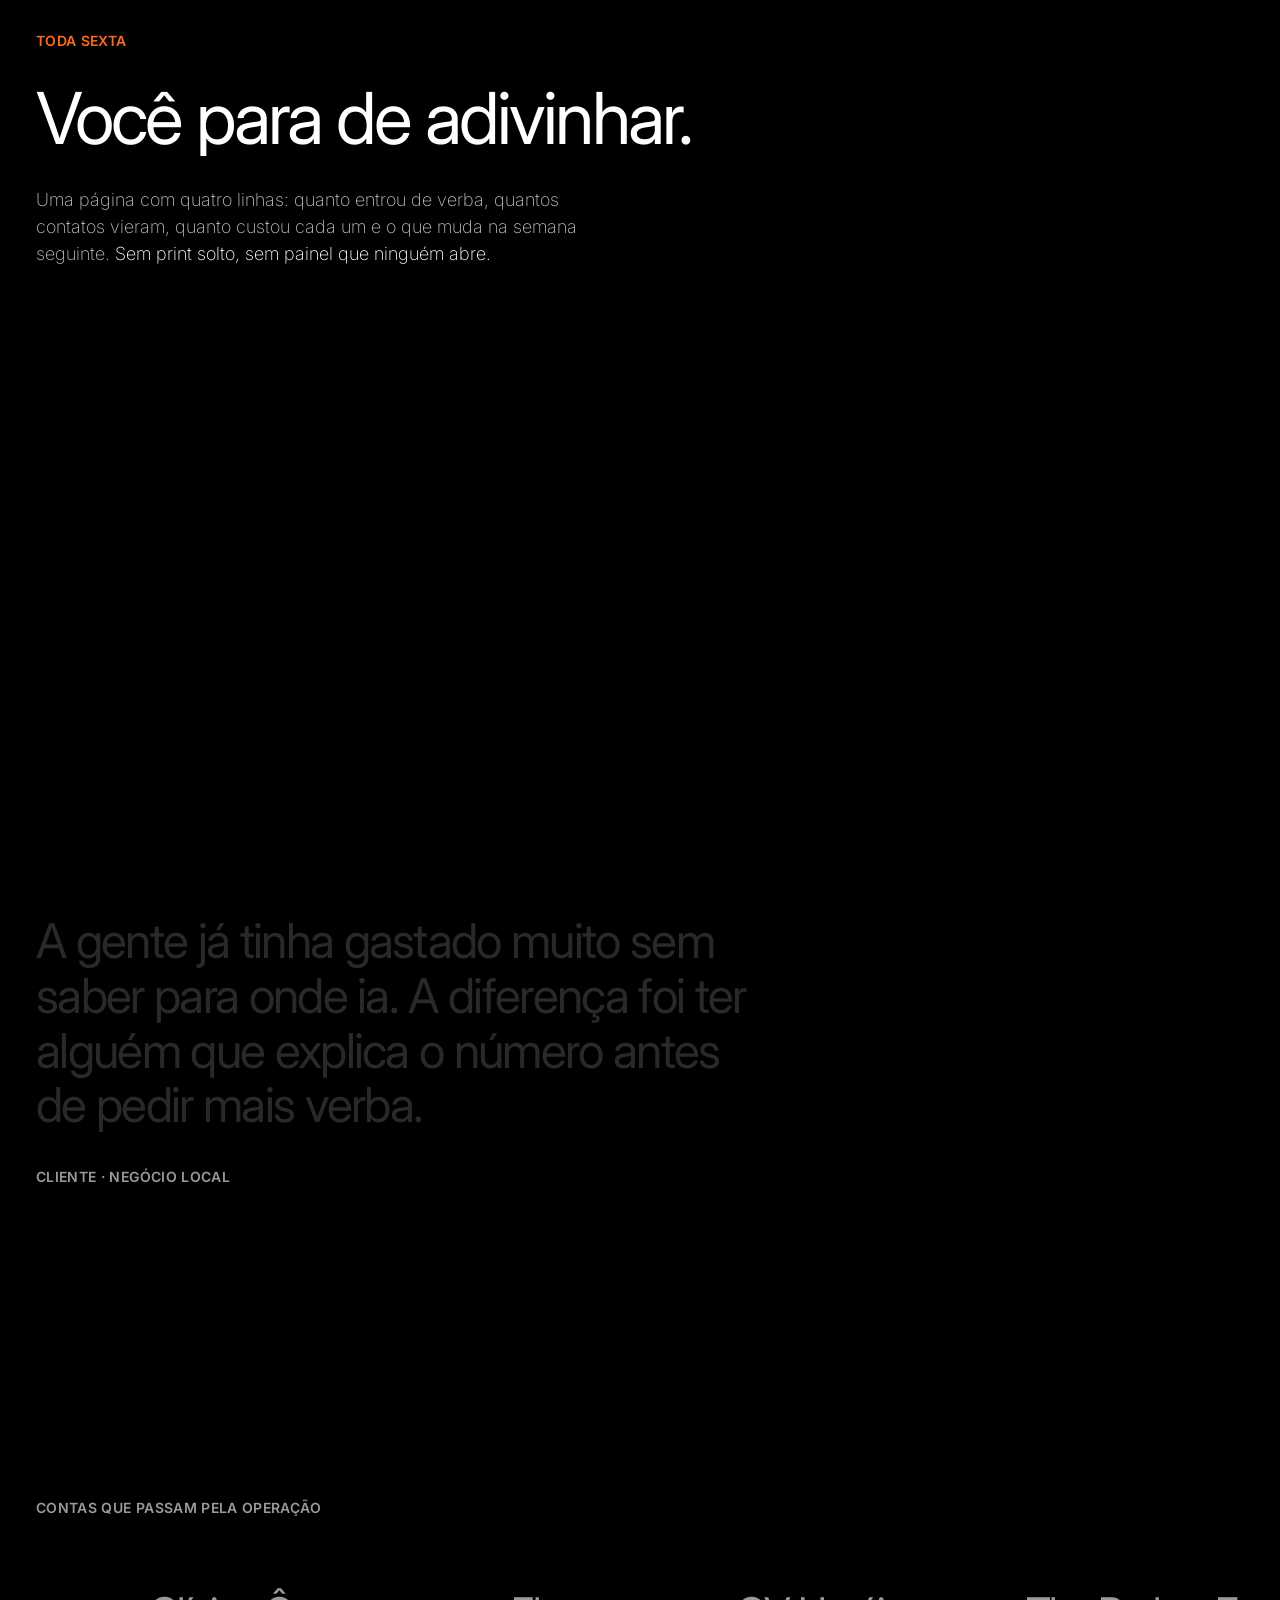
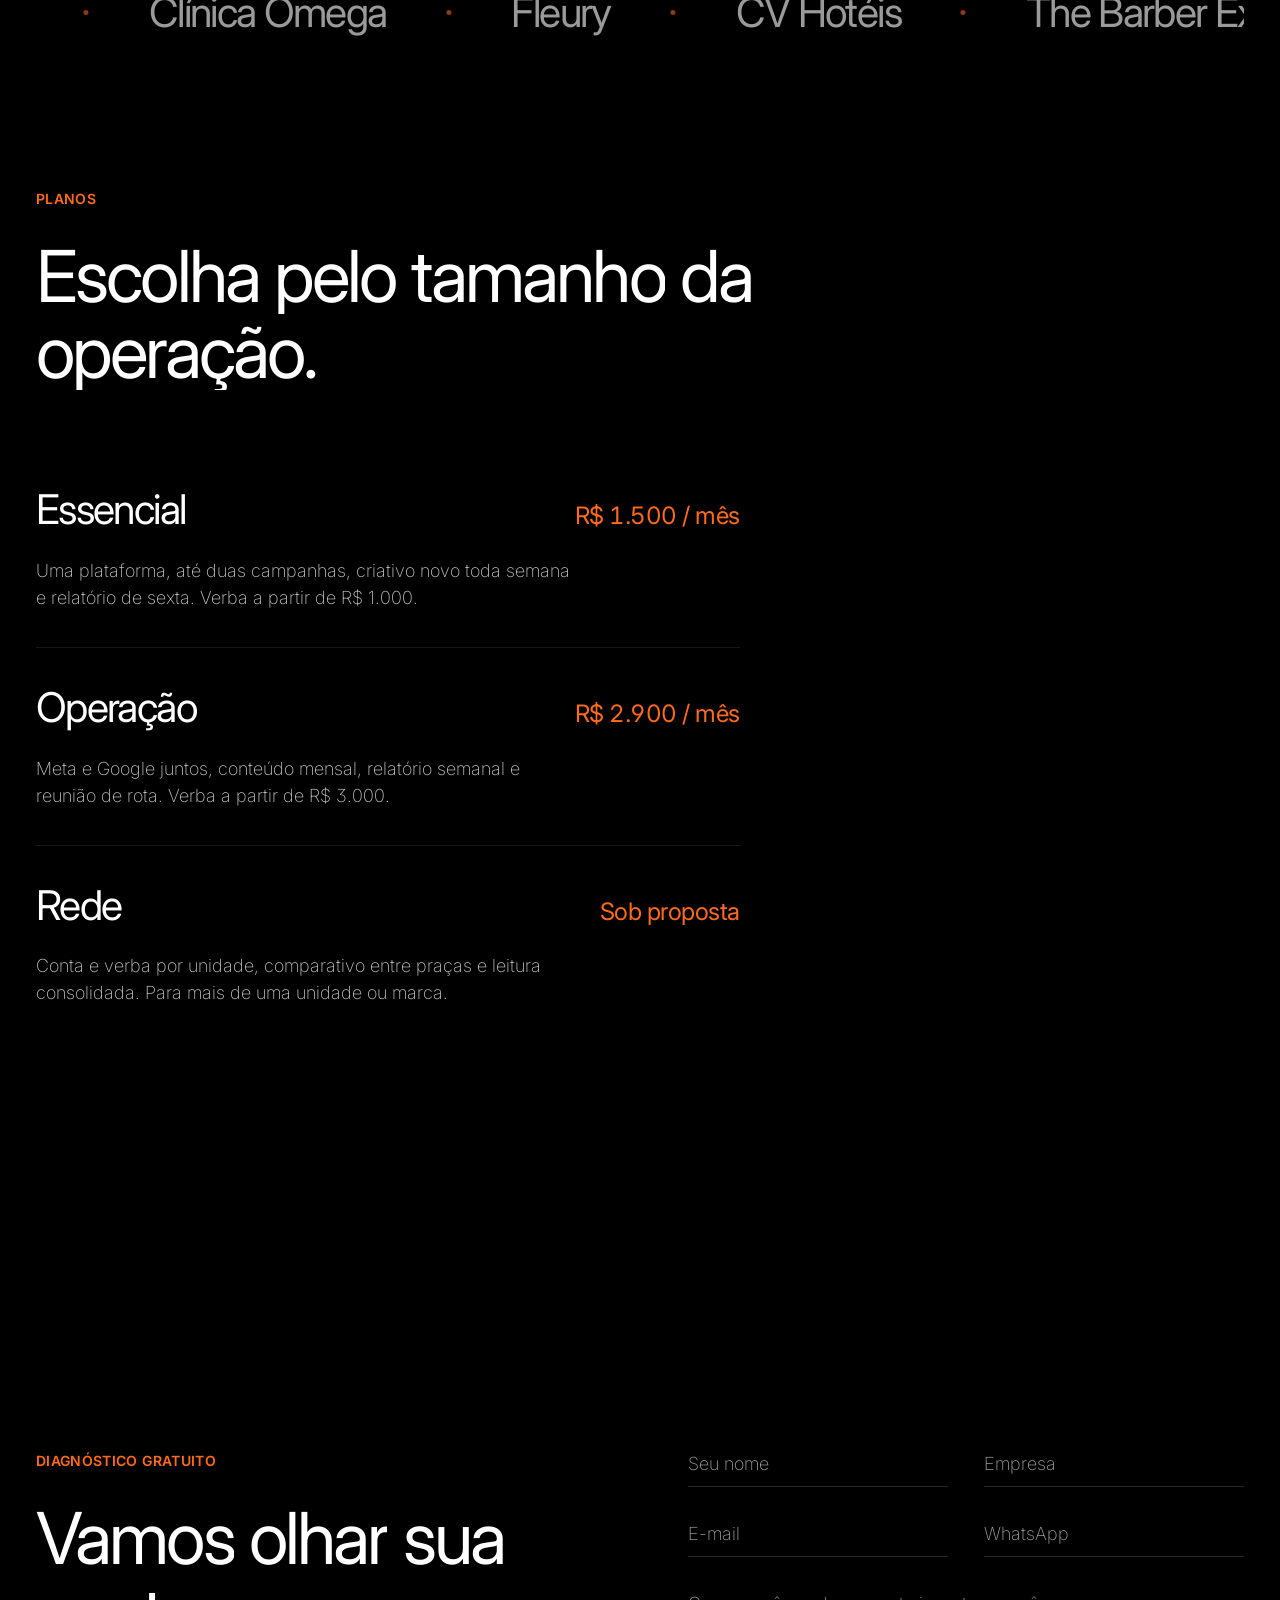
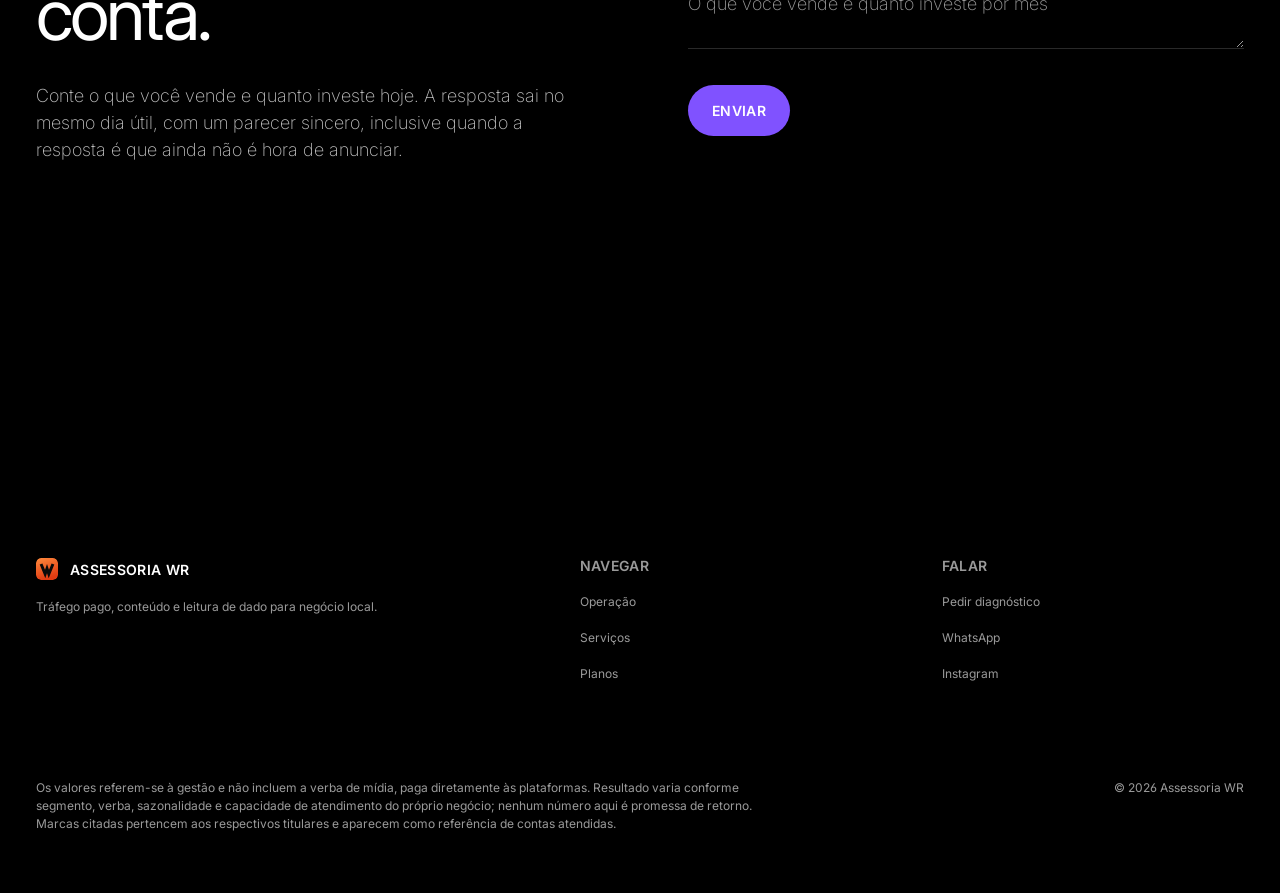
==== commit f89c08a1: "Transforma o site numa cena continua guiada pela rolagem A pagina deixa de ser uma pilha de secoes. " ====
--- a/site/index.html
+++ b/site/index.html
@@ -4,7 +4,7 @@
 <meta charset="utf-8">
 <meta name="viewport" content="width=device-width, initial-scale=1">
 <title>Assessoria WR — verba que volta</title>
-<meta name="description" content="Assessoria de marketing para negócio local: tráfego pago, conteúdo e um relatório por semana. A operação que já cuida de dezenas de contas de anúncio.">
+<meta name="description" content="Assessoria de marketing para negócio local: tráfego pago, conteúdo e um relatório por semana.">
 <meta name="theme-color" content="#000000">
 <meta property="og:title" content="Assessoria WR — verba que volta">
 <meta property="og:description" content="Tráfego pago, conteúdo e um relatório por semana para negócio local.">
@@ -16,26 +16,33 @@
 </head>
 <body>
 
-<header class="nav">
+<div class="progresso" id="progresso" aria-hidden="true"></div>
+
+<!-- a constelação vive atrás da página inteira e muda de forma conforme a rolagem -->
+<div class="ceu" aria-hidden="true"><canvas id="ceu"></canvas></div>
+
+<div class="conteudo">
+
+<header class="nav" id="nav">
   <div class="nav__inner">
     <a class="logo" href="#topo" aria-label="Assessoria WR, ir para o topo">
-      <svg class="logo__mark" viewBox="0 0 18 18" aria-hidden="true">
+      <svg class="logo__mark" viewBox="0 0 48 48" aria-hidden="true">
         <defs>
-          <linearGradient id="mark" x1="0" y1="0" x2="1" y2="1">
-            <stop offset="0" stop-color="#8052ff"/>
-            <stop offset="1" stop-color="#15846e"/>
+          <linearGradient id="brasa" x1="0" y1="0" x2="0.35" y2="1">
+            <stop offset="0" stop-color="#ff8a3d"/>
+            <stop offset="1" stop-color="#e03b12"/>
           </linearGradient>
         </defs>
-        <path d="M9 0 18 18H0Z" fill="url(#mark)"/>
+        <rect width="48" height="48" rx="11" fill="url(#brasa)"/>
+        <path d="M11 13 20 35 24 23 28 35 37 13" fill="none" stroke="#0a0a0a" stroke-width="6.4" stroke-linejoin="miter"/>
       </svg>
       <span class="logo__word">Assessoria WR</span>
     </a>
 
     <nav class="nav__links" id="navLinks">
+      <a class="ghost" href="#operacao">Operação</a>
       <a class="ghost" href="#servicos">Serviços</a>
-      <a class="ghost" href="#metodo">Método</a>
       <a class="ghost" href="#planos">Planos</a>
-      <a class="ghost" href="#duvidas">Dúvidas</a>
       <a class="pill" href="#contato">Pedir diagnóstico</a>
     </nav>
 
@@ -47,312 +54,156 @@
 
 <main id="topo">
 
-  <!-- hero -->
-  <section class="section hero">
+  <!-- ato 1 — a promessa. a constelação sobe como uma curva -->
+  <section class="cena hero" data-forma="curva" style="position:relative">
     <div class="wrap hero__grid">
-      <div class="hero__text">
-        <p class="t-label t-label--amber">Assessoria de marketing</p>
-        <h1 class="t-display">Verba que volta.</h1>
-        <p class="t-body">Anúncio, conteúdo e leitura de dado saem da mesma mesa. Você olha <em>um número por semana</em> e sabe se o mês está de pé.</p>
+      <p class="t-label t-label--ember sobe">Assessoria de marketing</p>
+      <h1 class="t-display revela" data-revelar>Verba que volta.</h1>
+      <p class="t-body sobe sobe--2">Anúncio, conteúdo e leitura de dado saem da mesma mesa. Você olha <em>um número por semana</em> e sabe se o mês está de pé.</p>
+      <div class="hero__pe sobe sobe--3">
         <a class="pill" href="#contato">Pedir diagnóstico</a>
-        <p class="t-caption">Contratos a partir de R$ 1.500 por mês. Sem fidelidade.</p>
-      </div>
-      <div class="hero__stage">
-        <canvas data-constelacao="curva" aria-label="Constelação de partículas formando uma curva de crescimento" role="img"></canvas>
-      </div>
-    </div>
-  </section>
-
-  <!-- números -->
-  <section class="section">
-    <div class="wrap figures rise">
-      <div class="figure">
-        <p class="figure__n">33</p>
-        <p class="t-label">Páginas administradas</p>
-      </div>
-      <div class="figure">
-        <p class="figure__n">8</p>
-        <p class="t-label">Setores atendidos</p>
-      </div>
-      <div class="figure">
-        <p class="figure__n">1</p>
-        <p class="t-label">Relatório por semana, sempre</p>
-      </div>
-    </div>
-  </section>
-
-  <!-- serviços -->
-  <section class="section" id="servicos">
+        <span class="t-caption">A partir de R$ 1.500 por mês. Sem fidelidade.</span>
+      </div>
+    </div>
+    <div class="rolar" aria-hidden="true">
+      <span class="rolar__fio"></span>
+      <span class="t-caption">Role</span>
+    </div>
+  </section>
+
+  <!-- ato 2 — a escala. dois números, só os que provam -->
+  <section class="cena" id="operacao" data-forma="dispersa">
+    <div class="wrap numeros">
+      <article class="numero sobe">
+        <p class="t-display numero__v" data-contar="33">0</p>
+        <div class="numero__t">
+          <p class="t-hsm">Páginas administradas</p>
+          <p class="t-body">Contas de clínica, hotelaria, varejo, alimentos, serviço automotivo e barbearia passando pela mesma mesa toda semana.</p>
+        </div>
+      </article>
+
+      <article class="numero sobe">
+        <p class="t-display numero__v" data-contar="8">0</p>
+        <div class="numero__t">
+          <p class="t-hsm">Setores atendidos</p>
+          <p class="t-body">O que funciona numa barbearia raramente funciona num hotel. Rodar os dois ao mesmo tempo é o que ensina a diferença.</p>
+        </div>
+      </article>
+    </div>
+  </section>
+
+  <!-- ato 3 — o que fazemos. a marca se monta enquanto os passos avançam -->
+  <section class="palco" id="servicos" data-forma="marca" data-passos="3">
+    <div class="palco__fixo">
+      <div class="palco__grid">
+        <div class="palco__lado">
+          <p class="t-label t-label--ember">O que fazemos</p>
+          <h2 class="t-hlg">Três frentes, uma conta só.</h2>
+          <div class="indice" id="indice" aria-hidden="true"><span></span><span></span><span></span></div>
+
+          <div class="passos" id="passos">
+          <article class="passo is-active">
+            <p class="t-label passo__n">01</p>
+            <h3 class="t-hsm">Tráfego pago</h3>
+            <p class="t-body">Meta e Google. Campanha montada para o que o seu negócio vende de verdade, não para o que dá print bonito.</p>
+            <ul class="passo__lista">
+              <li>Estrutura</li><li>Público</li><li>Criativo semanal</li><li>Rastreio</li>
+            </ul>
+          </article>
+
+          <article class="passo">
+            <p class="t-label passo__n">02</p>
+            <h3 class="t-hsm">Conteúdo e social</h3>
+            <p class="t-body">Perfil que sustenta o anúncio. Quem clica no seu link encontra uma página que responde às dúvidas antes de você.</p>
+            <ul class="passo__lista">
+              <li>Calendário</li><li>Carrossel</li><li>Reels</li><li>Direct</li>
+            </ul>
+          </article>
+
+          <article class="passo">
+            <p class="t-label passo__n">03</p>
+            <h3 class="t-hsm">Estratégia e dados</h3>
+            <p class="t-body">A parte que quase ninguém entrega: alguém olhando o número e dizendo, em português, o que fazer com ele.</p>
+            <ul class="passo__lista">
+              <li>Diagnóstico</li><li>Meta de custo</li><li>Relatório</li><li>Rota mensal</li>
+            </ul>
+          </article>
+          </div>
+        </div>
+      </div>
+    </div>
+  </section>
+
+  <!-- ato 4 — o relatório. tudo converge para um ponto -->
+  <section class="cena" data-forma="orbita">
+    <div class="wrap stack">
+      <p class="t-label t-label--ember sobe">Toda sexta</p>
+      <h2 class="t-hlg limite-titulo revela" data-revelar>Você para de adivinhar.</h2>
+      <p class="t-body sobe sobe--2">Uma página com quatro linhas: quanto entrou de verba, quantos contatos vieram, quanto custou cada um e o que muda na semana seguinte. <em>Sem print solto, sem painel que ninguém abre.</em></p>
+    </div>
+  </section>
+
+  <!-- ato 5 — a fala do cliente, iluminada palavra a palavra -->
+  <section class="cena" data-forma="onda">
     <div class="wrap">
-      <div class="opener">
-        <p class="t-label t-label--amber">O que fazemos</p>
-        <h2 class="t-hlg">Três frentes, uma conta só.</h2>
-      </div>
-
-      <div class="rows">
-        <article class="row rise">
-          <div class="row__head">
-            <h3 class="t-hsm">Tráfego pago</h3>
-          </div>
-          <div class="row__body">
-            <p class="t-body">Meta e Google. Campanha montada para o que o seu negócio vende de verdade, não para o que dá print bonito.</p>
-            <ul class="plain">
-              <li>Estrutura de campanha e público</li>
-              <li>Criativo testado toda semana</li>
-              <li>Pixel, conversão e rastreio</li>
-              <li>Ajuste de verba por resultado</li>
-            </ul>
-          </div>
+      <blockquote class="t-h destaque limite-titulo" data-destacar>A gente já tinha gastado muito sem saber para onde ia. A diferença foi ter alguém que explica o número antes de pedir mais verba.</blockquote>
+      <p class="t-label" style="margin-top:36px">Cliente · negócio local</p>
+    </div>
+  </section>
+
+  <!-- letreiro -->
+  <section class="cena cena--auto" style="padding-top:0;padding-bottom:0">
+    <div style="width:100%">
+      <div class="wrap" style="padding-bottom:36px"><p class="t-label">Contas que passam pela operação</p></div>
+      <div class="letreiro">
+        <ul class="letreiro__trilho t-hsm" id="trilho">
+          <li>WIND Company</li><li>Clínica Ômega</li><li>Fleury</li><li>CV Hotéis</li>
+          <li>The Barber Exclusive</li><li>Ideal Alimentos</li><li>Berg Pneus</li><li>Topmake</li>
+        </ul>
+      </div>
+    </div>
+  </section>
+
+  <!-- ato 6 — planos, em linha, não em tabela -->
+  <section class="cena" id="planos" data-forma="grade">
+    <div class="wrap stack-l">
+      <div class="stack">
+        <p class="t-label t-label--ember sobe">Planos</p>
+        <h2 class="t-hlg limite-titulo revela" data-revelar>Escolha pelo tamanho da operação.</h2>
+      </div>
+
+      <div class="sobe planos">
+        <article class="plano">
+          <h3 class="t-hsm">Essencial</h3>
+          <p class="t-h2xs plano__preco">R$ 1.500 / mês</p>
+          <p class="t-body plano__d">Uma plataforma, até duas campanhas, criativo novo toda semana e relatório de sexta. Verba a partir de R$ 1.000.</p>
         </article>
 
-        <article class="row rise">
-          <div class="row__head">
-            <h3 class="t-hsm">Conteúdo e social</h3>
-          </div>
-          <div class="row__body">
-            <p class="t-body">Perfil que sustenta o anúncio. Quem clica no seu link encontra uma página que responde às dúvidas antes de você.</p>
-            <ul class="plain">
-              <li>Calendário mensal de posts</li>
-              <li>Carrossel, reels e stories</li>
-              <li>Roteiro pronto para gravar</li>
-              <li>Resposta de comentário e direct</li>
-            </ul>
-          </div>
+        <article class="plano">
+          <h3 class="t-hsm">Operação</h3>
+          <p class="t-h2xs plano__preco">R$ 2.900 / mês</p>
+          <p class="t-body plano__d">Meta e Google juntos, conteúdo mensal, relatório semanal e reunião de rota. Verba a partir de R$ 3.000.</p>
         </article>
 
-        <article class="row rise">
-          <div class="row__head">
-            <h3 class="t-hsm">Estratégia e dados</h3>
-          </div>
-          <div class="row__body">
-            <p class="t-body">A parte que quase ninguém entrega: alguém olhando o número e dizendo, em português, o que fazer com ele.</p>
-            <ul class="plain">
-              <li>Diagnóstico inicial da conta</li>
-              <li>Meta de custo por lead e por venda</li>
-              <li>Relatório semanal de uma página</li>
-              <li>Reunião mensal de rota</li>
-            </ul>
-          </div>
+        <article class="plano">
+          <h3 class="t-hsm">Rede</h3>
+          <p class="t-h2xs plano__preco">Sob proposta</p>
+          <p class="t-body plano__d">Conta e verba por unidade, comparativo entre praças e leitura consolidada. Para mais de uma unidade ou marca.</p>
         </article>
       </div>
     </div>
   </section>
 
-  <!-- o relatório -->
-  <section class="section">
-    <div class="wrap duo duo--flip rise">
-      <div class="hero__stage">
-        <canvas data-constelacao="orbita" aria-label="Constelação de partículas convergindo para um ponto" role="img"></canvas>
-      </div>
+  <!-- ato 7 — o convite -->
+  <section class="cena" id="contato" data-forma="ponto">
+    <div class="wrap duo duo--start">
       <div class="stack">
-        <p class="t-label t-label--amber">Toda sexta</p>
-        <h2 class="t-hlg">Você para de adivinhar.</h2>
-        <p class="t-body">Uma página com quatro linhas: quanto entrou de verba, quantos contatos vieram, quanto custou cada um e o que muda na semana seguinte. <em>Sem print solto, sem painel que ninguém abre.</em></p>
-        <a class="ghost amber-link" href="#contato">Ver um relatório de exemplo</a>
-      </div>
-    </div>
-  </section>
-
-  <!-- método -->
-  <section class="section" id="metodo">
-    <div class="wrap">
-      <div class="opener">
-        <p class="t-label t-label--amber">Como começa</p>
-        <h2 class="t-hlg">Duas semanas até a primeira campanha no ar.</h2>
-      </div>
-
-      <div class="rows">
-        <article class="row rise">
-          <div class="row__head">
-            <p class="t-label step__n">Etapa 01</p>
-            <h3 class="t-hsm">Diagnóstico</h3>
-          </div>
-          <div class="row__body">
-            <p class="t-body">Quarenta minutos de conversa e uma olhada na conta que você já tem. Você sai com um parecer, mesmo que não feche.</p>
-          </div>
-        </article>
-
-        <article class="row rise">
-          <div class="row__head">
-            <p class="t-label step__n">Etapa 02</p>
-            <h3 class="t-hsm">Plano</h3>
-          </div>
-          <div class="row__body">
-            <p class="t-body">Meta de custo por contato, verba sugerida e o que precisa existir antes de subir campanha.</p>
-          </div>
-        </article>
-
-        <article class="row rise">
-          <div class="row__head">
-            <p class="t-label step__n">Etapa 03</p>
-            <h3 class="t-hsm">No ar</h3>
-          </div>
-          <div class="row__body">
-            <p class="t-body">Estrutura montada, rastreio conferido, primeiros criativos publicados e leitura diária na primeira semana.</p>
-          </div>
-        </article>
-
-        <article class="row rise">
-          <div class="row__head">
-            <p class="t-label step__n">Etapa 04</p>
-            <h3 class="t-hsm">Rotina</h3>
-          </div>
-          <div class="row__body">
-            <p class="t-body">Relatório toda sexta, criativo novo toda semana e reunião de rota uma vez por mês.</p>
-          </div>
-        </article>
-      </div>
-    </div>
-  </section>
-
-  <!-- planos -->
-  <section class="section" id="planos">
-    <div class="wrap">
-      <div class="opener">
-        <p class="t-label t-label--amber">Planos</p>
-        <h2 class="t-hlg">Escolha pelo tamanho da operação.</h2>
-      </div>
-
-      <div class="rows">
-        <article class="row rise">
-          <div class="row__head">
-            <h3 class="t-hsm">Essencial</h3>
-            <p class="t-h2xs preco">R$ 1.500 por mês</p>
-          </div>
-          <div class="row__body">
-            <p class="t-body">Para quem está começando a anunciar e precisa de estrutura certa desde o primeiro real. Verba a partir de R$ 1.000.</p>
-            <ul class="plain">
-              <li>Uma plataforma, Meta ou Google</li>
-              <li>Até duas campanhas ativas</li>
-              <li>Criativo novo toda semana</li>
-              <li>Relatório semanal</li>
-            </ul>
-          </div>
-        </article>
-
-        <article class="row rise">
-          <div class="row__head">
-            <h3 class="t-hsm">Operação</h3>
-            <p class="t-h2xs preco">R$ 2.900 por mês</p>
-          </div>
-          <div class="row__body">
-            <p class="t-body">Para quem já vende pelo digital e quer previsibilidade de agenda todo mês. Verba a partir de R$ 3.000.</p>
-            <ul class="plain">
-              <li>Meta e Google juntos</li>
-              <li>Campanhas sem limite de estrutura</li>
-              <li>Doze posts e quatro reels por mês</li>
-              <li>Relatório semanal e reunião mensal</li>
-            </ul>
-          </div>
-        </article>
-
-        <article class="row rise">
-          <div class="row__head">
-            <h3 class="t-hsm">Rede</h3>
-            <p class="t-h2xs preco">Sob proposta</p>
-          </div>
-          <div class="row__body">
-            <p class="t-body">Para quem tem mais de uma unidade, mais de uma marca ou verba acima de R$ 15 mil por mês.</p>
-            <ul class="plain">
-              <li>Conta e verba por unidade</li>
-              <li>Comparativo entre praças</li>
-              <li>Conteúdo por unidade</li>
-              <li>Leitura consolidada da rede</li>
-            </ul>
-          </div>
-        </article>
-      </div>
-    </div>
-  </section>
-
-  <!-- prova -->
-  <section class="section">
-    <div class="wrap stack-l">
-      <div>
-        <blockquote class="t-h quote" data-slide>“A gente já tinha gastado muito sem saber para onde ia. A diferença foi ter alguém que explica o número antes de pedir mais verba.”</blockquote>
-        <blockquote class="t-h quote" data-slide hidden>“O relatório de sexta virou a reunião da nossa semana. Em três meses a agenda parou de ter buraco no meio do mês.”</blockquote>
-        <blockquote class="t-h quote" data-slide hidden>“Perfil e anúncio passaram a falar a mesma língua. O cliente chega no direct já sabendo o que a gente faz.”</blockquote>
-        <div class="dots" id="dots" role="tablist" aria-label="Depoimentos"></div>
-      </div>
-
-      <div class="stack">
-        <p class="t-label">Contas que passam pela operação</p>
-        <ul class="clients t-h2xs">
-          <li>WIND Company</li>
-          <li>Clínica Ômega</li>
-          <li>Fleury</li>
-          <li>CV Hotéis</li>
-          <li>The Barber Exclusive</li>
-          <li>Ideal Alimentos</li>
-          <li>Berg Pneus</li>
-          <li>Topmake</li>
-        </ul>
-      </div>
-    </div>
-  </section>
-
-  <!-- dúvidas -->
-  <section class="section" id="duvidas">
-    <div class="wrap duo duo--text">
-      <div class="opener">
-        <p class="t-label t-label--amber">Dúvidas honestas</p>
-        <h2 class="t-hlg">O que perguntam antes de fechar.</h2>
-      </div>
-
-      <div class="faq">
-        <div class="faq__item">
-          <button class="faq__q t-h2xs" type="button">
-            <svg class="faq__mark" viewBox="0 0 10 12" fill="currentColor" aria-hidden="true"><path d="M0 0 10 6 0 12Z"/></svg>
-            <span>Em quanto tempo eu vejo resultado?</span>
-          </button>
-          <div class="faq__a"><p class="t-body">Contato costuma aparecer na primeira semana. Custo estável, que é o que interessa, leva de trinta a sessenta dias: antes disso a campanha ainda está aprendendo com dado seu.</p></div>
-        </div>
-
-        <div class="faq__item">
-          <button class="faq__q t-h2xs" type="button">
-            <svg class="faq__mark" viewBox="0 0 10 12" fill="currentColor" aria-hidden="true"><path d="M0 0 10 6 0 12Z"/></svg>
-            <span>Tem fidelidade?</span>
-          </button>
-          <div class="faq__a"><p class="t-body">Não. O pedido é de noventa dias como janela justa de avaliação, porque abaixo disso não dá para separar resultado de sorte. Querendo sair antes, sai: a conta e os dados são seus.</p></div>
-        </div>
-
-        <div class="faq__item">
-          <button class="faq__q t-h2xs" type="button">
-            <svg class="faq__mark" viewBox="0 0 10 12" fill="currentColor" aria-hidden="true"><path d="M0 0 10 6 0 12Z"/></svg>
-            <span>A verba de anúncio está incluída?</span>
-          </button>
-          <div class="faq__a"><p class="t-body">Não. O valor do plano é a gestão. A verba é paga direto na plataforma, no seu cartão, e você vê cada centavo dela no gerenciador.</p></div>
-        </div>
-
-        <div class="faq__item">
-          <button class="faq__q t-h2xs" type="button">
-            <svg class="faq__mark" viewBox="0 0 10 12" fill="currentColor" aria-hidden="true"><path d="M0 0 10 6 0 12Z"/></svg>
-            <span>Quem fica dono da conta?</span>
-          </button>
-          <div class="faq__a"><p class="t-body">Você, sempre. Entramos como parceiro, com acesso que dá para remover a qualquer momento. Nada de campanha rodando em gerenciador que você não controla.</p></div>
-        </div>
-
-        <div class="faq__item">
-          <button class="faq__q t-h2xs" type="button">
-            <svg class="faq__mark" viewBox="0 0 10 12" fill="currentColor" aria-hidden="true"><path d="M0 0 10 6 0 12Z"/></svg>
-            <span>Atendem qualquer segmento?</span>
-          </button>
-          <div class="faq__a"><p class="t-body">Negócio local com atendimento presencial ou venda direta é onde a operação tem repertório: clínica, hotelaria, varejo, alimentação, serviço automotivo e beleza. Fora disso, a gente diz antes de aceitar.</p></div>
-        </div>
-      </div>
-    </div>
-  </section>
-
-  <!-- contato -->
-  <section class="section" id="contato">
-    <div class="wrap duo duo--text">
-      <div class="stack">
-        <p class="t-label t-label--amber">Diagnóstico gratuito</p>
-        <h2 class="t-hlg">Vamos olhar sua conta.</h2>
-        <p class="t-body">Conte o que você vende e quanto investe hoje. A resposta sai no mesmo dia útil, com um parecer sincero, inclusive quando a resposta é que ainda não é hora de anunciar.</p>
-      </div>
-
-      <form class="form" id="form" novalidate>
+        <p class="t-label t-label--ember sobe">Diagnóstico gratuito</p>
+        <h2 class="t-hlg revela" data-revelar>Vamos olhar sua conta.</h2>
+        <p class="t-body sobe sobe--2">Conte o que você vende e quanto investe hoje. A resposta sai no mesmo dia útil, com um parecer sincero, inclusive quando a resposta é que ainda não é hora de anunciar.</p>
+      </div>
+
+      <form class="form sobe sobe--2" id="form" novalidate>
         <div class="form__pair">
           <input class="input" type="text" name="nome" placeholder="Seu nome" autocomplete="name">
           <input class="input" type="text" name="empresa" placeholder="Empresa" autocomplete="organization">
@@ -375,20 +226,20 @@
     <div class="footer__grid">
       <div class="footer__col">
         <a class="logo" href="#topo" aria-label="Assessoria WR">
-          <svg class="logo__mark" viewBox="0 0 18 18" aria-hidden="true"><path d="M9 0 18 18H0Z" fill="url(#mark)"/></svg>
+          <svg class="logo__mark" viewBox="0 0 48 48" aria-hidden="true">
+            <rect width="48" height="48" rx="11" fill="url(#brasa)"/>
+            <path d="M11 13 20 35 24 23 28 35 37 13" fill="none" stroke="#0a0a0a" stroke-width="6.4" stroke-linejoin="miter"/>
+          </svg>
           <span class="logo__word">Assessoria WR</span>
         </a>
         <p class="t-caption">Tráfego pago, conteúdo e leitura de dado para negócio local.</p>
       </div>
-
       <div class="footer__col">
         <p class="t-label">Navegar</p>
+        <a class="t-caption" href="#operacao">Operação</a>
         <a class="t-caption" href="#servicos">Serviços</a>
-        <a class="t-caption" href="#metodo">Método</a>
         <a class="t-caption" href="#planos">Planos</a>
-        <a class="t-caption" href="#duvidas">Dúvidas</a>
-      </div>
-
+      </div>
       <div class="footer__col">
         <p class="t-label">Falar</p>
         <a class="t-caption" href="#contato">Pedir diagnóstico</a>
@@ -396,7 +247,6 @@
         <a class="t-caption" href="https://instagram.com/wallaceribas_" target="_blank" rel="noopener">Instagram</a>
       </div>
     </div>
-
     <div class="footer__legal">
       <p class="t-caption">Os valores referem-se à gestão e não incluem a verba de mídia, paga diretamente às plataformas. Resultado varia conforme segmento, verba, sazonalidade e capacidade de atendimento do próprio negócio; nenhum número aqui é promessa de retorno. Marcas citadas pertencem aos respectivos titulares e aparecem como referência de contas atendidas.</p>
       <p class="t-caption">© <span id="ano">2026</span> Assessoria WR</p>
@@ -404,6 +254,8 @@
   </div>
 </footer>
 
+</div>
+
 <script src="assets/app.js"></script>
 </body>
 </html>
--- a/site/assets/style.css
+++ b/site/assets/style.css
@@ -1,56 +1,42 @@
 /* =========================================================
-   Assessoria WR — sistema visual derivado de DESIGN_teste_2.md (Dala)
-   Preto puro como superfície única. Sem card, sem borda, sem sombra.
-   Hierarquia vem de ESCALA, nunca de peso: todo título é 400.
-
-   A ESCALA É FECHADA. Só existem oito degraus de texto, e nenhum
-   elemento da página usa tamanho fora desta lista:
-
-     .t-display   113px  400  -0.04em   título do hero
-     .t-hlg        78px  400  -0.04em   abertura de seção
-     .t-h          48px  400  -0.035em  citação, fecho
-     .t-hsm        42px  400  -0.04em   título de item
-     .t-h2xs       24px  400  -0.02em   pergunta, nome de cliente
-     .t-body       18px  200  normal    texto corrido
-     .t-label      14px  600  +0.35px   rótulo em caixa alta
-     .t-caption    12px  400  normal    letra miúda
-
-   O tracking é em em, não em px: assim a compressão acompanha o
-   tamanho quando o título encolhe no celular.
+   ASSESSORIA WR — sistema escuro
+   Base: DESIGN_teste_2.md (Dala). Acento trocado para o laranja
+   da marca, porque a identidade dele já é laranja e preto.
+
+   A ESCALA É FECHADA. Oito degraus, e nada fora deles:
+
+     .t-display   113px  400  -0.04em
+     .t-hlg        78px  400  -0.04em
+     .t-h          48px  400  -0.035em
+     .t-hsm        42px  400  -0.04em
+     .t-h2xs       24px  400  -0.02em
+     .t-body       18px  200
+     .t-label      14px  600  +0.35px  caixa alta
+     .t-caption    12px  400
+
+   Tracking em em, nunca em px: a compressão acompanha o tamanho.
    ========================================================= */
 
 :root {
-  /* Cores */
   --void: #000000;
   --bone: #ffffff;
   --ash: #9a9a9a;
   --mist: #bdbdbd;
-  --iris: #8052ff;
-  --saffron: #ffb829;
+  --iris: #8052ff;      /* ação: só botão preenchido */
+  --ember: #ff6b1a;     /* marca: rótulo, número, ênfase */
   --verdant: #15846e;
 
-  /* Tipografia */
   --font: 'Inter', ui-sans-serif, system-ui, -apple-system, BlinkMacSystemFont, "Segoe UI", Roboto, sans-serif;
 
-  /* Espaço — base 6px */
-  --s6: 6px;
-  --s12: 12px;
-  --s18: 18px;
-  --s24: 24px;
-  --s30: 30px;
-  --s36: 36px;
-  --s60: 60px;
-  --s96: 96px;
-  --s120: 120px;
-
-  /* Layout */
+  --s6: 6px;   --s12: 12px; --s18: 18px; --s24: 24px;
+  --s30: 30px; --s36: 36px; --s60: 60px; --s96: 96px; --s120: 120px;
+
   --max: 1280px;
   --gutter: var(--s36);
   --col-gap: var(--s96);
 
-  /* Raio */
   --r-pill: 9999px;
-  --r-24: 24px;
+  --curva: cubic-bezier(.22,.68,.24,1);
 }
 
 *, *::before, *::after { box-sizing: border-box; }
@@ -70,246 +56,192 @@
   overflow-x: hidden;
 }
 
-h1, h2, h3, h4, p, figure, blockquote { margin: 0; }
-ul, ol { margin: 0; padding: 0; list-style: none; }
+h1, h2, h3, p, figure, blockquote { margin: 0; }
+ul { margin: 0; padding: 0; list-style: none; }
 a { color: inherit; text-decoration: none; }
 canvas { display: block; }
-::selection { background: var(--iris); color: var(--bone); }
-
-:focus-visible { outline: 2px solid var(--saffron); outline-offset: 4px; }
+::selection { background: var(--ember); color: var(--void); }
+:focus-visible { outline: 2px solid var(--ember); outline-offset: 6px; }
 
 /* ---------------- escala de tipo ---------------- */
 
-.t-display {
-  font-size: clamp(46px, 8.4vw, 113px);
-  font-weight: 400;
-  line-height: 1.05;
-  letter-spacing: -0.04em;
-  text-wrap: balance;
-}
-
-.t-hlg {
-  font-size: clamp(38px, 5.6vw, 78px);
-  font-weight: 400;
-  line-height: 1.08;
-  letter-spacing: -0.04em;
-  text-wrap: balance;
-}
-
-.t-h {
-  font-size: clamp(30px, 3.8vw, 48px);
-  font-weight: 400;
-  line-height: 1.12;
-  letter-spacing: -0.035em;
-  text-wrap: balance;
-}
-
-.t-hsm {
-  font-size: clamp(28px, 3.2vw, 42px);
-  font-weight: 400;
-  line-height: 1.14;
-  letter-spacing: -0.04em;
-}
-
-.t-h2xs {
-  font-size: 24px;
-  font-weight: 400;
-  line-height: 1.25;
-  letter-spacing: -0.02em;
-}
-
-.t-body {
-  font-size: 18px;
-  font-weight: 200;
-  line-height: 1.5;
-  color: var(--mist);
-  max-width: 34rem;
-}
+.t-display { font-size: clamp(46px, 8.4vw, 113px); font-weight: 400; line-height: 1.02; letter-spacing: -0.04em; }
+.t-hlg     { font-size: clamp(38px, 5.6vw, 78px);  font-weight: 400; line-height: 1.06; letter-spacing: -0.04em; }
+.t-h       { font-size: clamp(30px, 3.8vw, 48px);  font-weight: 400; line-height: 1.14; letter-spacing: -0.035em; }
+.t-hsm     { font-size: clamp(28px, 3.2vw, 42px);  font-weight: 400; line-height: 1.14; letter-spacing: -0.04em; }
+.t-h2xs    { font-size: 24px; font-weight: 400; line-height: 1.25; letter-spacing: -0.02em; }
+
+.t-body    { font-size: 18px; font-weight: 200; line-height: 1.5; color: var(--mist); max-width: 34rem; }
 .t-body em { font-style: normal; color: var(--bone); }
 
-.t-label {
-  font-size: 14px;
-  font-weight: 600;
-  line-height: 1.2;
-  letter-spacing: 0.35px;
-  text-transform: uppercase;
-  color: var(--ash);
-}
-.t-label--amber { color: var(--saffron); }
-.t-label--iris  { color: var(--iris); }
-
-.t-caption {
-  font-size: 12px;
-  font-weight: 400;
-  line-height: 1.5;
-  color: var(--ash);
+.t-label   { font-size: 14px; font-weight: 600; line-height: 1.2; letter-spacing: 0.35px; text-transform: uppercase; color: var(--ash); }
+.t-label--ember { color: var(--ember); }
+
+.t-caption { font-size: 12px; font-weight: 400; line-height: 1.5; color: var(--ash); }
+
+/* ---------------- palco: a constelação fica atrás de tudo ---------------- */
+
+.ceu { position: fixed; inset: 0; z-index: 0; pointer-events: none; }
+.ceu canvas { width: 100%; height: 100%; }
+
+.conteudo { position: relative; z-index: 1; }
+
+/* fio de progresso */
+.progresso {
+  position: fixed; top: 0; left: 0; height: 2px; width: 100%;
+  transform: scaleX(0); transform-origin: 0 50%;
+  background: var(--ember); z-index: 40;
 }
 
 /* ---------------- estrutura ---------------- */
 
-.section { padding: var(--s120) var(--gutter); }
+.cena { min-height: 100svh; display: flex; align-items: center; padding: var(--s120) var(--gutter); }
+.cena--auto { min-height: 0; }
 .wrap { width: 100%; max-width: var(--max); margin: 0 auto; }
-
-/* abertura de seção: rótulo + título, sempre com o mesmo respiro */
-.opener { display: flex; flex-direction: column; gap: var(--s30); max-width: min(100%, 46rem); }
-.opener + * { margin-top: var(--s96); }
-
-/* duas colunas assimétricas — o ritmo da referência */
-.duo {
-  display: grid;
-  grid-template-columns: 1fr 1fr;
-  gap: var(--col-gap);
-  align-items: center;
-}
-.duo--text { align-items: start; }
-.duo--flip > :first-child { order: 2; }
 
 .stack   { display: flex; flex-direction: column; gap: var(--s30); }
 .stack-l { display: flex; flex-direction: column; gap: var(--s60); }
-.rows    { display: flex; flex-direction: column; gap: var(--s96); }
-
-/* ---------------- botões e links ---------------- */
+
+.duo { display: grid; grid-template-columns: 1fr 1fr; gap: var(--col-gap); align-items: center; }
+.duo--start { align-items: start; }
+
+.limite-titulo { max-width: min(100%, 46rem); }
+
+/* ---------------- navegação ---------------- */
+
+.nav {
+  position: fixed; top: 0; left: 0; right: 0; z-index: 30;
+  padding: var(--s24) var(--gutter);
+  transition: background-color .4s ease, padding .4s ease;
+}
+.nav.is-baixo { background: rgba(0,0,0,.72); backdrop-filter: blur(14px); -webkit-backdrop-filter: blur(14px); padding-top: var(--s18); padding-bottom: var(--s18); }
+.nav__inner { max-width: var(--max); margin: 0 auto; display: flex; align-items: center; justify-content: space-between; gap: var(--s24); }
+
+.logo { display: flex; align-items: center; gap: var(--s12); }
+.logo__mark { width: 22px; height: 22px; border-radius: 5px; }
+.logo__word { font-size: 14px; font-weight: 600; letter-spacing: 0.35px; text-transform: uppercase; }
+
+.nav__links { display: flex; align-items: center; gap: var(--s30); }
+
+.ghost { font-size: 14px; font-weight: 600; letter-spacing: 0.35px; text-transform: uppercase; color: var(--ash); transition: color .3s ease; }
+.ghost:hover { color: var(--bone); }
+.ghost--ember { color: var(--ember); }
+.ghost--ember:hover { color: var(--bone); }
 
 .pill {
-  display: inline-flex;
-  align-items: center;
-  gap: var(--s12);
-  align-self: flex-start;
-  background: var(--iris);
-  color: var(--bone);
-  font-size: 14px;
-  font-weight: 600;
-  letter-spacing: 0.35px;
-  text-transform: uppercase;
-  padding: 15px 24px;
-  border: 0;
-  border-radius: var(--r-pill);
-  cursor: pointer;
-  transition: background-color .25s ease, transform .25s ease;
-}
-.pill:hover { background: #9268ff; }
-.pill:active { transform: translateY(1px); }
-
-.ghost {
-  align-self: flex-start;
-  font-size: 14px;
-  font-weight: 600;
-  letter-spacing: 0.35px;
-  text-transform: uppercase;
-  color: var(--ash);
-  transition: color .25s ease;
-}
-.ghost:hover { color: var(--bone); }
-
-.amber-link { color: var(--saffron); transition: opacity .25s ease; }
-.amber-link:hover { opacity: .7; }
-
-/* ---------------- navegação ---------------- */
-
-.nav {
-  position: sticky;
-  top: 0;
-  z-index: 20;
-  background: var(--void);
-  padding: var(--s24) var(--gutter);
-}
-.nav__inner {
-  max-width: var(--max);
-  margin: 0 auto;
-  display: flex;
-  align-items: center;
-  justify-content: space-between;
-  gap: var(--s24);
-}
-.logo { display: flex; align-items: center; gap: var(--s12); }
-.logo__mark { width: 18px; height: 18px; }
-.logo__word { font-size: 14px; font-weight: 600; letter-spacing: 0.35px; text-transform: uppercase; }
-
-.nav__links { display: flex; align-items: center; gap: var(--s30); }
-.nav__links .ghost { align-self: auto; }
+  display: inline-flex; align-items: center; align-self: flex-start;
+  background: var(--iris); color: var(--bone);
+  font: inherit; font-size: 14px; font-weight: 600; letter-spacing: 0.35px; text-transform: uppercase;
+  padding: 15px 24px; border: 0; border-radius: var(--r-pill); cursor: pointer;
+  transition: background-color .3s ease, transform .3s var(--curva);
+}
+.pill:hover { background: #9268ff; transform: translateY(-2px); }
+.pill:active { transform: translateY(0); }
 
 .nav__toggle { display: none; background: none; border: 0; padding: var(--s6); color: var(--bone); cursor: pointer; }
 
+/* ---------------- revelação de texto ---------------- */
+
+.palavra { display: inline-block; overflow: hidden; vertical-align: bottom; }
+.palavra > i {
+  display: inline-block; font-style: inherit;
+  transform: translateY(105%);
+  transition: transform .9s var(--curva);
+}
+.revela.is-in .palavra > i { transform: none; }
+
+.sobe { opacity: 0; transform: translateY(24px); transition: opacity .9s ease, transform .9s var(--curva); }
+.sobe.is-in { opacity: 1; transform: none; }
+.sobe--1 { transition-delay: .12s; }
+.sobe--2 { transition-delay: .24s; }
+.sobe--3 { transition-delay: .36s; }
+
 /* ---------------- hero ---------------- */
 
-.hero { padding-top: var(--s60); padding-bottom: var(--s120); }
-.hero__grid { display: grid; grid-template-columns: 1.05fr 1fr; gap: var(--col-gap); align-items: center; }
-.hero__text { display: flex; flex-direction: column; gap: var(--s30); }
-.hero__text .pill { margin-top: var(--s6); }
-.hero__stage { position: relative; aspect-ratio: 1 / 1; }
-.hero__stage canvas { width: 100%; height: 100%; }
+.hero { padding-top: 0; padding-bottom: 0; }
+.hero__grid { display: grid; grid-template-columns: 1fr; gap: var(--s36); }
+.hero .t-body { margin-top: var(--s6); }
+.hero__pe { display: flex; align-items: center; gap: var(--s30); flex-wrap: wrap; margin-top: var(--s18); }
+
+.rolar { position: absolute; left: var(--gutter); bottom: var(--s36); display: flex; align-items: center; gap: var(--s12); }
+.rolar__fio { width: 46px; height: 1px; background: rgba(255,255,255,.28); position: relative; overflow: hidden; }
+.rolar__fio::after { content: ""; position: absolute; inset: 0; background: var(--ember); transform: translateX(-100%); animation: correr 2.6s var(--curva) infinite; }
+@keyframes correr { 0% { transform: translateX(-100%); } 55%, 100% { transform: translateX(100%); } }
 
 /* ---------------- números ---------------- */
 
-.figures { display: grid; grid-template-columns: repeat(3, 1fr); gap: var(--s60); }
-.figure { display: flex; flex-direction: column; gap: var(--s18); }
-.figure__n { font-size: clamp(46px, 5.6vw, 78px); font-weight: 400; line-height: 1; letter-spacing: -0.04em; }
-
-/* ---------------- linhas de conteúdo ---------------- */
-
-/* cada item é uma linha de duas colunas: título à esquerda, texto à direita */
-.row { display: grid; grid-template-columns: 1fr 1fr; gap: var(--col-gap); align-items: start; }
-.row__head { display: flex; flex-direction: column; gap: var(--s18); }
-.row__body { display: flex; flex-direction: column; gap: var(--s30); }
-
-.plain { display: flex; flex-direction: column; gap: var(--s12); }
-.plain li { font-size: 18px; font-weight: 200; color: var(--ash); }
-
-.preco { color: var(--saffron); }
-
-/* passo numerado — só aqui, porque aqui a ordem é informação */
-.step__n { color: var(--saffron); }
-
-/* ---------------- prova ---------------- */
-
-.quote { max-width: min(100%, 44rem); }
-.dots { display: flex; gap: var(--s12); margin-top: var(--s30); }
-.dots button { width: 8px; height: 8px; padding: 0; border: 0; border-radius: var(--r-pill); background: var(--ash); opacity: .35; cursor: pointer; transition: opacity .25s ease, background-color .25s ease; }
-.dots button.is-active { background: var(--iris); opacity: 1; }
-
-.clients { display: flex; flex-wrap: wrap; column-gap: var(--s60); row-gap: var(--s30); }
-.clients li { color: var(--ash); }
-
-/* ---------------- dúvidas ---------------- */
-
-.faq { display: flex; flex-direction: column; gap: var(--s30); }
-.faq__q {
-  width: 100%;
-  display: flex;
-  align-items: baseline;
-  gap: var(--s18);
-  padding: 0;
-  background: none;
-  border: 0;
-  text-align: left;
-  color: var(--bone);
-  font-family: inherit;
-  cursor: pointer;
-}
-.faq__mark { flex: none; width: 10px; color: var(--iris); transition: transform .3s ease; }
-.faq__item.is-open .faq__mark { transform: rotate(90deg); }
-.faq__a { max-height: 0; overflow: hidden; transition: max-height .35s ease; }
-.faq__a .t-body { padding: var(--s18) 0 0 28px; }
+.numeros { display: flex; flex-direction: column; gap: var(--s96); }
+.numero { display: grid; grid-template-columns: minmax(0, 1fr) minmax(0, 1fr); gap: var(--col-gap); align-items: baseline; }
+.numero__v { font-variant-numeric: tabular-nums; color: var(--ember); }
+.numero__t { display: flex; flex-direction: column; gap: var(--s12); }
+
+/* ---------------- palco fixo (serviços) ---------------- */
+
+.palco { position: relative; }
+.palco__fixo {
+  position: sticky; top: 0;
+  min-height: 100svh;
+  display: flex; align-items: center;
+  padding: var(--s120) var(--gutter);
+}
+.palco__grid { width: 100%; max-width: var(--max); margin: 0 auto; }
+
+/* o texto vive na metade esquerda; a metade direita é da constelação */
+.palco__lado { display: flex; flex-direction: column; gap: var(--s24); max-width: min(100%, 44rem); }
+.palco__lado .indice { margin-top: var(--s6); }
+.passos { margin-top: var(--s36); }
+
+.indice { display: flex; gap: var(--s12); }
+.indice span { width: 34px; height: 2px; background: rgba(255,255,255,.2); transition: background-color .5s ease; }
+.indice span.is-active { background: var(--ember); }
+
+.passos { position: relative; }
+.passo {
+  position: absolute; inset: 0;
+  display: flex; flex-direction: column; gap: var(--s24);
+  opacity: 0; transform: translateY(28px);
+  transition: opacity .6s ease, transform .6s var(--curva);
+  pointer-events: none;
+}
+.passo.is-active { opacity: 1; transform: none; pointer-events: auto; }
+.passo__n { color: var(--ember); font-variant-numeric: tabular-nums; }
+.passo__lista { display: flex; flex-wrap: wrap; gap: var(--s12) var(--s24); }
+.passo__lista li { font-size: 14px; font-weight: 400; letter-spacing: 0.35px; text-transform: uppercase; color: var(--ash); }
+
+/* ---------------- destaque palavra a palavra ---------------- */
+
+.destaque .p { color: rgba(255,255,255,.16); transition: color .4s ease; }
+.destaque .p.is-on { color: var(--bone); }
+
+/* ---------------- planos ---------------- */
+
+.planos { max-width: min(100%, 44rem); }
+.plano { display: grid; grid-template-columns: minmax(0, 1fr) auto; gap: var(--s24) var(--s36); align-items: baseline; padding: var(--s36) 0; }
+.plano + .plano { border-top: 1px solid rgba(255,255,255,.09); }
+.plano__preco { color: var(--ember); font-variant-numeric: tabular-nums; white-space: nowrap; }
+.plano__d { grid-column: 1 / -1; }
+
+/* ---------------- letreiro de clientes ---------------- */
+
+.letreiro { overflow: hidden; padding: var(--s36) 0; }
+.letreiro__trilho { display: flex; gap: var(--s60); width: max-content; will-change: transform; }
+.letreiro__trilho li { color: var(--ash); white-space: nowrap; display: flex; align-items: center; gap: var(--s60); }
+.letreiro__trilho li::after { content: ""; width: 5px; height: 5px; border-radius: 50%; background: var(--ember); opacity: .55; }
 
 /* ---------------- contato ---------------- */
 
 .form { display: flex; flex-direction: column; gap: var(--s36); max-width: 560px; }
 .form__pair { display: grid; grid-template-columns: 1fr 1fr; gap: var(--s36); }
 .input {
-  width: 100%;
-  background: none;
-  border: 0;
+  width: 100%; background: none; border: 0;
   border-bottom: 1px solid rgba(255,255,255,.16);
   padding: 0 0 var(--s12);
-  color: var(--bone);
-  font-family: inherit;
-  font-size: 18px;
-  font-weight: 200;
-  transition: border-color .25s ease;
+  color: var(--bone); font-family: inherit; font-size: 18px; font-weight: 200;
+  transition: border-color .3s ease;
 }
 .input::placeholder { color: var(--ash); }
-.input:focus { outline: none; border-bottom-color: var(--iris); }
-textarea.input { resize: vertical; min-height: 60px; }
+.input:focus { outline: none; border-bottom-color: var(--ember); }
+textarea.input { resize: vertical; min-height: 56px; }
 
 /* ---------------- rodapé ---------------- */
 
@@ -319,14 +251,13 @@
 .footer__legal { margin-top: var(--s96); display: flex; flex-wrap: wrap; gap: var(--s30); justify-content: space-between; }
 .footer__legal .t-caption { max-width: 46rem; }
 
-/* ---------------- entrada no scroll ---------------- */
-
-.rise { opacity: 0; transform: translateY(20px); transition: opacity .8s ease, transform .8s cubic-bezier(.2,.7,.3,1); }
-.rise.is-in { opacity: 1; transform: none; }
+/* ---------------- movimento reduzido ---------------- */
 
 @media (prefers-reduced-motion: reduce) {
   *, *::before, *::after { animation: none !important; transition: none !important; }
-  .rise { opacity: 1; transform: none; }
+  .palavra > i { transform: none; }
+  .sobe { opacity: 1; transform: none; }
+  .destaque .p { color: var(--bone); }
   html { scroll-behavior: auto; }
 }
 
@@ -334,37 +265,35 @@
 
 @media (max-width: 1000px) {
   :root { --col-gap: var(--s60); }
-  .hero__grid, .duo, .row { grid-template-columns: 1fr; }
-  .duo--flip > :first-child { order: 0; }
-  .hero__grid { gap: var(--s60); }
-  .hero__stage { aspect-ratio: 4 / 3; }
-  .figures { grid-template-columns: 1fr; gap: var(--s36); }
-  .footer__grid { grid-template-columns: 1fr 1fr; }
-  .opener { max-width: 100%; }
-  .row { gap: var(--s30); }
-  .rows { gap: var(--s60); }
+  .duo, .numero, .footer__grid { grid-template-columns: 1fr; }
+  .numero { gap: var(--s18); }
+  .cena { padding: var(--s96) var(--gutter); }
+
+  /* no celular o palco deixa de ser fixo: os passos empilham */
+  .palco { height: auto !important; }
+  .palco__fixo { position: static; min-height: 0; padding: var(--s96) var(--gutter); }
+  .palco__lado { max-width: 100%; gap: var(--s30); }
+  .passos { position: static; display: flex; flex-direction: column; gap: var(--s60); }
+  .passo { position: static; opacity: 1; transform: none; pointer-events: auto; }
+  .indice { display: none; }
 
   .nav__toggle { display: block; }
   .nav__links {
-    display: none;
-    position: absolute;
-    left: 0;
-    right: 0;
-    top: 100%;
-    flex-direction: column;
-    align-items: flex-start;
-    gap: var(--s24);
-    background: var(--void);
+    display: none; position: absolute; left: 0; right: 0; top: 100%;
+    flex-direction: column; align-items: flex-start; gap: var(--s24);
+    background: rgba(0,0,0,.94); backdrop-filter: blur(14px); -webkit-backdrop-filter: blur(14px);
     padding: var(--s24) var(--gutter) var(--s36);
   }
   .nav__links.is-open { display: flex; }
+  .rolar { display: none; }
 }
 
 @media (max-width: 640px) {
   :root { --gutter: var(--s24); }
-  .section { padding: var(--s96) var(--gutter); }
-  .opener + * { margin-top: var(--s60); }
+  .numeros { gap: var(--s60); }
   .form__pair { grid-template-columns: 1fr; }
   .footer__grid { grid-template-columns: 1fr; }
-  .clients { column-gap: var(--s30); row-gap: var(--s18); }
-}
+  .plano { grid-template-columns: 1fr; }
+  .letreiro__trilho { gap: var(--s30); }
+  .letreiro__trilho li { gap: var(--s30); }
+}
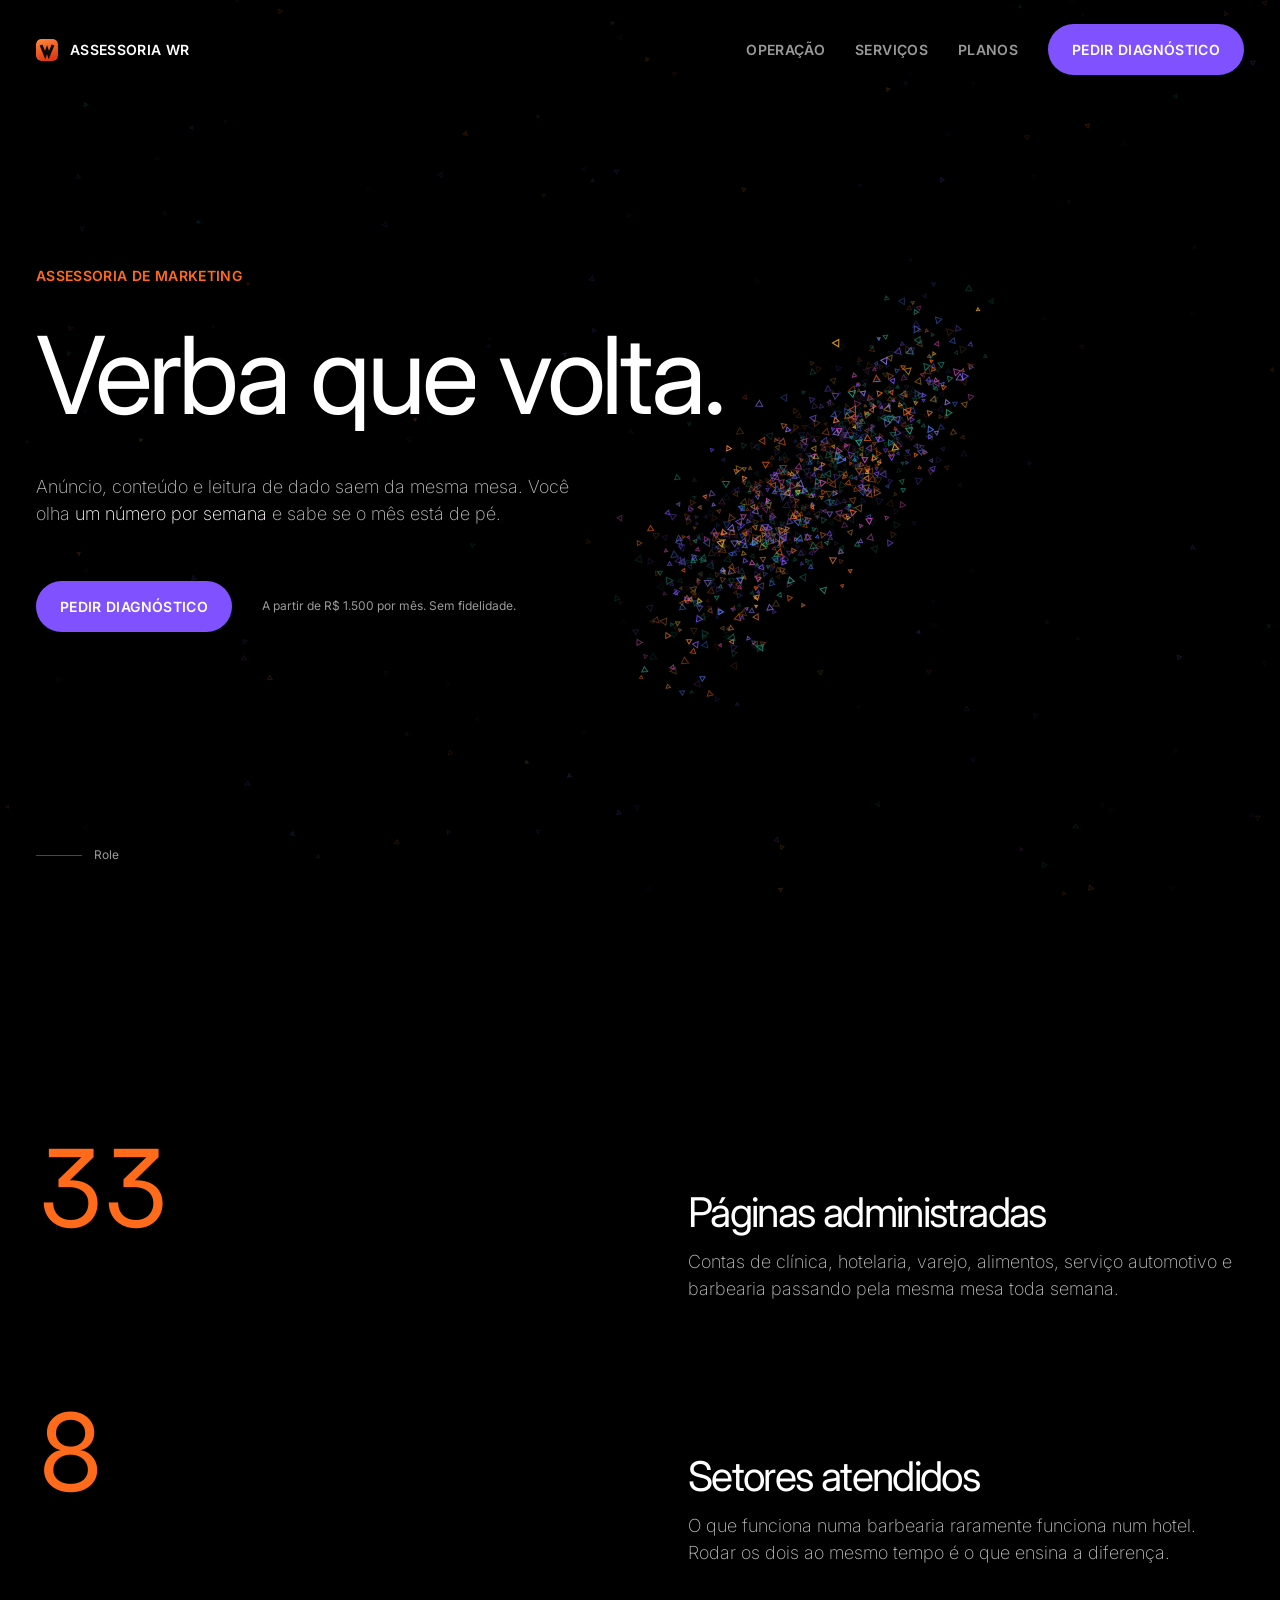
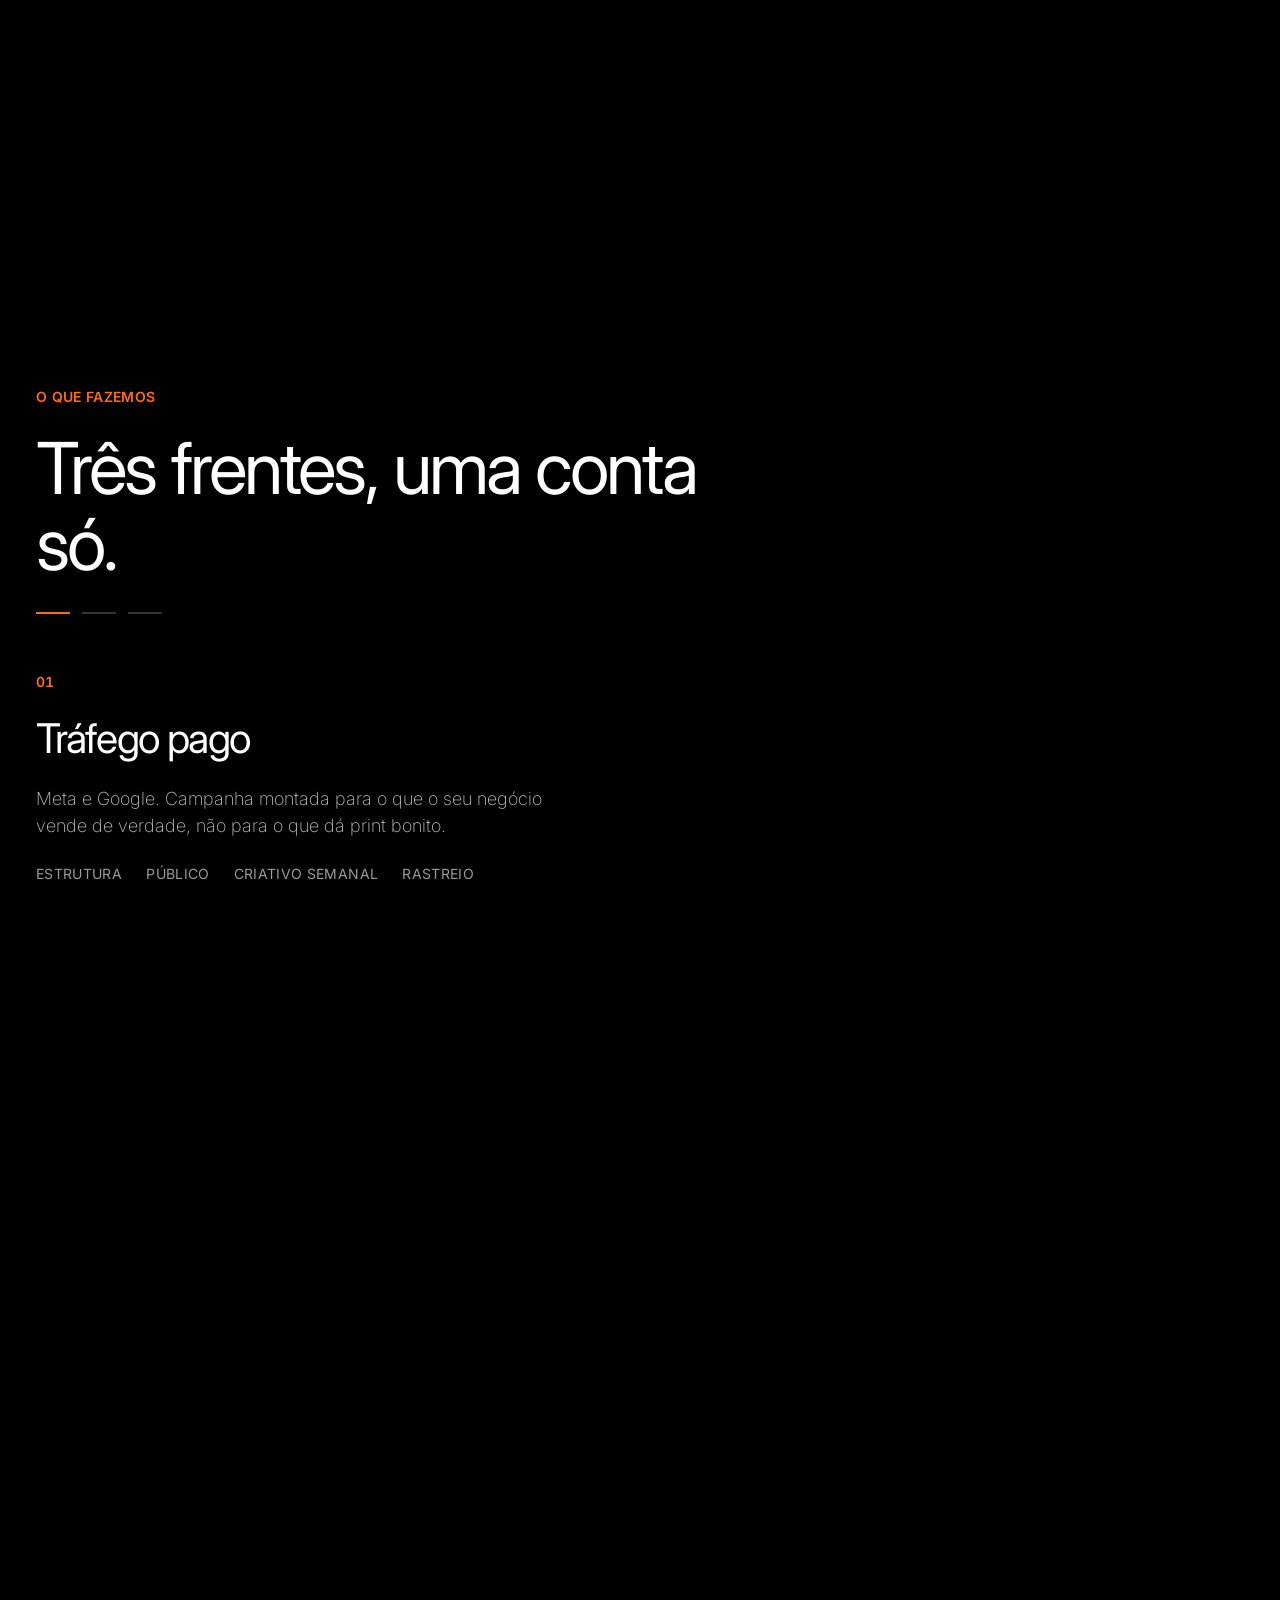
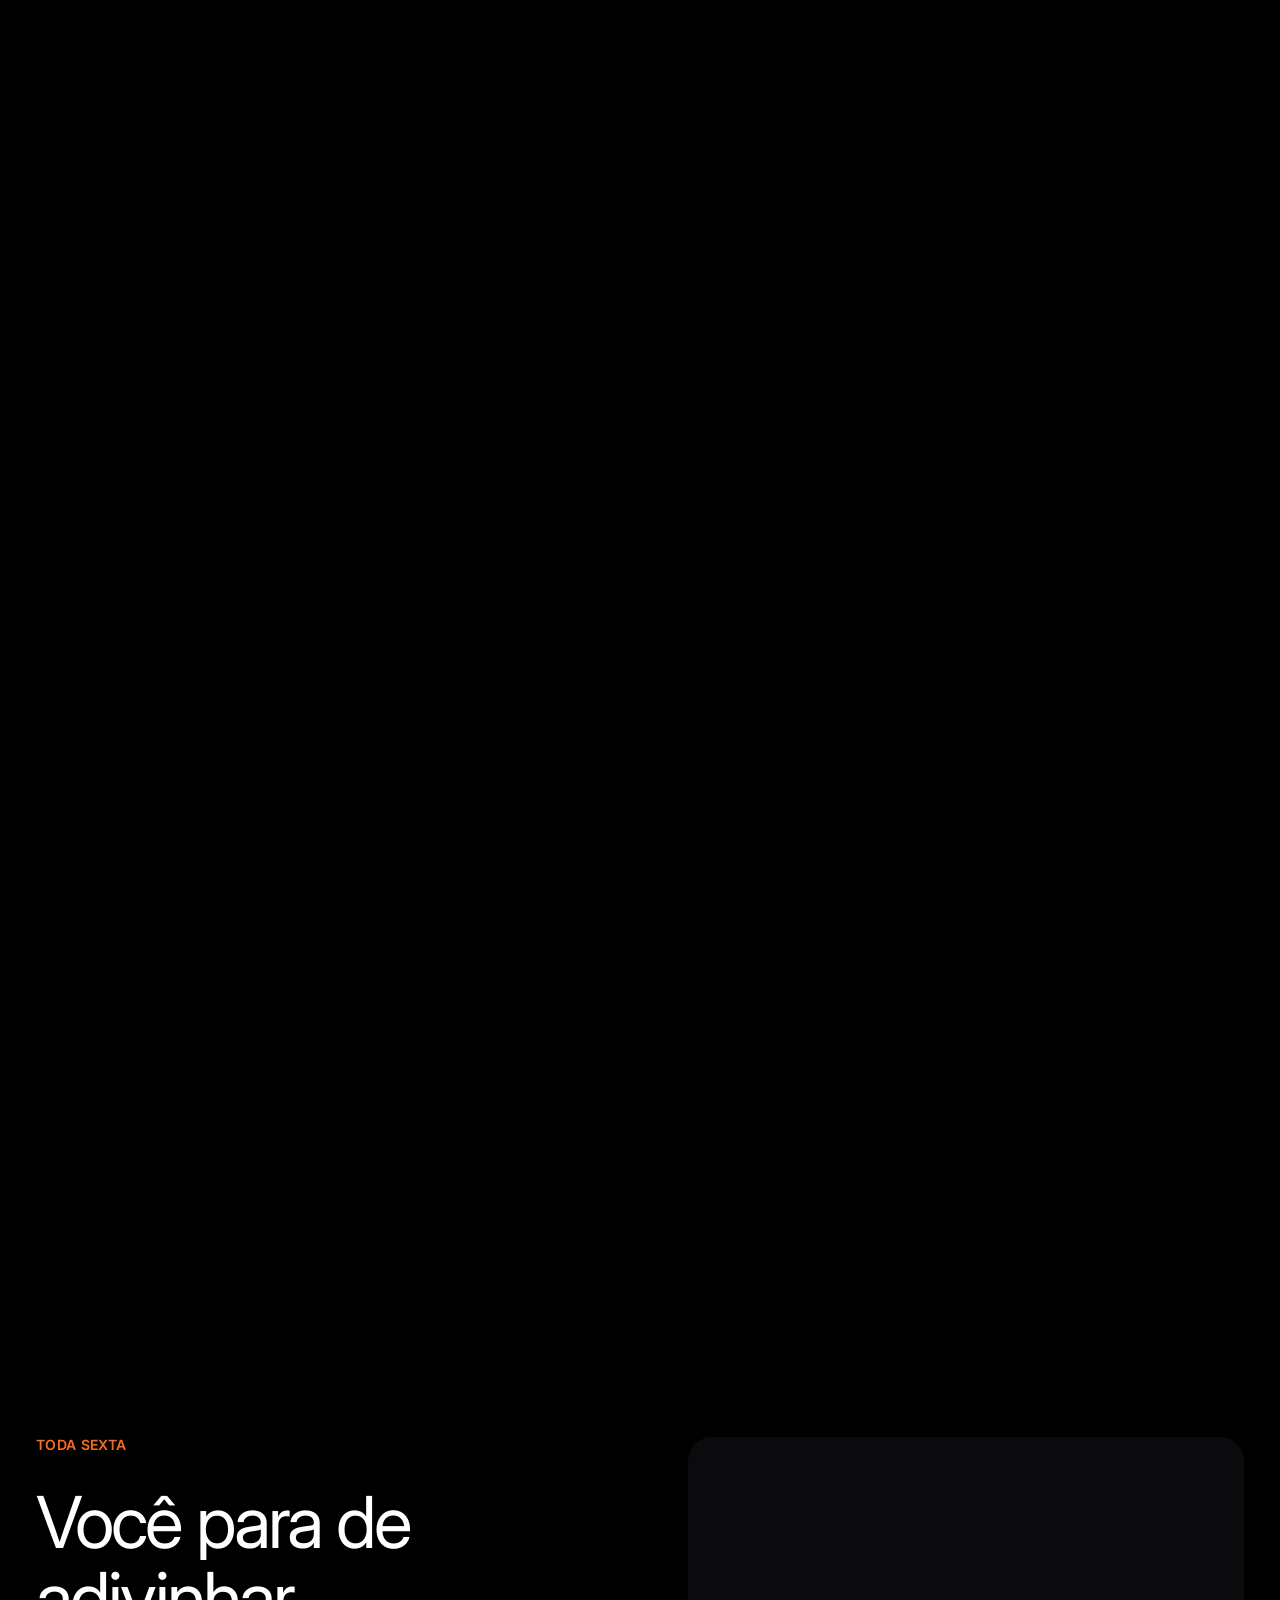
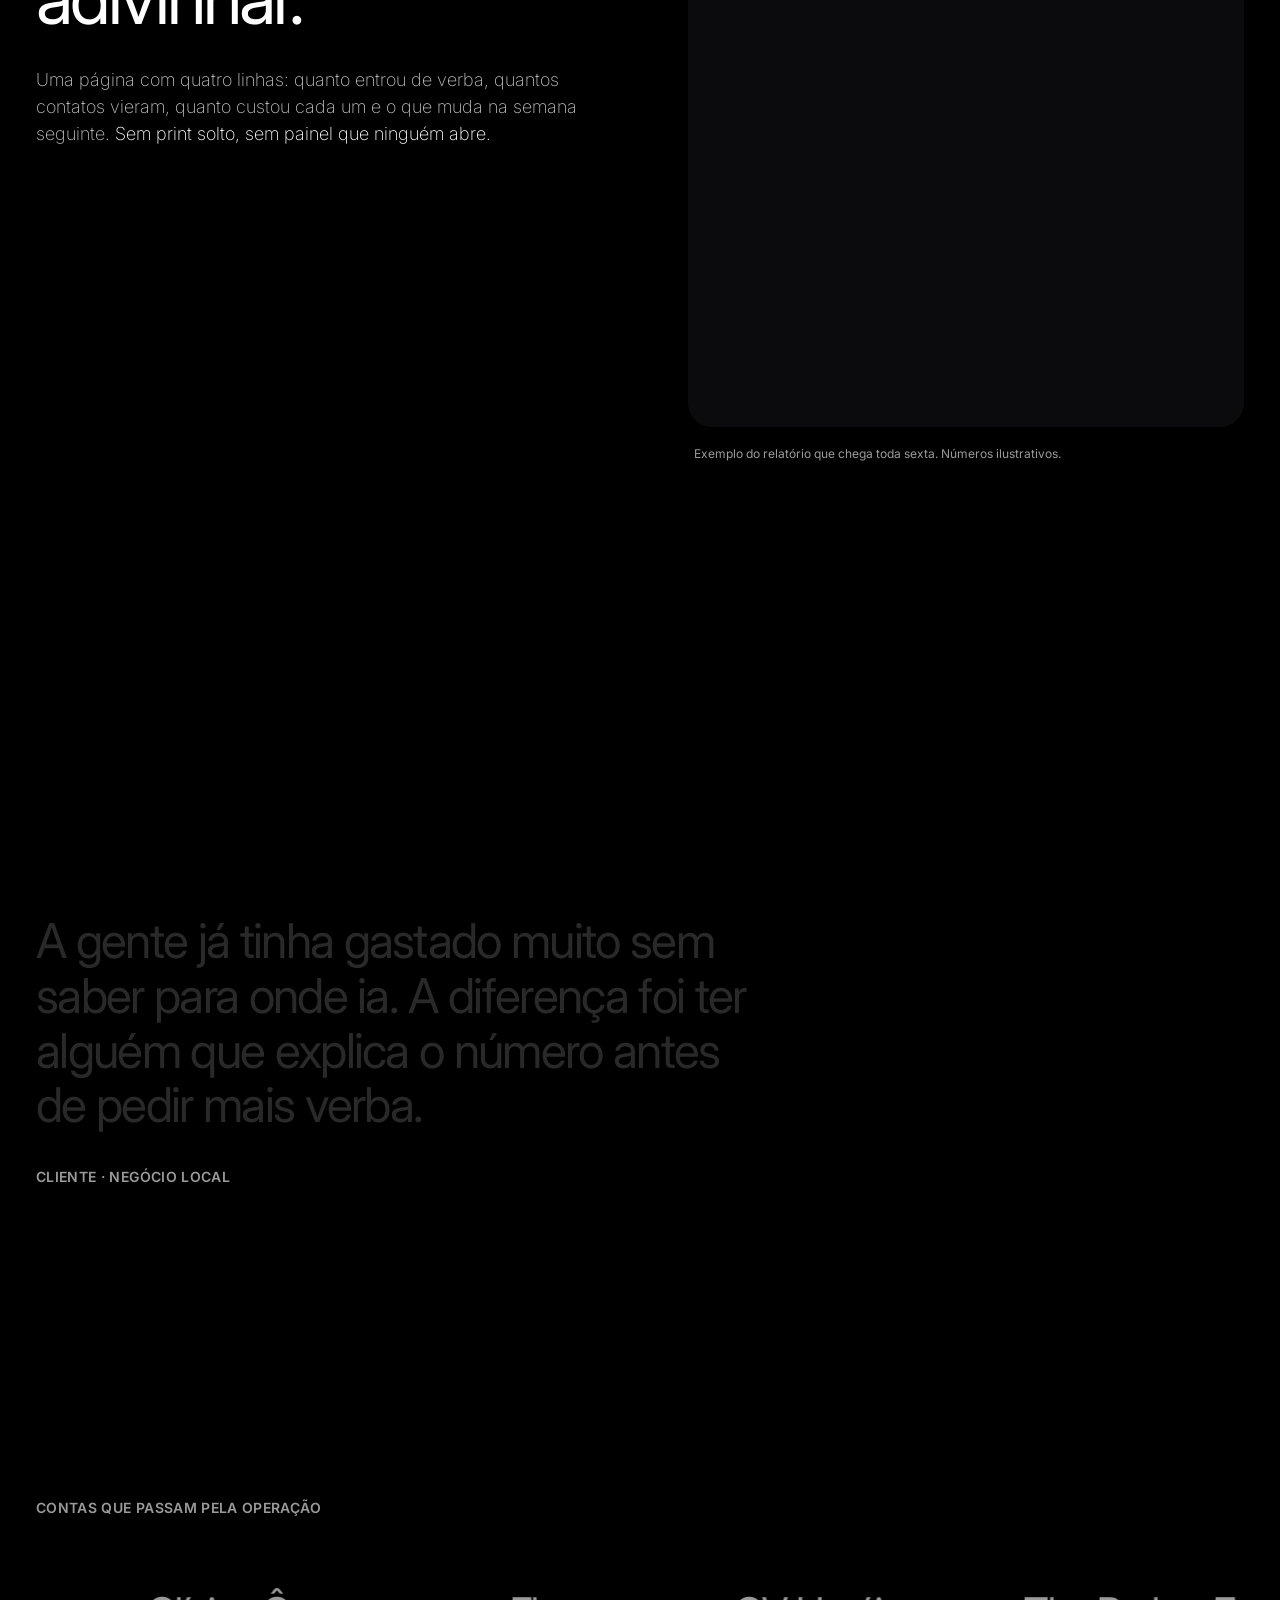
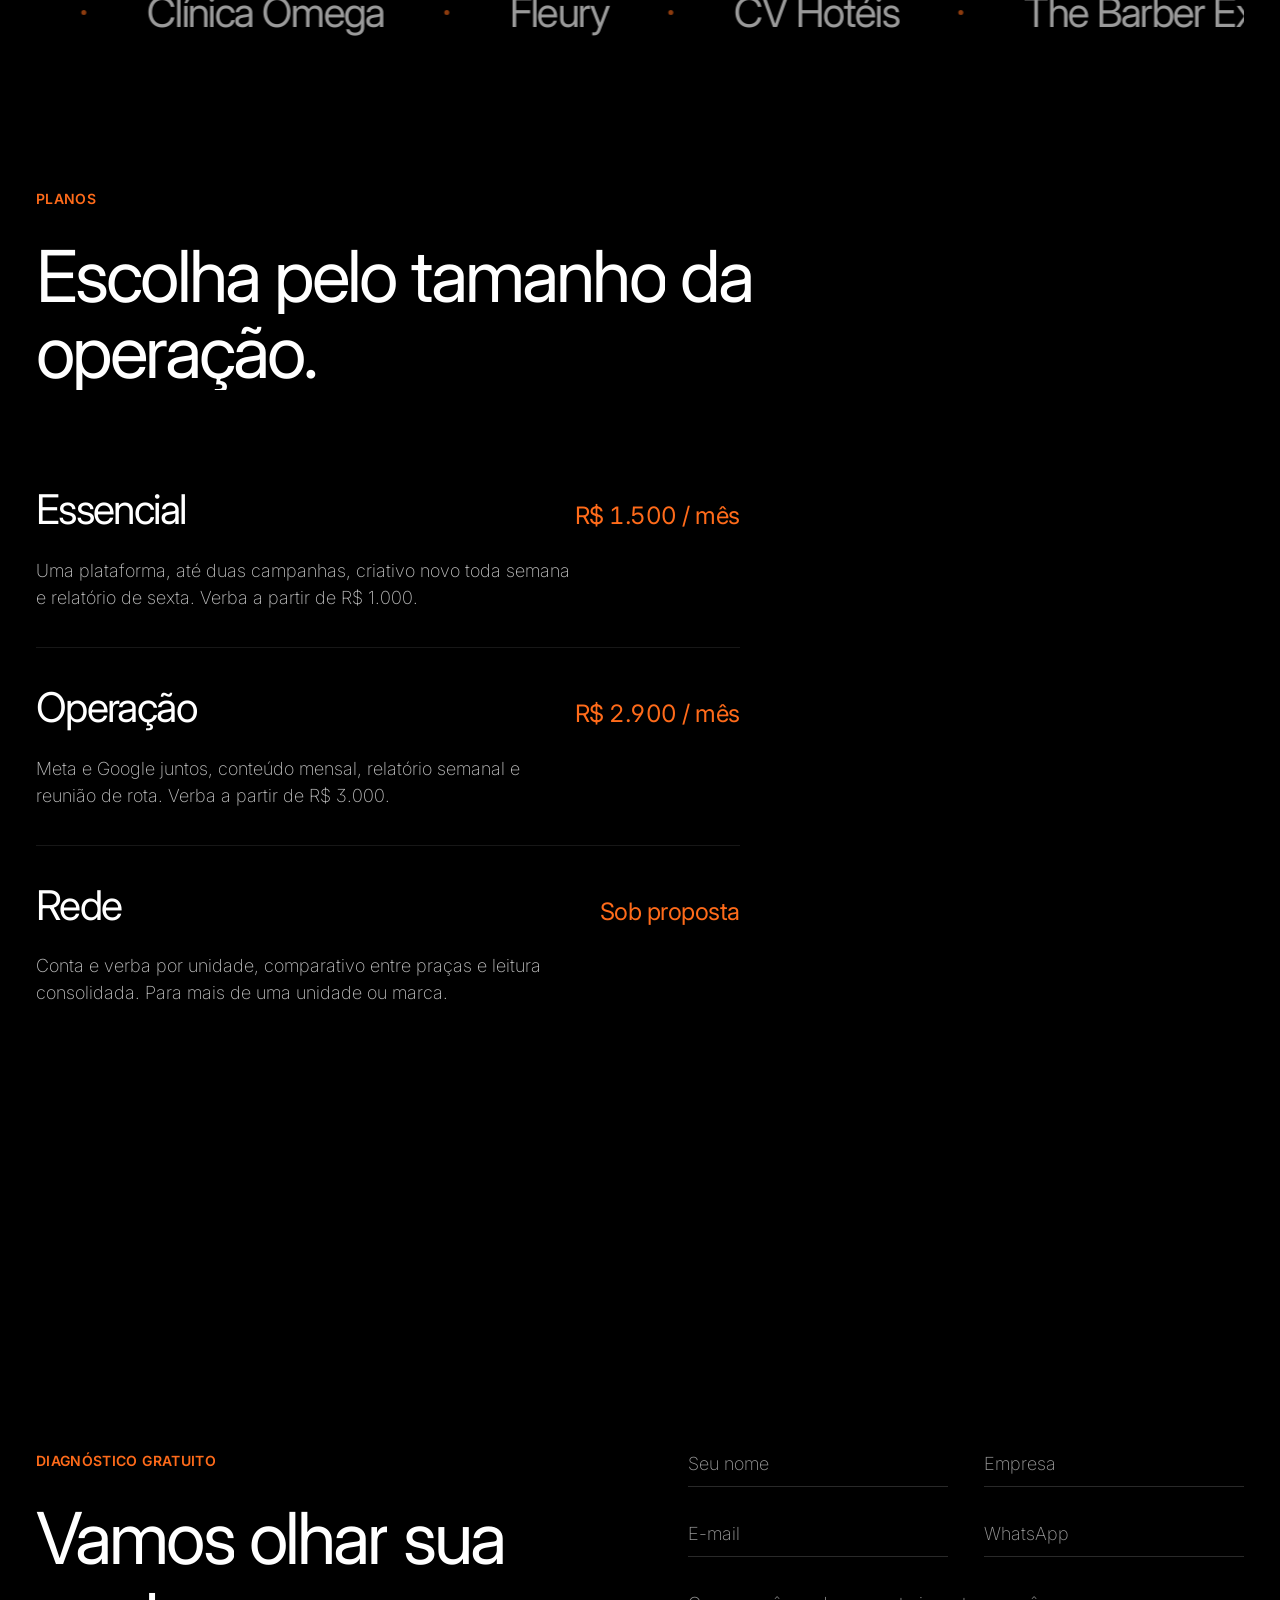
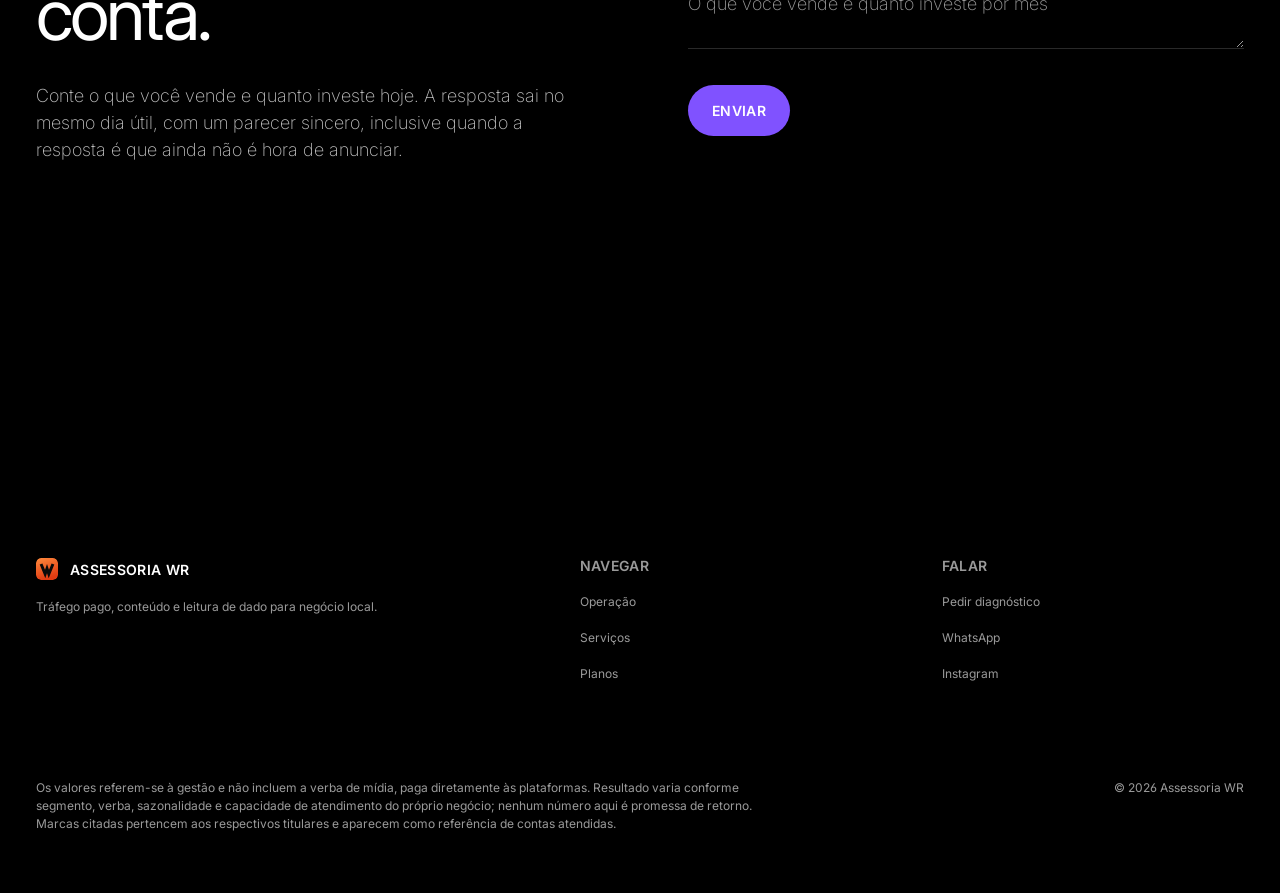
==== commit 1ef1300b: "Coloca o relatorio de sexta na secao que promete ele A secao "Voce para de adivinhar" descrevia uma " ====
--- a/site/index.html
+++ b/site/index.html
@@ -134,12 +134,78 @@
     </div>
   </section>
 
-  <!-- ato 4 — o relatório. tudo converge para um ponto -->
-  <section class="cena" data-forma="orbita">
-    <div class="wrap stack">
-      <p class="t-label t-label--ember sobe">Toda sexta</p>
-      <h2 class="t-hlg limite-titulo revela" data-revelar>Você para de adivinhar.</h2>
-      <p class="t-body sobe sobe--2">Uma página com quatro linhas: quanto entrou de verba, quantos contatos vieram, quanto custou cada um e o que muda na semana seguinte. <em>Sem print solto, sem painel que ninguém abre.</em></p>
+  <!-- ato 4 — o relatório. a página que chega toda sexta -->
+  <section class="cena" data-forma="dispersa">
+    <div class="wrap duo duo--start">
+      <div class="stack">
+        <p class="t-label t-label--ember sobe">Toda sexta</p>
+        <h2 class="t-hlg revela" data-revelar>Você para de adivinhar.</h2>
+        <p class="t-body sobe sobe--2">Uma página com quatro linhas: quanto entrou de verba, quantos contatos vieram, quanto custou cada um e o que muda na semana seguinte. <em>Sem print solto, sem painel que ninguém abre.</em></p>
+      </div>
+
+      <figure class="relato sobe sobe--2" id="relato">
+        <div class="relato__folha">
+          <header class="relato__topo">
+            <div>
+              <p class="t-label">Relatório semanal</p>
+              <p class="relato__periodo">11 a 17 de agosto</p>
+            </div>
+            <span class="relato__selo">Sexta, 09h12</span>
+          </header>
+
+          <div class="relato__linhas">
+            <div class="relato__linha">
+              <span class="relato__rotulo">Verba investida</span>
+              <span class="relato__direita">
+                <span class="relato__delta relato__delta--neutro">estável</span>
+                <span class="relato__valor" data-valor="4200" data-formato="moeda0">R$ 0</span>
+              </span>
+            </div>
+            <div class="relato__linha">
+              <span class="relato__rotulo">Contatos recebidos</span>
+              <span class="relato__direita">
+                <span class="relato__delta relato__delta--sobe">+23%</span>
+                <span class="relato__valor" data-valor="187" data-formato="inteiro">0</span>
+              </span>
+            </div>
+            <div class="relato__linha">
+              <span class="relato__rotulo">Custo por contato</span>
+              <span class="relato__direita">
+                <span class="relato__delta relato__delta--sobe">−19%</span>
+                <span class="relato__valor" data-valor="22.46" data-formato="moeda2">R$ 0,00</span>
+              </span>
+            </div>
+          </div>
+
+          <!-- contatos por dia. série única: sem legenda, o título nomeia -->
+          <figure class="grafico">
+            <figcaption class="grafico__cabeca">
+              <span class="grafico__titulo">Contatos por dia</span>
+              <span class="grafico__ref-rotulo">- - -  média da semana passada</span>
+            </figcaption>
+            <div class="grafico__area">
+              <div class="grafico__plot">
+                <div class="grafico__ref" style="--v:22"></div>
+                <button class="barra" style="--v:21" data-dia="Segunda" data-n="21"><i></i></button>
+                <button class="barra" style="--v:28" data-dia="Terça"   data-n="28"><i></i></button>
+                <button class="barra" style="--v:24" data-dia="Quarta"  data-n="24"><i></i></button>
+                <button class="barra" style="--v:33" data-dia="Quinta"  data-n="33"><i></i></button>
+                <button class="barra barra--pico" style="--v:41" data-dia="Sexta" data-n="41"><i></i></button>
+                <button class="barra" style="--v:26" data-dia="Sábado"  data-n="26"><i></i></button>
+                <button class="barra" style="--v:14" data-dia="Domingo" data-n="14"><i></i></button>
+              </div>
+              <div class="grafico__dias"><span>Seg</span><span>Ter</span><span>Qua</span><span>Qui</span><span>Sex</span><span>Sáb</span><span>Dom</span></div>
+              <div class="dica" id="dica" role="status"></div>
+            </div>
+          </figure>
+
+          <div class="relato__acao">
+            <p class="t-label t-label--ember">O que muda na semana que vem</p>
+            <p class="relato__texto">Subir 20% na verba de sexta, que puxou sozinha um quarto dos contatos, e tirar do ar os dois criativos que passaram de R$ 30 por contato.</p>
+          </div>
+        </div>
+        <figcaption class="t-caption relato__nota">Exemplo do relatório que chega toda sexta. Números ilustrativos.</figcaption>
+      </figure>
     </div>
   </section>
 
--- a/site/assets/style.css
+++ b/site/assets/style.css
@@ -297,3 +297,114 @@
   .letreiro__trilho { gap: var(--s30); }
   .letreiro__trilho li { gap: var(--s30); }
 }
+
+/* =========================================================
+   O RELATÓRIO
+   Não é interface da página: é a imagem do que o cliente recebe.
+   Por isso ganha superfície e raio de 24px, como a referência
+   permite para imagem, e nenhuma sombra.
+   ========================================================= */
+
+.relato { margin: 0; display: flex; flex-direction: column; gap: var(--s18); }
+
+.relato__folha {
+  background: #0b0b0d;
+  border-radius: 24px;
+  padding: var(--s30);
+  display: flex;
+  flex-direction: column;
+  gap: var(--s24);
+  transform-style: preserve-3d;
+  transition: transform .5s var(--curva);
+}
+
+.relato__topo { display: flex; align-items: flex-start; justify-content: space-between; gap: var(--s18); }
+.relato__periodo { font-size: 14px; font-weight: 200; color: var(--mist); margin-top: var(--s6); }
+.relato__selo { font-size: 12px; color: var(--ash); white-space: nowrap; }
+
+.relato__linhas { display: flex; flex-direction: column; }
+.relato__linha {
+  display: grid;
+  grid-template-columns: 1fr auto;
+  align-items: baseline;
+  gap: 0 var(--s18);
+  padding: var(--s12) 0;
+}
+.relato__linha + .relato__linha { border-top: 1px solid rgba(255,255,255,.07); }
+.relato__rotulo { font-size: 14px; font-weight: 200; color: var(--mist); }
+.relato__direita { display: flex; align-items: baseline; gap: var(--s12); }
+.relato__valor {
+  font-size: 24px; font-weight: 400; letter-spacing: -0.02em;   /* degrau .t-h2xs da escala */
+  font-variant-numeric: tabular-nums; text-align: right;
+}
+.relato__delta { font-size: 12px; }
+.relato__delta--sobe { color: var(--ember); }
+.relato__delta--neutro { color: var(--ash); }
+
+/* ---- gráfico: série única, sem legenda. O título nomeia a série. ---- */
+
+.grafico { margin: 0; display: flex; flex-direction: column; gap: var(--s12); }
+.grafico__cabeca { display: flex; align-items: baseline; justify-content: space-between; gap: var(--s18); }
+.grafico__titulo { font-size: 12px; color: var(--mist); }
+.grafico__ref-rotulo { font-size: 11px; color: var(--ash); white-space: nowrap; }
+.grafico__area { position: relative; }
+
+.grafico__plot { position: relative; height: 96px; display: flex; align-items: flex-end; gap: 6px; }
+
+.grafico__ref {
+  position: absolute; left: 0; right: 0;
+  bottom: calc((var(--v) / 44) * 96px);
+  border-top: 1px dashed rgba(255,255,255,.24);
+  pointer-events: none; z-index: 1;
+}
+
+.barra {
+  flex: 1; height: 100%; position: relative;
+  background: none; border: 0; padding: 0; cursor: pointer; font-family: inherit;
+}
+.barra > i {
+  position: absolute; left: 0; right: 0; bottom: 0;
+  height: calc((var(--v) / 44) * 100%);
+  background: rgba(255,255,255,.28);
+  border-radius: 4px 4px 0 0;                 /* ponta de dado arredondada, base ancorada */
+  transform: scaleY(0); transform-origin: bottom;
+  transition: transform .8s var(--curva), background-color .3s ease;
+}
+.relato.is-in .barra > i { transform: none; }
+.barra--pico > i { background: var(--ember); }
+.barra:hover > i, .barra:focus-visible > i { background: var(--bone); }
+
+.barra:nth-of-type(1) > i { transition-delay: .05s; }
+.barra:nth-of-type(2) > i { transition-delay: .11s; }
+.barra:nth-of-type(3) > i { transition-delay: .17s; }
+.barra:nth-of-type(4) > i { transition-delay: .23s; }
+.barra:nth-of-type(5) > i { transition-delay: .29s; }
+.barra:nth-of-type(6) > i { transition-delay: .35s; }
+.barra:nth-of-type(7) > i { transition-delay: .41s; }
+
+.grafico__dias { display: flex; gap: 6px; margin-top: var(--s6); }
+.grafico__dias span { flex: 1; text-align: center; font-size: 11px; color: var(--ash); }
+
+.dica {
+  position: absolute; top: 14px; left: 0;
+  transform: translate(-50%, -100%);
+  background: #17171a; color: var(--bone);
+  font-size: 12px; white-space: nowrap;
+  padding: 8px 12px; border-radius: 10px;
+  opacity: 0; pointer-events: none;
+  transition: opacity .2s ease;
+  z-index: 2;
+}
+.dica.is-on { opacity: 1; }
+
+/* ---- o que muda ---- */
+
+.relato__acao { display: flex; flex-direction: column; gap: var(--s6); padding-top: var(--s18); border-top: 1px solid rgba(255,255,255,.07); }
+.relato__texto { font-size: 14px; font-weight: 200; line-height: 1.5; color: var(--mist); }
+
+.relato__nota { padding-left: var(--s6); }
+
+@media (max-width: 1000px) {
+  .relato__folha { padding: var(--s24); gap: var(--s24); }
+  .relato__valor { font-size: 24px; }
+}
